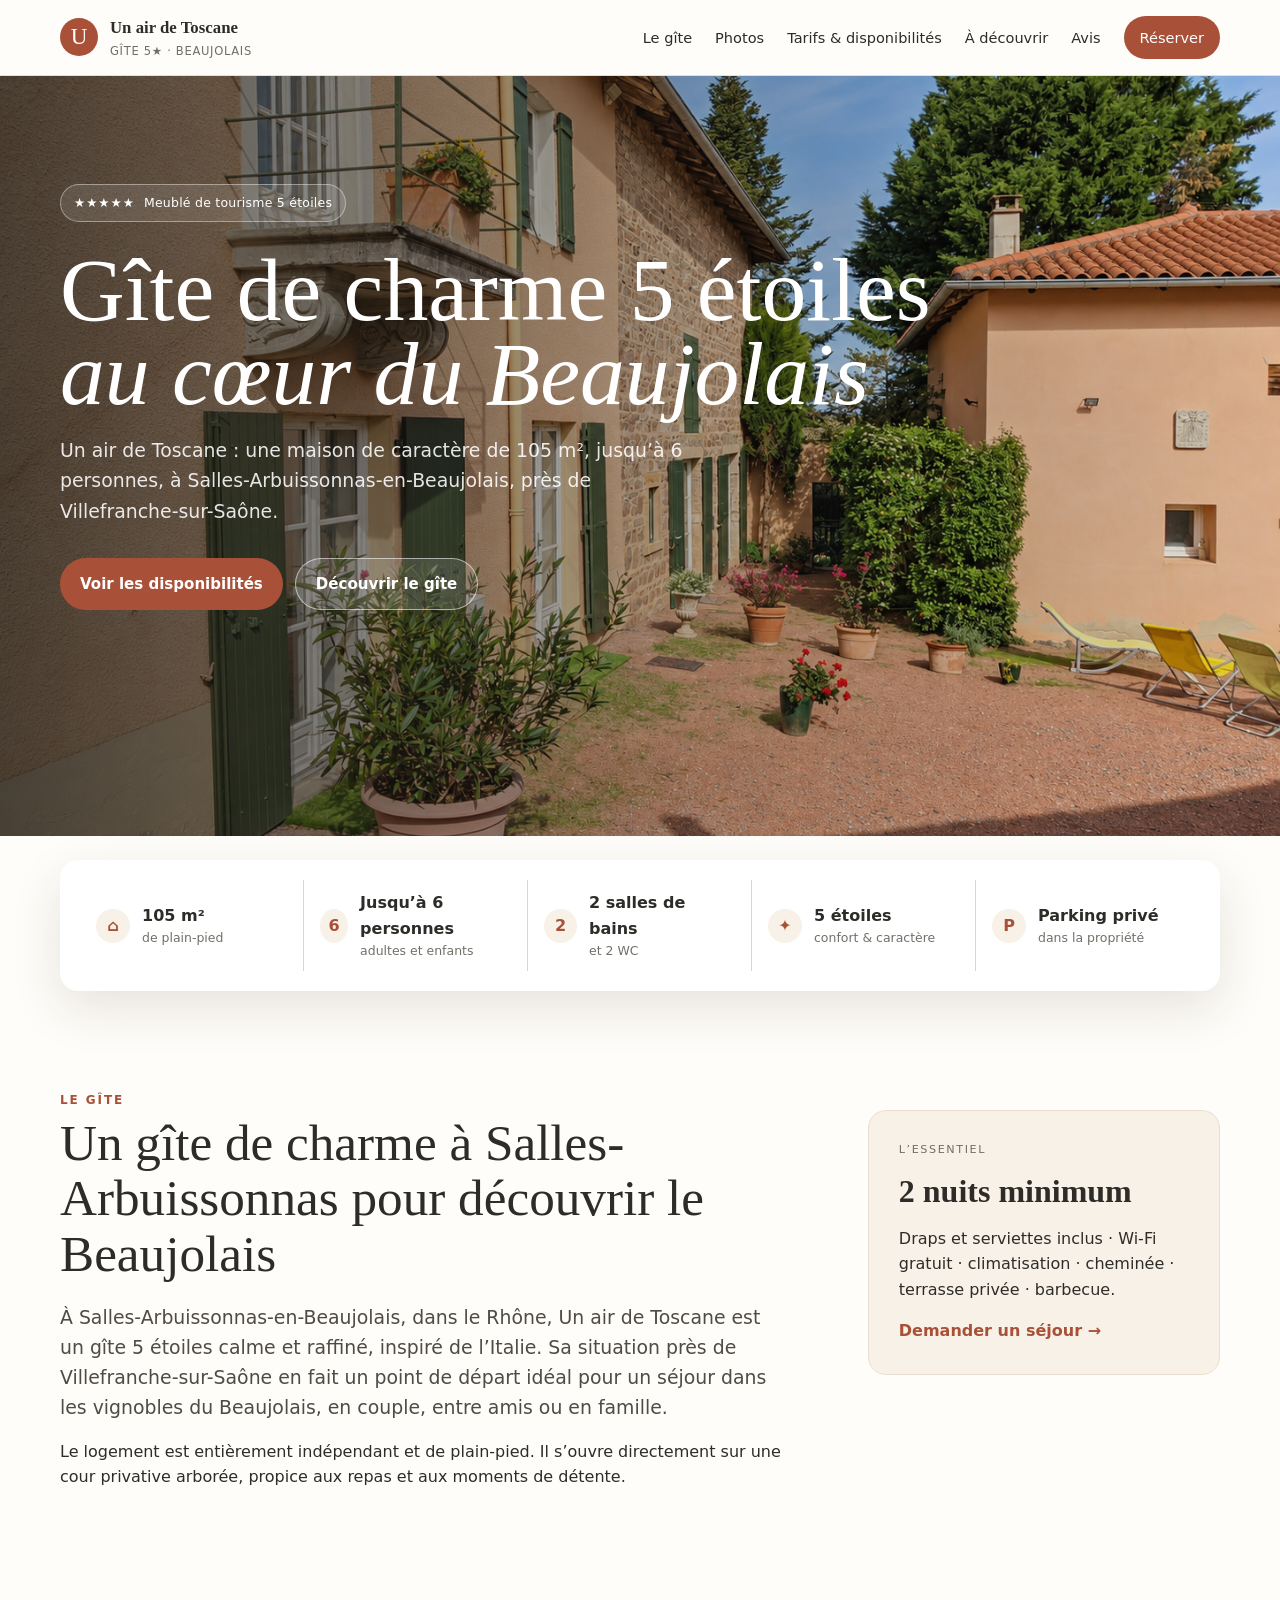
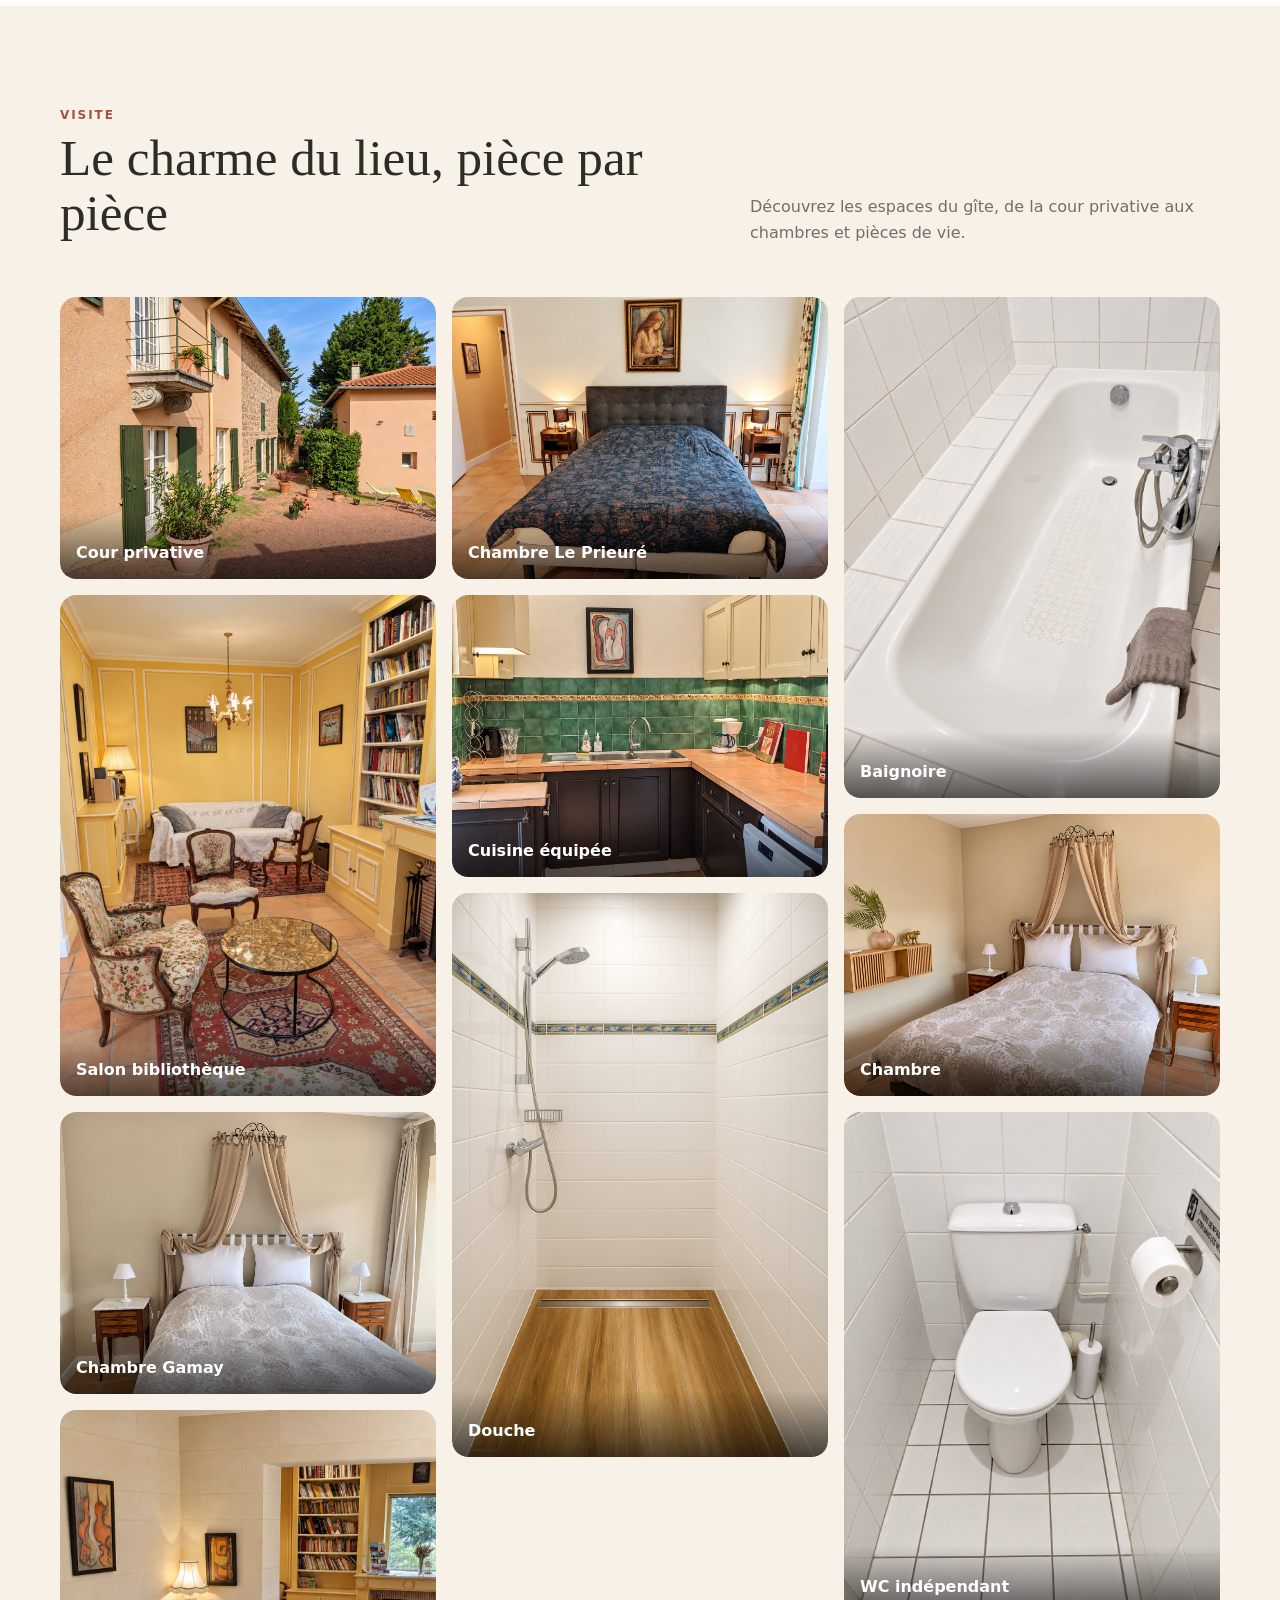
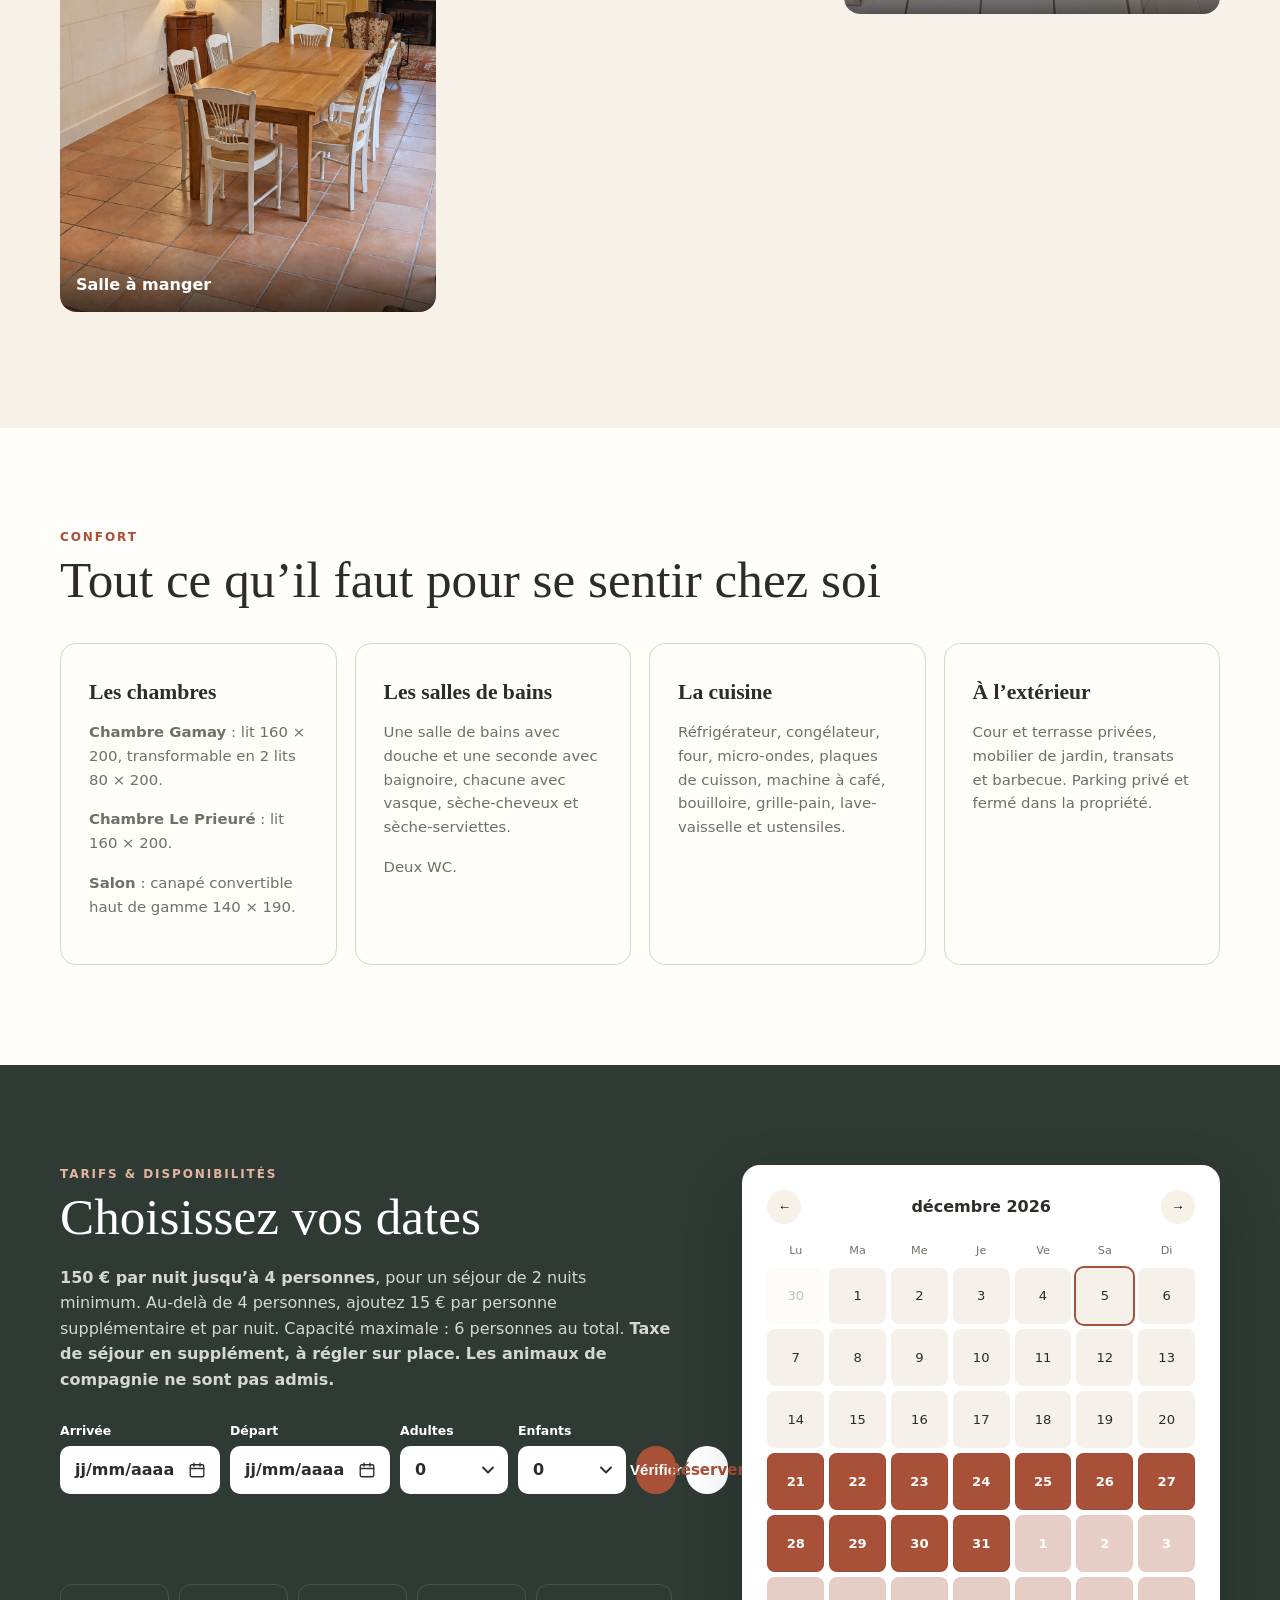
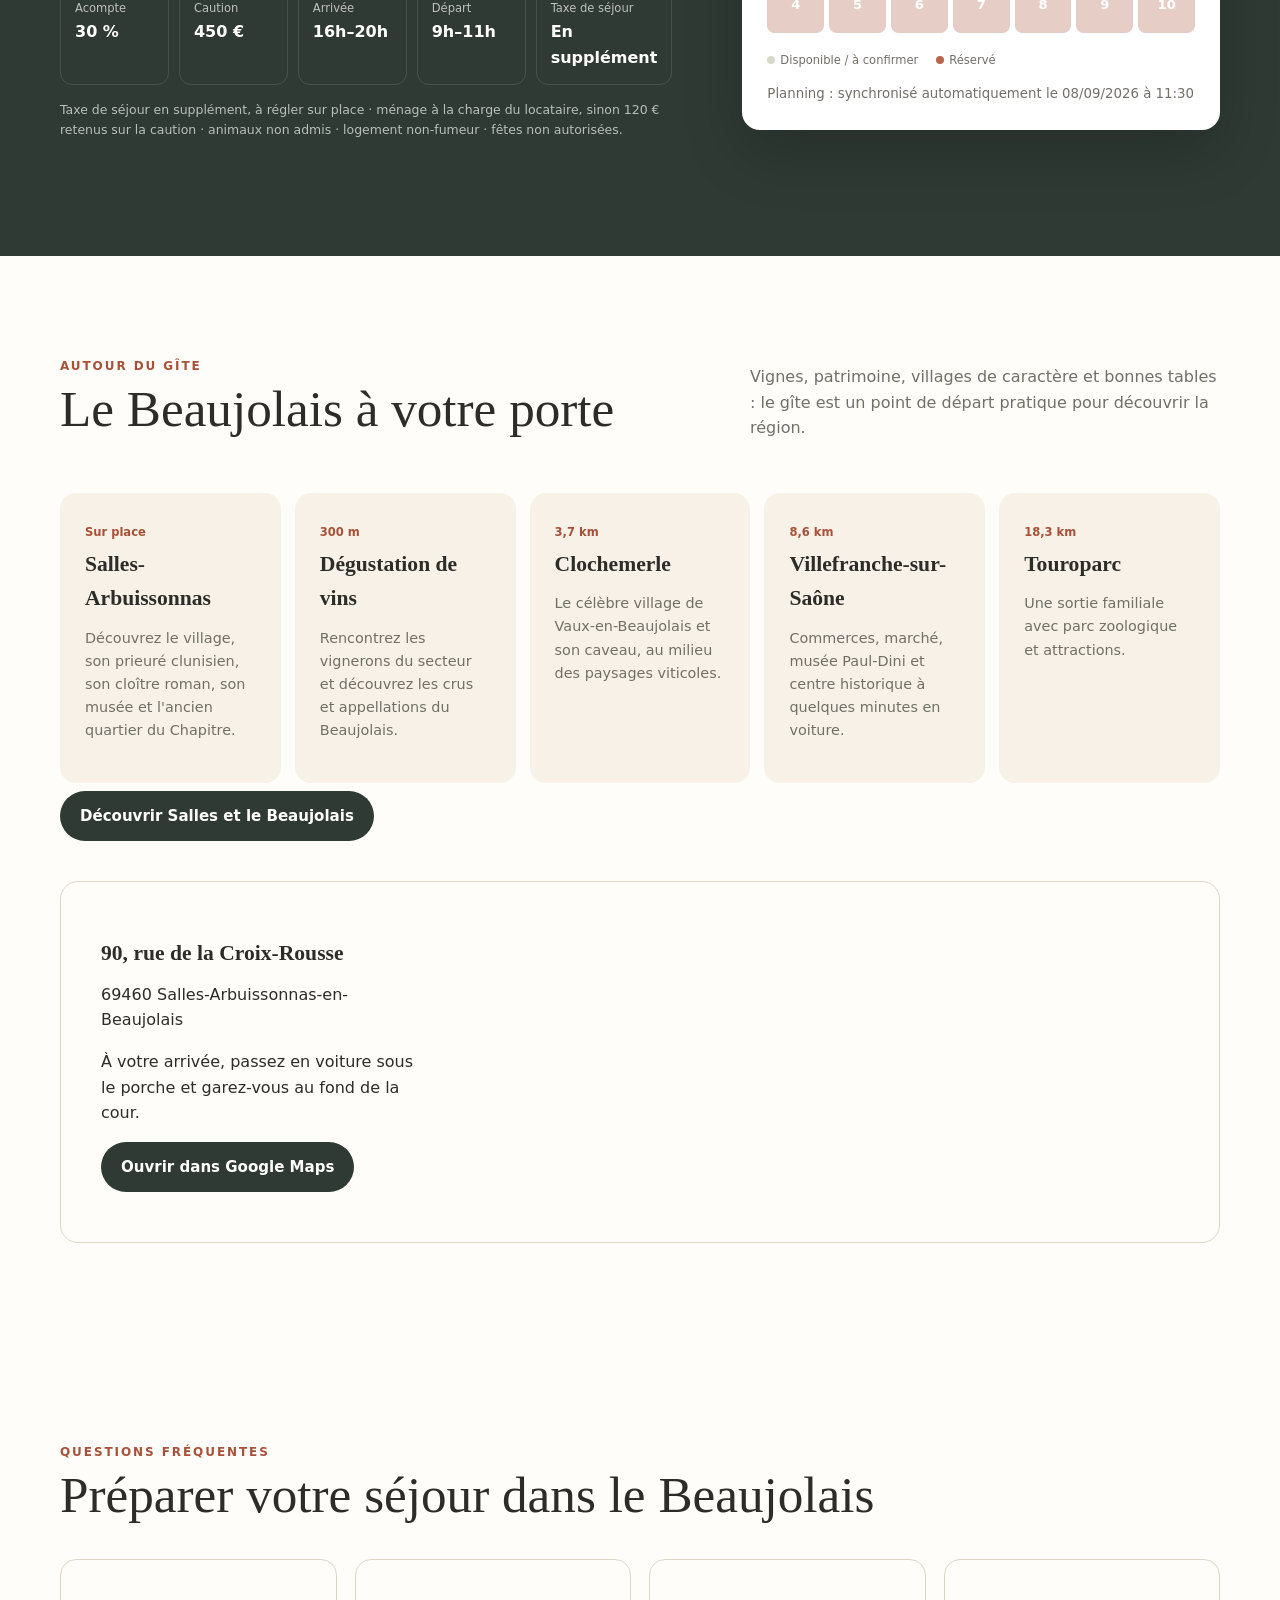
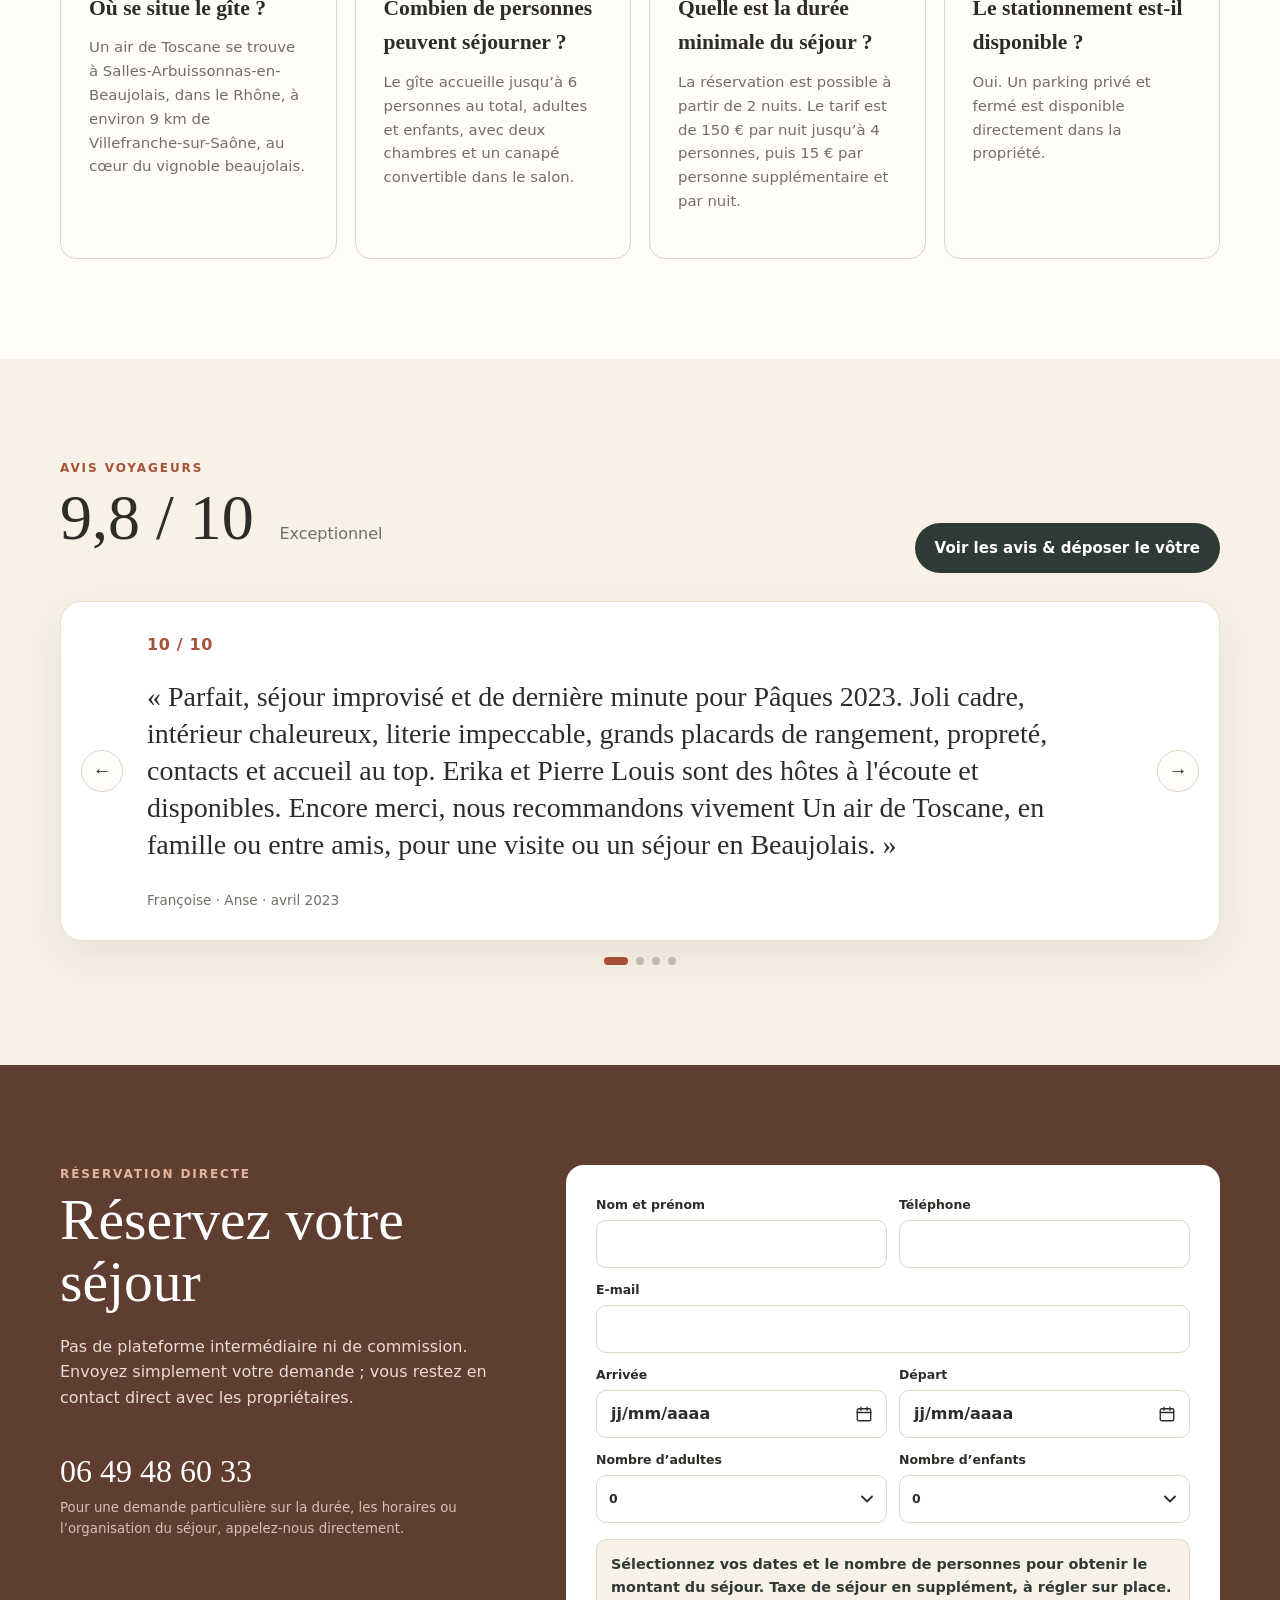
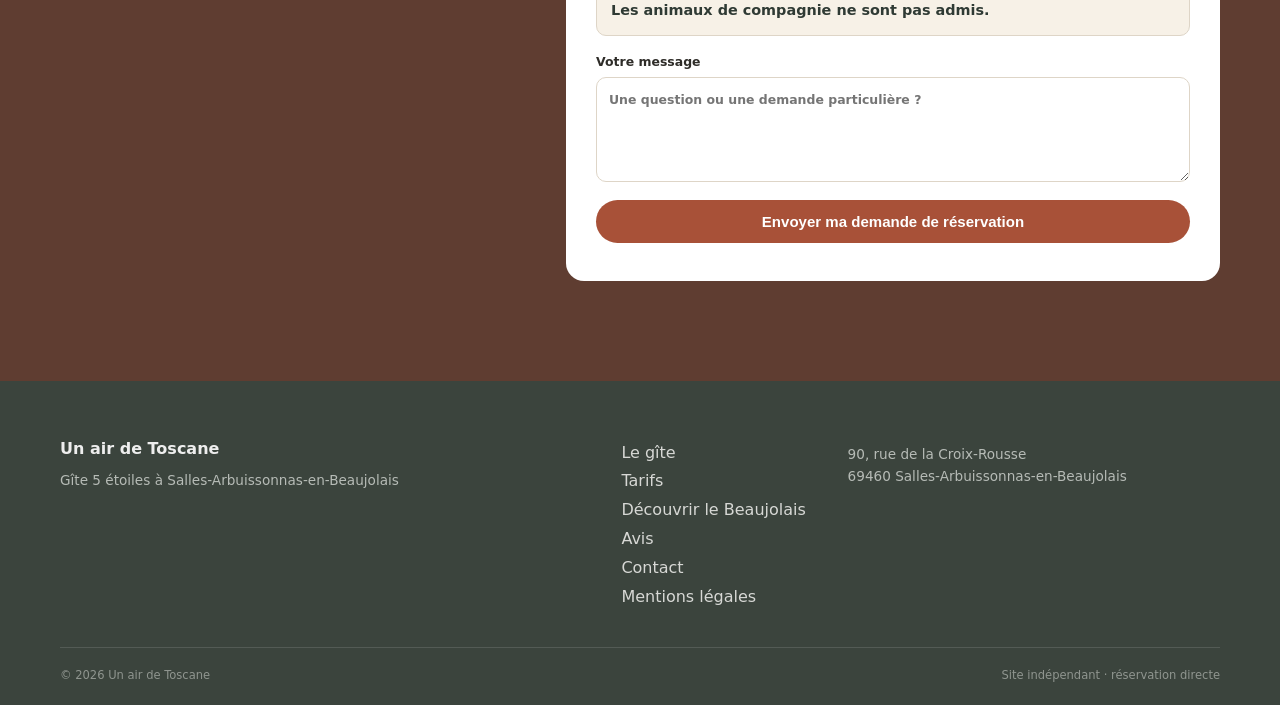
==== index.html @ c113f99f "Add files via upload" ====
<!doctype html>
<html lang="fr">
<head>
  <meta charset="utf-8">
  <meta name="viewport" content="width=device-width, initial-scale=1">
  <title>Gîte de charme 5 étoiles dans le Beaujolais | Un air de Toscane</title>
  <meta name="description" content="Un air de Toscane, gîte de charme 5 étoiles dans le Beaujolais : 105 m², 2 chambres, jusqu’à 6 personnes, cour privée et parking à Salles-Arbuissonnas, près de Villefranche-sur-Saône.">
  <meta name="robots" content="index,follow,max-image-preview:large,max-snippet:-1,max-video-preview:-1">
  <meta name="author" content="Un air de Toscane">
  <link rel="canonical" href="https://www.gite-unairdetoscane.fr/">
  <meta property="og:locale" content="fr_FR">
  <meta property="og:type" content="website">
  <meta property="og:site_name" content="Un air de Toscane">
  <meta property="og:title" content="Gîte de charme 5 étoiles dans le Beaujolais | Un air de Toscane">
  <meta property="og:description" content="Gîte 5 étoiles de 105 m² au cœur du Beaujolais, jusqu’à 6 personnes, à Salles-Arbuissonnas près de Villefranche-sur-Saône.">
  <meta property="og:url" content="https://www.gite-unairdetoscane.fr/">
  <meta property="og:image" content="https://www.gite-unairdetoscane.fr/assets/images/cour.png">
  <meta property="og:image:alt" content="Cour privative du gîte Un air de Toscane dans le Beaujolais">
  <meta name="twitter:card" content="summary_large_image">
  <meta name="twitter:title" content="Gîte de charme 5 étoiles dans le Beaujolais | Un air de Toscane">
  <meta name="twitter:description" content="Gîte 5 étoiles à Salles-Arbuissonnas-en-Beaujolais, jusqu’à 6 personnes.">
  <meta name="twitter:image" content="https://www.gite-unairdetoscane.fr/assets/images/cour.png">
  <link rel="icon" href="assets/favicon.svg" type="image/svg+xml">
  <link rel="stylesheet" href="styles.css">
</head>
<body>
  <header class="site-header" id="top">
    <a class="brand" href="#top" aria-label="Accueil">
      <span class="brand-mark">U</span>
      <span><strong>Un air de Toscane</strong><small>Gîte 5★ · Beaujolais</small></span>
    </a>
    <button class="nav-toggle" aria-label="Ouvrir le menu" aria-expanded="false">☰</button>
    <nav class="main-nav" aria-label="Navigation principale">
      <a href="#gite">Le gîte</a><a href="#photos">Photos</a><a href="#tarifs">Tarifs & disponibilités</a><a href="decouvrir-beaujolais.html">À découvrir</a><a href="avis.html">Avis</a><a class="nav-cta" href="#reserver">Réserver</a>
    </nav>
  </header>

  <main>
    <section class="hero">
      <div class="hero-photo hero-real" role="img" aria-label="Cour privative du gîte Un air de Toscane"></div>
      <div class="hero-overlay"></div>
      <div class="hero-content">
        <div class="rating-pill">★★★★★ <span>Meublé de tourisme 5 étoiles</span></div>
        <h1>Gîte de charme 5 étoiles<br><em>au cœur du Beaujolais</em></h1>
        <p>Un air de Toscane : une maison de caractère de 105 m², jusqu’à 6 personnes, à Salles-Arbuissonnas-en-Beaujolais, près de Villefranche-sur-Saône.</p>
        <div class="hero-actions"><a class="btn primary" href="#tarifs">Voir les disponibilités</a><a class="btn ghost" href="#photos">Découvrir le gîte</a></div>
      </div>
    </section>

    <section class="quickfacts wrap" aria-label="Informations principales">
      <article><span class="fact-icon">⌂</span><div><b>105 m²</b><small>de plain-pied</small></div></article>
      <article><span class="fact-icon">6</span><div><b>Jusqu’à 6 personnes</b><small>adultes et enfants</small></div></article>
      <article><span class="fact-icon">2</span><div><b>2 salles de bains</b><small>et 2 WC</small></div></article>
      <article><span class="fact-icon">✦</span><div><b>5 étoiles</b><small>confort & caractère</small></div></article>
      <article><span class="fact-icon">P</span><div><b>Parking privé</b><small>dans la propriété</small></div></article>
    </section>

    <section class="section wrap intro" id="gite">
      <div class="eyebrow">Le gîte</div>
      <div class="intro-grid">
        <div>
          <h2>Un gîte de charme à Salles-Arbuissonnas pour découvrir le Beaujolais</h2>
          <p class="lead">À Salles-Arbuissonnas-en-Beaujolais, dans le Rhône, Un air de Toscane est un gîte 5 étoiles calme et raffiné, inspiré de l’Italie. Sa situation près de Villefranche-sur-Saône en fait un point de départ idéal pour un séjour dans les vignobles du Beaujolais, en couple, entre amis ou en famille.</p>
          <p>Le logement est entièrement indépendant et de plain-pied. Il s’ouvre directement sur une cour privative arborée, propice aux repas et aux moments de détente.</p>
        </div>
        <div class="signature-card"><span class="tiny">L’essentiel</span><b>2 nuits minimum</b><p>Draps et serviettes inclus · Wi‑Fi gratuit · climatisation · cheminée · terrasse privée · barbecue.</p><a href="#reserver">Demander un séjour →</a></div>
      </div>
    </section>

    <section class="section soft" id="photos">
      <div class="wrap">
        <div class="section-head"><div><div class="eyebrow">Visite</div><h2>Le charme du lieu, pièce par pièce</h2></div><p>Découvrez les espaces du gîte, de la cour privative aux chambres et pièces de vie.</p></div>
        <div class="gallery gallery-real">
          <figure class="tall"><img src="assets/images/cour.png" alt="Cour privative du gîte de charme Un air de Toscane dans le Beaujolais" loading="lazy"><figcaption>Cour privative</figcaption></figure>
          <figure><img src="assets/images/bibliotheque.png" alt="Salon bibliothèque du gîte 5 étoiles Un air de Toscane dans le Beaujolais" loading="lazy"><figcaption>Salon bibliothèque</figcaption></figure>
          <figure><img src="assets/images/chambre-gamay.png" alt="Chambre Gamay du gîte Un air de Toscane à Salles-Arbuissonnas-en-Beaujolais" loading="lazy"><figcaption>Chambre Gamay</figcaption></figure>
          <figure class="wide"><img src="assets/images/salle-a-manger.png" alt="Salle à manger du gîte de charme Un air de Toscane dans le Rhône" loading="lazy"><figcaption>Salle à manger</figcaption></figure>
          <figure><img src="assets/images/chambre-prieure.png" alt="Chambre Le Prieuré du gîte Un air de Toscane dans le Beaujolais" loading="lazy"><figcaption>Chambre Le Prieuré</figcaption></figure>
          <figure><img src="assets/images/cuisine.png" alt="Cuisine équipée du gîte 5 étoiles Un air de Toscane dans le Beaujolais" loading="lazy"><figcaption>Cuisine équipée</figcaption></figure>
          <figure><img src="assets/images/douche.png" alt="Salle de douche du gîte Un air de Toscane à Salles-Arbuissonnas" loading="lazy"><figcaption>Douche</figcaption></figure>
          <figure><img src="assets/images/baignoire.png" alt="Salle de bains avec baignoire du gîte Un air de Toscane" loading="lazy"><figcaption>Baignoire</figcaption></figure>
          <figure><img src="assets/images/chambre-gamay-2.png" alt="Chambre du gîte de charme Un air de Toscane dans le Beaujolais" loading="lazy"><figcaption>Chambre</figcaption></figure>
          <figure><img src="assets/images/wc.png" alt="WC indépendant du gîte Un air de Toscane" loading="lazy"><figcaption>WC indépendant</figcaption></figure>
        </div>
      </div>
    </section>

    <section class="section wrap">
      <div class="eyebrow">Confort</div><h2>Tout ce qu’il faut pour se sentir chez soi</h2>
      <div class="amenities">
        <article><h3>Les chambres</h3><p><b>Chambre Gamay</b> : lit 160 × 200, transformable en 2 lits 80 × 200.</p><p><b>Chambre Le Prieuré</b> : lit 160 × 200.</p><p><b>Salon</b> : canapé convertible haut de gamme 140 × 190.</p></article>
        <article><h3>Les salles de bains</h3><p>Une salle de bains avec douche et une seconde avec baignoire, chacune avec vasque, sèche-cheveux et sèche-serviettes.</p><p>Deux WC.</p></article>
        <article><h3>La cuisine</h3><p>Réfrigérateur, congélateur, four, micro-ondes, plaques de cuisson, machine à café, bouilloire, grille-pain, lave-vaisselle et ustensiles.</p></article>
        <article><h3>À l’extérieur</h3><p>Cour et terrasse privées, mobilier de jardin, transats et barbecue. Parking privé et fermé dans la propriété.</p></article>
      </div>
    </section>

    <section class="section booking-section" id="tarifs">
      <div class="wrap booking-grid">
        <div>
          <div class="eyebrow light">Tarifs & disponibilités</div>
          <h2>Choisissez vos dates</h2>
          <p class="booking-intro"><strong>150 € par nuit jusqu’à 4 personnes</strong>, pour un séjour de 2 nuits minimum. Au-delà de 4 personnes, ajoutez 15 € par personne supplémentaire et par nuit. Capacité maximale : 6 personnes au total. <strong>Taxe de séjour en supplément, à régler sur place.</strong> <strong>Les animaux de compagnie ne sont pas admis.</strong></p>
          <div class="date-search">
            <label class="date-field">Arrivée
              <span class="date-control">
                <span class="date-display" data-date-for="arrival">jj/mm/aaaa</span>
                <span class="date-calendar-icon" aria-hidden="true"></span>
                <input id="arrival" type="date" aria-label="Date d’arrivée">
              </span>
            </label>
            <label class="date-field">Départ
              <span class="date-control">
                <span class="date-display" data-date-for="departure">jj/mm/aaaa</span>
                <span class="date-calendar-icon" aria-hidden="true"></span>
                <input id="departure" type="date" aria-label="Date de départ">
              </span>
            </label>
            <label class="guest-select-field">Adultes<select id="guestCount" required><option value="0" selected>0</option><option value="1">1</option><option value="2">2</option><option value="3">3</option><option value="4">4</option><option value="5">5</option><option value="6">6</option></select></label>
            <label class="guest-select-field">Enfants<select id="childCount"><option value="0" selected>0</option><option value="1">1</option><option value="2">2</option><option value="3">3</option><option value="4">4</option><option value="5">5</option></select></label>
            <button class="btn primary" id="checkDates" type="button">Vérifier</button>
            <a class="btn reserve-jump" id="reserveJump" href="#reserver">Réserver</a>
          </div>
          <div id="childAgesTop" class="child-ages" aria-live="polite"></div>
          <div id="availabilityResult" class="availability-result" aria-live="polite"></div>
          <div class="conditions-grid">
            <div><span>Acompte</span><b>30 %</b></div><div><span>Caution</span><b>450 €</b></div><div><span>Arrivée</span><b>16h–20h</b></div><div><span>Départ</span><b>9h–11h</b></div><div><span>Taxe de séjour</span><b>En supplément</b></div>
          </div>
          <p class="micro">Taxe de séjour en supplément, à régler sur place · ménage à la charge du locataire, sinon 120 € retenus sur la caution · animaux non admis · logement non-fumeur · fêtes non autorisées.</p>
        </div>
        <aside class="calendar-card">
          <div class="calendar-toolbar"><button id="prevMonth" aria-label="Mois précédent">←</button><strong id="calendarTitle"></strong><button id="nextMonth" aria-label="Mois suivant">→</button></div>
          <div class="calendar-week"><span>Lu</span><span>Ma</span><span>Me</span><span>Je</span><span>Ve</span><span>Sa</span><span>Di</span></div>
          <div id="calendar" class="calendar"></div>
          <div class="legend"><span><i class="dot available"></i>Disponible / à confirmer</span><span><i class="dot booked"></i>Réservé</span></div>
          <small>Planning : <span id="calendarUpdated"></span></small>
        </aside>
      </div>
    </section>

    <section class="section wrap" id="beaujolais">
      <div class="section-head"><div><div class="eyebrow">Autour du gîte</div><h2>Le Beaujolais à votre porte</h2></div><p>Vignes, patrimoine, villages de caractère et bonnes tables : le gîte est un point de départ pratique pour découvrir la région.</p></div>
      <div class="discover-grid">
        <article><span>Sur place</span><h3>Salles-Arbuissonnas</h3><p>Découvrez le village, son prieuré clunisien, son cloître roman, son musée et l'ancien quartier du Chapitre.</p></article>
        <article><span>300 m</span><h3>Dégustation de vins</h3><p>Rencontrez les vignerons du secteur et découvrez les crus et appellations du Beaujolais.</p></article>
        <article><span>3,7 km</span><h3>Clochemerle</h3><p>Le célèbre village de Vaux-en-Beaujolais et son caveau, au milieu des paysages viticoles.</p></article>
        <article><span>8,6 km</span><h3>Villefranche-sur-Saône</h3><p>Commerces, marché, musée Paul-Dini et centre historique à quelques minutes en voiture.</p></article>
        <article><span>18,3 km</span><h3>Touroparc</h3><p>Une sortie familiale avec parc zoologique et attractions.</p></article>
      </div>
      <p class="discover-more"><a class="btn secondary" href="decouvrir-beaujolais.html">Découvrir Salles et le Beaujolais</a></p>
      <div class="map-card"><div><h3>90, rue de la Croix-Rousse</h3><p>69460 Salles-Arbuissonnas-en-Beaujolais</p><p>À votre arrivée, passez en voiture sous le porche et garez-vous au fond de la cour.</p><a class="btn secondary" target="_blank" rel="noopener" href="https://www.google.com/maps/search/?api=1&query=46.03916,4.63317">Ouvrir dans Google Maps</a></div><iframe title="Carte du gîte" loading="lazy" referrerpolicy="no-referrer-when-downgrade" src="https://www.google.com/maps?q=46.03916,4.63317&z=14&output=embed"></iframe></div>
    </section>


    <section class="section wrap" id="questions">
      <div class="eyebrow">Questions fréquentes</div><h2>Préparer votre séjour dans le Beaujolais</h2>
      <div class="amenities faq-grid">
        <article><h3>Où se situe le gîte ?</h3><p>Un air de Toscane se trouve à Salles-Arbuissonnas-en-Beaujolais, dans le Rhône, à environ 9 km de Villefranche-sur-Saône, au cœur du vignoble beaujolais.</p></article>
        <article><h3>Combien de personnes peuvent séjourner ?</h3><p>Le gîte accueille jusqu’à 6 personnes au total, adultes et enfants, avec deux chambres et un canapé convertible dans le salon.</p></article>
        <article><h3>Quelle est la durée minimale du séjour ?</h3><p>La réservation est possible à partir de 2 nuits. Le tarif est de 150 € par nuit jusqu’à 4 personnes, puis 15 € par personne supplémentaire et par nuit.</p></article>
        <article><h3>Le stationnement est-il disponible ?</h3><p>Oui. Un parking privé et fermé est disponible directement dans la propriété.</p></article>
      </div>
    </section>

    <section class="section soft" id="avis">
      <div class="wrap">
        <div class="reviews-title-row">
          <div><div class="eyebrow">Avis voyageurs</div><div class="reviews-head"><h2><span class="reviews-average" id="reviewAverage">9,5</span> <span class="reviews-outof">/ 10</span> <span class="reviews-label">Exceptionnel</span></h2></div></div>
          <a class="btn secondary" href="avis.html">Voir les avis &amp; déposer le vôtre</a>
        </div>
        <div class="review-carousel" id="reviewCarousel" aria-label="Avis voyageurs">
          <button class="review-arrow prev" id="reviewPrev" type="button" aria-label="Avis précédent">←</button>
          <div class="review-track" id="reviewTrack" aria-live="polite">
            <blockquote class="review-slide active"><div class="review-score">10 / 10</div><p>« Joli cadre, intérieur chaleureux, literie impeccable, grands placards de rangement, propreté, contacts et accueil au top. »</p><footer>Françoise · Anse · avril 2023</footer></blockquote>
          </div>
          <button class="review-arrow next" id="reviewNext" type="button" aria-label="Avis suivant">→</button>
        </div>
        <div class="review-dots" id="reviewDots" aria-label="Choisir un avis"></div>
      </div>
    </section>

    <section class="section reserve" id="reserver">
      <div class="wrap reserve-grid">
        <div><div class="eyebrow light">Réservation directe</div><h2>Réservez votre séjour</h2><p>Pas de plateforme intermédiaire ni de commission. Envoyez simplement votre demande ; vous restez en contact direct avec les propriétaires.</p><div class="contact-direct"><a id="phoneLink" href="tel:+33649486033">06 49 48 60 33</a><small>Pour une demande particulière sur la durée, les horaires ou l’organisation du séjour, appelez-nous directement.</small></div></div>
        <form id="requestForm" class="request-form" action="https://formspree.io/f/mkjnqvoj" method="POST">
          <div class="form-row"><label>Nom et prénom<input name="name" required></label><label>Téléphone<input name="phone" type="tel"></label></div>
          <label>E-mail<input name="email" type="email" required></label>
          <div class="form-row">
            <label class="date-field">Arrivée
              <span class="date-control">
                <span class="date-display">jj/mm/aaaa</span>
                <span class="date-calendar-icon" aria-hidden="true"></span>
                <input name="arrival" type="date" required aria-label="Date d’arrivée">
              </span>
            </label>
            <label class="date-field">Départ
              <span class="date-control">
                <span class="date-display">jj/mm/aaaa</span>
                <span class="date-calendar-icon" aria-hidden="true"></span>
                <input name="departure" type="date" required aria-label="Date de départ">
              </span>
            </label>
          </div>
          <div class="form-row"><label>Nombre d’adultes<select name="adults" required><option value="0" selected>0</option><option value="1">1</option><option value="2">2</option><option value="3">3</option><option value="4">4</option><option value="5">5</option><option value="6">6</option></select></label><label>Nombre d’enfants<select name="children" id="formChildCount"><option value="0" selected>0</option><option value="1">1</option><option value="2">2</option><option value="3">3</option><option value="4">4</option><option value="5">5</option></select></label></div>
          <div id="childAgesForm" class="child-ages child-ages-form" aria-live="polite"></div>
          <div id="formPricePreview" class="form-price-preview" aria-live="polite">Sélectionnez vos dates et le nombre de personnes pour obtenir le montant du séjour. Taxe de séjour en supplément, à régler sur place. Les animaux de compagnie ne sont pas admis.</div>
          <label>Votre message<textarea name="message" rows="4" placeholder="Une question ou une demande particulière ?"></textarea></label>
          <input type="hidden" name="_subject" value="Demande de réservation – Un air de Toscane">
          <input type="hidden" name="montant_sejour" id="formTotalField" value="">
          <button class="btn primary full" type="submit">Envoyer ma demande de réservation</button>
          <p id="formStatus" class="form-status" aria-live="polite"></p>
        </form>
      </div>
    </section>
  </main>

  <footer class="footer"><div class="wrap footer-grid"><div><strong>Un air de Toscane</strong><p>Gîte 5 étoiles à Salles-Arbuissonnas-en-Beaujolais</p></div><div><a href="#gite">Le gîte</a><a href="#tarifs">Tarifs</a><a href="decouvrir-beaujolais.html">Découvrir le Beaujolais</a><a href="avis.html">Avis</a><a href="#reserver">Contact</a><a href="mentions-legales.html">Mentions légales</a></div><div><p>90, rue de la Croix-Rousse<br>69460 Salles-Arbuissonnas-en-Beaujolais</p></div></div><div class="wrap footer-bottom"><span>© 2026 Un air de Toscane</span><span>Site indépendant · réservation directe</span></div></footer>

  <script type="application/ld+json">
{
  "@context": "https://schema.org",
  "@graph": [
    {
      "@type": "WebSite",
      "@id": "https://www.gite-unairdetoscane.fr/#website",
      "url": "https://www.gite-unairdetoscane.fr/",
      "name": "Un air de Toscane",
      "inLanguage": "fr-FR"
    },
    {
      "@type": "VacationRental",
      "@id": "https://www.gite-unairdetoscane.fr/#gite",
      "identifier": "un-air-de-toscane-salles-arbuissonnas",
      "name": "Un air de Toscane",
      "additionalType": "Gite",
      "url": "https://www.gite-unairdetoscane.fr/",
      "description": "Gîte de charme 5 étoiles de 105 m² à Salles-Arbuissonnas-en-Beaujolais, jusqu’à 6 personnes, avec deux chambres, deux salles de bains, cour privée et parking.",
      "image": [
        "https://www.gite-unairdetoscane.fr/assets/images/cour.png",
        "https://www.gite-unairdetoscane.fr/assets/images/chambre-gamay.png",
        "https://www.gite-unairdetoscane.fr/assets/images/chambre-prieure.png",
        "https://www.gite-unairdetoscane.fr/assets/images/salle-a-manger.png",
        "https://www.gite-unairdetoscane.fr/assets/images/cuisine.png",
        "https://www.gite-unairdetoscane.fr/assets/images/bibliotheque.png",
        "https://www.gite-unairdetoscane.fr/assets/images/douche.png",
        "https://www.gite-unairdetoscane.fr/assets/images/baignoire.png",
        "https://www.gite-unairdetoscane.fr/assets/images/wc.png"
      ],
      "latitude": 46.03916,
      "longitude": 4.63317,
      "address": {
        "@type": "PostalAddress",
        "streetAddress": "90, rue de la Croix-Rousse",
        "postalCode": "69460",
        "addressLocality": "Salles-Arbuissonnas-en-Beaujolais",
        "addressRegion": "Rhône",
        "addressCountry": "FR"
      },
      "telephone": "+33649486033",
      "priceRange": "150–180 € / nuit",
      "floorSize": {
        "@type": "QuantitativeValue",
        "value": 105,
        "unitCode": "MTK"
      },
      "containsPlace": {
        "@type": "Accommodation",
        "occupancy": {
          "@type": "QuantitativeValue",
          "value": 6
        },
        "numberOfBedrooms": 2,
        "numberOfBathroomsTotal": 2,
        "amenityFeature": [
          {
            "@type": "LocationFeatureSpecification",
            "name": "Wi-Fi",
            "value": true
          },
          {
            "@type": "LocationFeatureSpecification",
            "name": "Climatisation",
            "value": true
          },
          {
            "@type": "LocationFeatureSpecification",
            "name": "Parking privé",
            "value": true
          },
          {
            "@type": "LocationFeatureSpecification",
            "name": "Terrasse et cour privées",
            "value": true
          },
          {
            "@type": "LocationFeatureSpecification",
            "name": "Barbecue",
            "value": true
          }
        ]
      },
      "aggregateRating": {
        "@type": "AggregateRating",
        "ratingValue": 9.5,
        "bestRating": 10,
        "worstRating": 1,
        "ratingCount": 2
      }
    }
  ]
}
  </script>
  <script src="config.js"></script><script src="script.js"></script>
</body>
</html>
---- styles.css ----
:root{--ink:#2e2c28;--muted:#726f68;--cream:#f7f1e7;--paper:#fffdf9;--terracotta:#a85138;--terracotta-dark:#7e3828;--olive:#68705a;--line:#ded5c7;--deep:#2f3a34;--shadow:0 18px 50px rgba(50,40,30,.12)}*{box-sizing:border-box}html{scroll-behavior:smooth}body{margin:0;background:var(--paper);color:var(--ink);font-family:Inter,ui-sans-serif,system-ui,-apple-system,BlinkMacSystemFont,"Segoe UI",sans-serif;line-height:1.6}h1,h2,h3,.brand strong{font-family:Georgia,"Times New Roman",serif}h2{font-size:clamp(2rem,4vw,3.4rem);line-height:1.08;margin:.3rem 0 1.3rem;font-weight:500}h3{font-size:1.35rem;margin:.2rem 0 .7rem}p{margin:.5rem 0 1rem}.wrap{width:min(1160px,calc(100% - 40px));margin:auto}.site-header{height:76px;position:sticky;top:0;z-index:50;display:flex;align-items:center;justify-content:space-between;padding:0 max(20px,calc((100vw - 1160px)/2));background:rgba(255,253,249,.94);backdrop-filter:blur(16px);border-bottom:1px solid rgba(222,213,199,.75)}.brand{display:flex;gap:12px;align-items:center;text-decoration:none;color:var(--ink)}.brand-mark{width:38px;height:38px;border-radius:50%;background:var(--terracotta);color:#fff;display:grid;place-items:center;font-family:Georgia;font-size:23px}.brand strong,.brand small{display:block}.brand strong{font-size:1.05rem}.brand small{font-size:.72rem;color:var(--muted);letter-spacing:.06em;text-transform:uppercase}.main-nav{display:flex;gap:23px;align-items:center}.main-nav a{text-decoration:none;color:var(--ink);font-size:.91rem}.main-nav a:hover{color:var(--terracotta)}.nav-cta{padding:10px 16px;border-radius:999px;background:var(--terracotta);color:#fff!important}.nav-toggle{display:none;background:none;border:0;font-size:25px}.hero{height:min(760px,calc(100vh - 76px));min-height:590px;position:relative;overflow:hidden;background:#775847}.hero-photo{position:absolute;inset:0}.hero-placeholder{background:linear-gradient(135deg,rgba(90,50,35,.25),rgba(47,58,52,.25)),radial-gradient(circle at 25% 30%,#d8aa78 0 10%,transparent 11%),linear-gradient(140deg,#bc8060 0 38%,#8f7357 38% 55%,#68705a 55% 100%)}.hero-placeholder:before{content:"";position:absolute;width:55%;height:52%;left:8%;bottom:0;background:linear-gradient(#d9986f,#b3684a);clip-path:polygon(0 35%,28% 0,100% 0,100% 100%,0 100%)}.hero-placeholder:after{content:"";position:absolute;width:34%;height:40%;right:7%;bottom:0;background:#c97a58;clip-path:polygon(0 25%,32% 0,100% 0,100% 100%,0 100%)}.placeholder-label{position:absolute;right:20px;bottom:20px;color:rgba(255,255,255,.78);font-size:.78rem;z-index:2}.hero-overlay{position:absolute;inset:0;background:linear-gradient(90deg,rgba(25,24,22,.7) 0%,rgba(25,24,22,.25) 55%,rgba(25,24,22,.08))}.hero-content{position:relative;z-index:2;width:min(1160px,calc(100% - 40px));margin:auto;padding-top:12vh;color:#fff}.rating-pill{display:inline-flex;align-items:center;gap:9px;padding:8px 13px;border:1px solid rgba(255,255,255,.4);border-radius:999px;background:rgba(255,255,255,.1);font-size:.78rem;letter-spacing:.08em}.rating-pill span{letter-spacing:.02em}.hero h1{font-size:clamp(3.2rem,7vw,6.8rem);line-height:.94;font-weight:400;margin:1.6rem 0 1.2rem;max-width:900px}.hero h1 em{font-weight:400}.hero p{max-width:650px;font-size:1.18rem;color:rgba(255,255,255,.88)}.hero-actions{display:flex;gap:12px;margin-top:2rem}.btn{appearance:none;border:0;text-decoration:none;border-radius:999px;padding:13px 20px;font-weight:650;cursor:pointer;display:inline-flex;justify-content:center;align-items:center;font-size:.94rem}.btn.primary{background:var(--terracotta);color:white}.btn.primary:hover{background:var(--terracotta-dark)}.btn.ghost{background:rgba(255,255,255,.12);color:#fff;border:1px solid rgba(255,255,255,.55)}.btn.secondary{background:var(--deep);color:#fff}.btn.full{width:100%}.quickfacts{margin-top:24px;position:relative;z-index:5;background:#fff;display:grid;grid-template-columns:repeat(5,1fr);box-shadow:var(--shadow);border-radius:18px;padding:20px}.quickfacts article{display:flex;gap:12px;align-items:center;padding:10px 16px;border-right:1px solid var(--line)}.quickfacts article:last-child{border-right:0}.quickfacts b,.quickfacts small{display:block}.quickfacts small{color:var(--muted);font-size:.78rem}.fact-icon{width:34px;height:34px;border-radius:50%;display:grid;place-items:center;background:var(--cream);color:var(--terracotta);font-weight:700}.section{padding:100px 0}.soft{background:var(--cream)}.eyebrow{text-transform:uppercase;letter-spacing:.16em;color:var(--terracotta);font-size:.75rem;font-weight:800}.eyebrow.light{color:#e5b69f}.intro-grid{display:grid;grid-template-columns:1.55fr .75fr;gap:80px;align-items:start}.lead{font-size:1.18rem;color:#4f4b45}.signature-card{background:var(--cream);border-radius:18px;padding:30px;border:1px solid #eadfce}.signature-card .tiny{display:block;color:var(--muted);text-transform:uppercase;letter-spacing:.14em;font-size:.7rem}.signature-card b{display:block;font-family:Georgia;font-size:2rem;margin:.45rem 0}.signature-card a{color:var(--terracotta);font-weight:700;text-decoration:none}.section-head{display:flex;justify-content:space-between;gap:60px;align-items:end;margin-bottom:36px}.section-head>p{max-width:470px;color:var(--muted)}.gallery{display:grid;grid-template-columns:1.1fr 1fr 1fr;grid-auto-rows:240px;gap:14px}.photo-placeholder{position:relative;overflow:hidden;border-radius:16px;background:linear-gradient(135deg,#c9a07f,#786d61)}.photo-placeholder:before{content:"";position:absolute;inset:0;background:linear-gradient(150deg,transparent 50%,rgba(0,0,0,.32))}.photo-placeholder figcaption{position:absolute;left:18px;bottom:14px;color:#fff;font-weight:700;z-index:2}.gallery .tall{grid-row:span 2}.gallery .wide{grid-column:span 2}.p1{background:linear-gradient(135deg,#bb7654,#806b50 50%,#58634f)}.p2{background:linear-gradient(145deg,#bf9a6c,#75523e)}.p3{background:linear-gradient(145deg,#c6ad8b,#85654f)}.p4{background:linear-gradient(145deg,#d6b37e,#98724a)}.p5{background:linear-gradient(145deg,#a8957a,#695f56)}.p6{background:linear-gradient(145deg,#d1b79b,#8d806e)}.amenities{display:grid;grid-template-columns:repeat(4,1fr);gap:18px;margin-top:36px}.amenities article{padding:28px;border:1px solid var(--line);border-radius:16px}.amenities p{color:var(--muted);font-size:.93rem}.booking-section{background:var(--deep);color:#fff}.booking-grid{display:grid;grid-template-columns:1fr .78fr;gap:70px;align-items:start}.booking-intro{color:#d5d7d2;max-width:650px}.date-search{display:grid;grid-template-columns:1fr 1fr auto;gap:10px;margin:28px 0}.date-search label,.request-form label{font-size:.78rem;font-weight:700}.date-search input,.request-form input,.request-form select,.request-form textarea{width:100%;border:1px solid rgba(255,255,255,.15);border-radius:10px;padding:12px;margin-top:5px;font:inherit;background:#fff;color:var(--ink)}.availability-result{min-height:38px;margin:8px 0 16px;color:#f0d8c8}.conditions-grid{display:grid;grid-template-columns:repeat(4,1fr);gap:10px;margin-top:24px}.conditions-grid div{padding:14px;border:1px solid rgba(255,255,255,.12);border-radius:12px}.conditions-grid span,.conditions-grid b{display:block}.conditions-grid span{font-size:.72rem;color:#bcc1bc}.conditions-grid b{margin-top:2px}.micro{font-size:.78rem;color:#b9bfba;margin-top:15px}.calendar-card{background:#fff;color:var(--ink);padding:25px;border-radius:18px;box-shadow:0 22px 60px rgba(0,0,0,.18)}.calendar-toolbar{display:flex;justify-content:space-between;align-items:center;margin-bottom:18px}.calendar-toolbar button{border:0;background:var(--cream);width:34px;height:34px;border-radius:50%;cursor:pointer}.calendar-week,.calendar{display:grid;grid-template-columns:repeat(7,1fr);gap:5px}.calendar-week span{text-align:center;font-size:.7rem;color:var(--muted);padding-bottom:8px}.day{aspect-ratio:1;display:grid;place-items:center;border-radius:8px;font-size:.82rem;background:#f5f1ea;position:relative}.day.other{opacity:.28}.day.booked{background:var(--terracotta);color:#fff;font-weight:800;box-shadow:inset 0 0 0 1px rgba(126,56,40,.28)}.day.today{outline:2px solid var(--terracotta)}.legend{display:flex;gap:18px;margin:18px 0 10px;font-size:.72rem;color:var(--muted)}.dot{display:inline-block;width:8px;height:8px;border-radius:50%;margin-right:5px}.dot.available{background:#d7d9ca}.dot.booked{background:#b8654d}.calendar-card small{color:var(--muted)}.discover-grid{display:grid;grid-template-columns:repeat(5,minmax(0,1fr));gap:14px}.discover-grid article{background:var(--cream);padding:25px;border-radius:16px}.discover-grid span{font-size:.72rem;color:var(--terracotta);font-weight:800}.discover-grid p{font-size:.9rem;color:var(--muted)}.map-card{margin-top:40px;border:1px solid var(--line);border-radius:18px;overflow:hidden;display:grid;grid-template-columns:.7fr 1.3fr;min-height:360px}.map-card>div{padding:40px;align-self:center}.map-card iframe{border:0;width:100%;height:100%;min-height:360px}.reviews-head h2{font-size:4rem}.reviews-head h2 .reviews-average{font-family:Georgia,"Times New Roman",serif;font-size:inherit;color:var(--ink);font-weight:500}.reviews-head h2 .reviews-outof{font-family:Georgia,"Times New Roman",serif;font-size:inherit;color:var(--ink);font-weight:500}.reviews-head h2 .reviews-label{font-family:Inter,ui-sans-serif,system-ui,sans-serif;font-size:1rem;color:var(--muted);font-weight:500;margin-left:.6rem}.reviews{display:grid;grid-template-columns:1fr 1fr;gap:18px}.reviews blockquote{margin:0;background:#fff;padding:32px;border-radius:18px;border:1px solid #eadfce}.reviews blockquote p{font-family:Georgia;font-size:1.25rem}.reviews footer{font-size:.8rem;color:var(--muted)}.stars{color:var(--terracotta);letter-spacing:.08em}.reserve{background:#5f3d31;color:#fff}.reserve-grid{display:grid;grid-template-columns:.8fr 1.2fr;gap:70px}.reserve h2{font-size:3.6rem}.reserve p{color:#eadbd4}.contact-direct{margin-top:35px}.contact-direct a{display:block;color:#fff;font-family:Georgia;font-size:2rem;text-decoration:none}.contact-direct small{display:block;max-width:420px;color:#d7c0b8}.request-form{background:#fff;color:var(--ink);padding:30px;border-radius:18px}.form-row{display:grid;grid-template-columns:1fr 1fr;gap:12px}.request-form label{display:block;margin-bottom:12px}.request-form input,.request-form select,.request-form textarea{border-color:var(--line)}.form-status{font-size:.76rem!important;color:var(--muted)!important;margin-bottom:0}.footer{background:#3b443d;color:#eee;padding:55px 0 20px}.footer-grid{display:grid;grid-template-columns:1.4fr .5fr 1fr;gap:40px}.footer a{display:block;color:#d7d8d5;text-decoration:none;margin:.2rem 0}.footer p{color:#b6bbb6;font-size:.85rem}.footer-bottom{border-top:1px solid rgba(255,255,255,.12);margin-top:35px;padding-top:18px;display:flex;justify-content:space-between;color:#8f958f;font-size:.72rem}@media(max-width:900px){.main-nav{display:none;position:absolute;top:76px;left:0;right:0;background:#fff;padding:20px;flex-direction:column;border-bottom:1px solid var(--line)}.main-nav.open{display:flex}.nav-toggle{display:block}.hero{min-height:650px}.quickfacts{grid-template-columns:1fr 1fr}.quickfacts article{border-right:0;border-bottom:1px solid var(--line)}.intro-grid,.booking-grid,.reserve-grid{grid-template-columns:1fr;gap:40px}.amenities,.discover-grid{grid-template-columns:1fr 1fr}.gallery{grid-template-columns:1fr 1fr}.gallery .wide{grid-column:span 1}.map-card{grid-template-columns:1fr}.section-head{align-items:start;flex-direction:column;gap:6px}.footer-grid{grid-template-columns:1fr 1fr}}@media(max-width:600px){.wrap{width:min(100% - 28px,1160px)}.site-header{height:68px}.hero{height:calc(100vh - 68px);min-height:600px}.hero-content{padding-top:10vh}.hero h1{font-size:3.5rem}.rating-pill span{display:none}.hero-actions{flex-direction:column;align-items:flex-start}.quickfacts{grid-template-columns:1fr;margin-top:16px}.section{padding:72px 0}.gallery{grid-template-columns:1fr;grid-auto-rows:220px}.gallery .tall{grid-row:span 1}.amenities,.discover-grid,.reviews{grid-template-columns:1fr}.date-search,.conditions-grid{grid-template-columns:1fr 1fr}.date-search button{grid-column:span 2}.conditions-grid{grid-template-columns:1fr 1fr}.map-card>div{padding:28px}.reviews-head h2{font-size:3rem}.reserve h2{font-size:2.7rem}.form-row{grid-template-columns:1fr}.footer-grid{grid-template-columns:1fr}.footer-bottom{flex-direction:column;gap:6px}}
.hero-real{background-image:linear-gradient(90deg,rgba(19,28,21,.18),rgba(19,28,21,.04)),url('assets/images/cour.png');background-size:cover;background-position:center}
.gallery-real figure{position:relative;overflow:hidden;background:#ddd;min-height:260px}
.gallery-real figure img{width:100%;height:100%;object-fit:cover;display:block;transition:transform .35s ease}
.gallery-real figure:hover img{transform:scale(1.025)}
.gallery-real figcaption{position:absolute;left:0;right:0;bottom:0;padding:28px 16px 14px;color:#fff;background:linear-gradient(transparent,rgba(0,0,0,.62));font-weight:700}
.adult-only-note{display:flex;flex-direction:column;justify-content:center;padding:12px 14px;border:1px solid rgba(255,255,255,.18);border-radius:10px;background:rgba(255,255,255,.06)}
.adult-only-note span{font-size:.85rem;opacity:.82;margin-top:3px}
.legal-section{background:#f7f4ee}
.legal-grid{display:grid;grid-template-columns:repeat(2,minmax(0,1fr));gap:24px;margin-top:28px}
.legal-grid article{background:#fff;padding:24px;border-radius:14px;border:1px solid rgba(0,0,0,.07)}
.legal-grid h3{margin-top:0}
.legal-grid a{text-decoration:underline}
@media(max-width:760px){.legal-grid{grid-template-columns:1fr}.gallery-real figure{min-height:220px}}

/* Correctifs galerie et estimation tarifaire */
.gallery-real figure{margin:0!important;min-height:0!important;height:100%;align-self:stretch}
.gallery-real figure img{min-width:0;min-height:0}
.form-price-preview{margin:4px 0 16px;padding:13px 14px;border-radius:10px;background:var(--cream);border:1px solid var(--line);font-size:.9rem;font-weight:650;color:var(--deep)}
@media(max-width:900px){.gallery{grid-auto-rows:250px}.gallery-real figure{height:100%}}
@media(max-width:600px){.gallery{grid-auto-rows:240px}.gallery-real figure{height:240px!important}}

/* V4 : champs adultes alignés avec les dates */
.date-search{grid-template-columns:1fr 1fr 1fr auto;align-items:end}
.date-search label{display:flex;flex-direction:column}
.date-search input,.date-search select{box-sizing:border-box;width:100%;height:48px;border:1px solid rgba(255,255,255,.15);border-radius:10px;padding:0 12px;margin-top:5px;font:inherit;background:#fff;color:var(--ink)}
.date-search select{appearance:auto}
.date-search .btn{height:48px;align-self:end;margin:0}
.request-form input,.request-form select{box-sizing:border-box;height:48px}
.request-form select{padding-top:0;padding-bottom:0}
.request-form .adult-only-note{min-height:48px;border-color:var(--line);background:var(--cream);color:var(--ink)}
@media(max-width:900px){.date-search{grid-template-columns:1fr 1fr}.date-search .btn{grid-column:span 2}}
@media(max-width:600px){.date-search{grid-template-columns:1fr}.date-search .btn{grid-column:auto;width:100%}}

/* Page Mentions légales séparée */
.legal-page{min-height:70vh;padding-top:3rem}
.legal-page h1{margin:.35rem 0 2rem}
.legal-page .legal-grid h2{font-size:1.15rem;margin-top:0}
.legal-nav{display:flex!important}
@media (max-width:760px){.legal-page{padding-top:2rem}.legal-nav{display:flex!important}.legal-nav a{font-size:.9rem}}

/* V4.4 : enfants, âges et accès direct au formulaire */
.date-search{grid-template-columns:1fr 1fr .82fr .82fr auto auto;align-items:end}
.date-search select{height:48px}
.date-search .reserve-jump{height:48px;align-self:end;margin:0;background:#fff;color:var(--terracotta);border:1px solid rgba(255,255,255,.7)}
.date-search .reserve-jump:hover{background:var(--cream);color:var(--terracotta-dark)}
.child-ages{display:none;grid-template-columns:repeat(3,minmax(120px,1fr));gap:10px;margin:-2px 0 18px;padding:14px;border:1px solid rgba(255,255,255,.12);border-radius:12px;background:rgba(255,255,255,.06)}
.child-ages.visible{display:grid}
.child-ages-title{grid-column:1/-1;font-size:.78rem;font-weight:700;color:#e8e9e6}
.child-ages label{font-size:.76rem;font-weight:700;color:#fff}
.child-ages select{display:block;width:100%;height:44px;margin-top:5px;border:1px solid rgba(255,255,255,.15);border-radius:10px;padding:0 10px;background:#fff;color:var(--ink);font:inherit}
.request-form .child-ages{margin:0 0 14px;border-color:var(--line);background:var(--cream)}
.request-form .child-ages-title,.request-form .child-ages label{color:var(--ink)}
.request-form .child-ages select{border-color:var(--line)}
.conditions-grid{grid-template-columns:repeat(5,1fr)}
@media(max-width:1050px){.date-search{grid-template-columns:1fr 1fr 1fr 1fr}.date-search .btn,.date-search .reserve-jump{width:100%}.date-search #checkDates{grid-column:span 2}.date-search .reserve-jump{grid-column:span 2}.conditions-grid{grid-template-columns:repeat(3,1fr)}}
@media(max-width:700px){.date-search{grid-template-columns:1fr 1fr}.date-search #checkDates,.date-search .reserve-jump{grid-column:auto}.child-ages{grid-template-columns:1fr 1fr}.conditions-grid{grid-template-columns:1fr 1fr}}
@media(max-width:480px){.date-search{grid-template-columns:1fr}.date-search #checkDates,.date-search .reserve-jump{grid-column:auto}.child-ages{grid-template-columns:1fr}.conditions-grid{grid-template-columns:1fr 1fr}}

/* V4.5 : lisibilité des sélecteurs Adultes / Enfants */
.date-search{grid-template-columns:1fr 1fr minmax(92px,.82fr) minmax(92px,.82fr) auto auto}
.date-search .guest-select-field{min-width:92px}
.date-search .guest-select-field select{min-width:92px;padding-left:14px;padding-right:30px;color:var(--ink);background-color:#fff;font-weight:600}
@media(max-width:1050px){.date-search{grid-template-columns:1fr 1fr minmax(110px,1fr) minmax(110px,1fr)}}
@media(max-width:700px){.date-search{grid-template-columns:1fr 1fr}.date-search .guest-select-field{min-width:0}.date-search .guest-select-field select{min-width:0}}
@media(max-width:480px){.date-search{grid-template-columns:1fr}.date-search .guest-select-field{min-width:0}}

/* V4.7 — sélecteurs Adultes / Enfants : valeur toujours visible */
.date-search{
  grid-template-columns:minmax(160px,1fr) minmax(160px,1fr) 108px 108px auto auto;
}
.date-search .guest-select-field{
  width:108px;
  min-width:108px;
}
.date-search .guest-select-field select{
  display:block;
  width:108px;
  min-width:108px;
  height:48px;
  padding:0 34px 0 14px;
  border:1px solid rgba(255,255,255,.15);
  border-radius:10px;
  background-color:#fff;
  color:var(--ink);
  font:600 16px/1 Inter,ui-sans-serif,system-ui,-apple-system,BlinkMacSystemFont,"Segoe UI",sans-serif;
  text-align:left;
  appearance:none;
  -webkit-appearance:none;
  -moz-appearance:none;
  background-image:url("data:image/svg+xml,%3Csvg xmlns='http://www.w3.org/2000/svg' width='12' height='8' viewBox='0 0 12 8'%3E%3Cpath d='M1 1.5 6 6.5 11 1.5' fill='none' stroke='%232e2c28' stroke-width='1.8' stroke-linecap='round' stroke-linejoin='round'/%3E%3C/svg%3E");
  background-repeat:no-repeat;
  background-position:right 13px center;
  background-size:12px 8px;
}
.request-form select[name="adults"],
.request-form select[name="children"]{
  appearance:none;
  -webkit-appearance:none;
  -moz-appearance:none;
  padding-right:38px;
  background-image:url("data:image/svg+xml,%3Csvg xmlns='http://www.w3.org/2000/svg' width='12' height='8' viewBox='0 0 12 8'%3E%3Cpath d='M1 1.5 6 6.5 11 1.5' fill='none' stroke='%232e2c28' stroke-width='1.8' stroke-linecap='round' stroke-linejoin='round'/%3E%3C/svg%3E");
  background-repeat:no-repeat;
  background-position:right 13px center;
  background-size:12px 8px;
}
@media(max-width:1050px){
  .date-search{grid-template-columns:1fr 1fr 120px 120px}
  .date-search .guest-select-field,
  .date-search .guest-select-field select{width:120px;min-width:120px}
}
@media(max-width:700px){
  .date-search{grid-template-columns:1fr 1fr}
  .date-search .guest-select-field,
  .date-search .guest-select-field select{width:100%;min-width:0}
}
@media(max-width:480px){
  .date-search{grid-template-columns:1fr}
  .date-search .guest-select-field,
  .date-search .guest-select-field select{width:100%;min-width:0}
}


/* Avis voyageurs */
.main-nav .active-link{color:var(--terracotta);font-weight:750}.reviews-title-row{display:flex;justify-content:space-between;align-items:end;gap:24px;margin-bottom:28px}.review-carousel{position:relative;height:340px;background:#fff;border:1px solid #eadfce;border-radius:22px;box-shadow:0 16px 42px rgba(50,40,30,.08);overflow:hidden;overflow-anchor:none}.review-track{position:relative;height:100%;overflow-anchor:none}.review-slide{position:absolute;inset:0;margin:0;padding:30px 86px 28px;display:flex;flex-direction:column;opacity:0;visibility:hidden;transform:translateX(24px);transition:opacity .45s ease,transform .45s ease,visibility .45s;overflow:hidden}.review-slide.active{opacity:1;visibility:visible;transform:none}.review-slide p{font-family:Georgia,"Times New Roman",serif;font-size:26px;line-height:1.32;max-width:940px;width:100%;margin:10px 0 12px;flex:1 1 auto;display:flex;align-items:center;overflow:visible}.review-slide footer{font-size:.85rem;color:var(--muted);min-height:1.4em;flex:0 0 auto;margin-top:auto}.review-score{color:var(--terracotta);font-weight:800;letter-spacing:.04em;flex:0 0 auto}.review-arrow{position:absolute;top:50%;transform:translateY(-50%);z-index:3;width:42px;height:42px;border-radius:50%;border:1px solid var(--line);background:var(--paper);color:var(--ink);font-size:1.2rem;cursor:pointer}.review-arrow:hover{background:var(--cream)}.review-arrow.prev{left:20px}.review-arrow.next{right:20px}.review-dots{display:flex;justify-content:center;gap:8px;margin-top:16px}.review-dot{width:8px;height:8px;border:0;border-radius:50%;padding:0;background:#c9c1b5;cursor:pointer}.review-dot.active{width:24px;border-radius:99px;background:var(--terracotta)}
.subhero{background:var(--deep);color:#fff;padding:88px 0 82px}.subhero h1{font-family:Georgia,"Times New Roman",serif;font-size:clamp(3rem,7vw,5.8rem);line-height:1;margin:.55rem 0 1rem;font-weight:400}.subhero p{max-width:700px;color:#d8ddd9;font-size:1.08rem}.reviews-page-section{padding-top:70px}.reviews-summary-card{display:grid;grid-template-columns:auto 1fr auto;align-items:center;gap:28px;background:var(--cream);border:1px solid #eadfce;border-radius:20px;padding:26px 30px;margin-bottom:28px}.summary-score{font-family:Georgia,"Times New Roman",serif;font-size:3.4rem;line-height:1}.summary-outof{font-size:1rem;color:var(--muted)}.reviews-summary-card strong{font-family:Georgia,"Times New Roman",serif;font-size:1.35rem}.reviews-summary-card p{margin:2px 0 0;color:var(--muted);font-size:.85rem}.reviews-list{display:grid;gap:16px}.review-full-card{display:grid;grid-template-columns:120px 1fr;gap:28px;padding:30px;border:1px solid var(--line);border-radius:18px;background:#fff}.review-full-card h2{font-size:1.6rem;margin:0 0 .7rem}.review-full-card p{margin:0 0 1rem;color:#4f4b45}.review-full-card footer{color:var(--muted);font-size:.82rem}.review-full-score{font-family:Georgia,"Times New Roman",serif;font-size:1.55rem;color:var(--terracotta);font-weight:700}.review-form-section{background:#5f3d31;color:#fff}.review-form-grid{display:grid;grid-template-columns:.75fr 1.25fr;gap:70px;align-items:start}.review-form-section h2{font-size:3.5rem}.review-form-section>div>div>p{color:#eadbd4}.review-form-note{font-size:.86rem;color:#d7c0b8!important}.review-form{color:var(--ink)}.consent-row{display:flex!important;gap:10px;align-items:flex-start;font-weight:500!important;font-size:.8rem!important;line-height:1.45}.consent-row input{width:auto!important;margin:4px 0 0!important;flex:0 0 auto}
@media(max-width:900px){.reviews-title-row{align-items:flex-start;flex-direction:column}.reviews-summary-card{grid-template-columns:auto 1fr}.reviews-summary-card .btn{grid-column:1/-1}.review-form-grid{grid-template-columns:1fr;gap:36px}.review-carousel{height:360px}.review-slide{padding:30px 70px}.review-full-card{grid-template-columns:95px 1fr}}
@media(max-width:600px){.review-carousel{height:430px}.review-track{height:100%}.review-slide{padding:30px 52px}.review-arrow{width:36px;height:36px}.review-arrow.prev{left:10px}.review-arrow.next{right:10px}.reviews-summary-card{grid-template-columns:1fr;gap:10px}.reviews-summary-card .btn{grid-column:auto}.review-full-card{grid-template-columns:1fr;gap:8px;padding:24px}.subhero{padding:64px 0}.review-form-section h2{font-size:2.7rem}}

/* V4.16 — Galerie photos : présentation en mosaïque naturelle.
   Les images conservent leur cadrage d'origine : les photos verticales
   (douche, baignoire, WC) restent réellement en portrait. */
#photos .gallery.gallery-real{
  display:block;
  columns:3 300px;
  column-gap:16px;
  grid-template-columns:none;
  grid-auto-rows:initial;
}
#photos .gallery.gallery-real figure,
#photos .gallery.gallery-real figure.tall,
#photos .gallery.gallery-real figure.wide{
  display:inline-block;
  width:100%;
  height:auto!important;
  min-height:0!important;
  margin:0 0 16px!important;
  break-inside:avoid;
  -webkit-column-break-inside:avoid;
  border-radius:16px;
  vertical-align:top;
  background:#ddd;
}
#photos .gallery.gallery-real figure img{
  display:block;
  width:100%;
  height:auto!important;
  min-height:0;
  object-fit:initial;
  border-radius:16px;
}
#photos .gallery.gallery-real figcaption{
  border-radius:0 0 16px 16px;
}
@media(max-width:900px){
  #photos .gallery.gallery-real{columns:2 260px;}
}
@media(max-width:600px){
  #photos .gallery.gallery-real{columns:1;}
  #photos .gallery.gallery-real figure,
  #photos .gallery.gallery-real figure.tall,
  #photos .gallery.gallery-real figure.wide{height:auto!important;}
  #photos .gallery.gallery-real figure img{height:auto!important;}
}

/* V4.17 — section À découvrir détaillée */
.nearby-section{padding-top:88px}.nearby-head{margin-bottom:30px}.nearby-head>p{max-width:440px;color:var(--muted)}.nearby-groups{display:grid;grid-template-columns:1fr 1fr;gap:18px}.nearby-group{border:1px solid var(--line);border-radius:20px;background:#fff;overflow:hidden}.nearby-group-title{display:flex;gap:16px;align-items:flex-start;padding:24px 26px 20px;background:linear-gradient(135deg,#f8f1e7,#fffdf9);border-bottom:1px solid var(--line)}.nearby-group-title>span{width:38px;height:38px;flex:0 0 38px;border-radius:50%;display:grid;place-items:center;background:var(--terracotta);color:#fff;font-weight:800;font-size:.78rem}.nearby-group-title h3{margin:0 0 3px;font-size:1.35rem}.nearby-group-title p{margin:0;color:var(--muted);font-size:.82rem}.nearby-list{padding:8px 26px 16px}.nearby-item{display:flex;justify-content:space-between;align-items:baseline;gap:20px;padding:12px 0;border-bottom:1px solid #eee5d9}.nearby-item:last-child{border-bottom:0}.nearby-item b{font-size:.92rem;line-height:1.35}.nearby-item span{white-space:nowrap;color:var(--terracotta);font-weight:800;font-size:.8rem}.nearby-item sup{font-size:.65em}.nearby-note{margin:14px 0 0;color:var(--muted);font-size:.76rem}
@media(max-width:800px){.nearby-groups{grid-template-columns:1fr}}
@media(max-width:520px){.nearby-group-title{padding:20px}.nearby-list{padding:6px 20px 14px}.nearby-item{gap:12px}.nearby-item b{font-size:.88rem}}

/* V4.22 — champs de dates réellement responsifs sur mobile (iOS/Android) */
.date-search > label{min-width:0;max-width:100%}
.date-search input[type="date"]{display:block;min-width:0;max-width:100%;width:100%;box-sizing:border-box}
@media(max-width:700px){
  .date-search{width:100%;max-width:100%;grid-template-columns:minmax(0,1fr) minmax(0,1fr)}
  .date-search > *{min-width:0;max-width:100%}
  .date-search input[type="date"]{min-width:0;width:100%;font-size:16px;padding-left:10px;padding-right:6px}
}
@media(max-width:520px){
  .date-search{grid-template-columns:minmax(0,1fr)}
  .date-search #checkDates,.date-search .reserve-jump{grid-column:auto;width:100%}
}

/* V4.23 — correction définitive mobile : dates + ancres du menu */
#tarifs,#gite,#photos,#reserver{scroll-margin-top:88px}
.booking-grid > *, .date-search > *, .form-row > *{min-width:0}
input[type="date"]{
  box-sizing:border-box;
  inline-size:100%;
  width:100%;
  min-inline-size:0;
  min-width:0;
  max-inline-size:100%;
  max-width:100%;
}
@media(max-width:700px){
  /* Sur téléphone/tablette étroite, on abandonne la grille pour éviter
     la largeur intrinsèque imposée par les champs date natifs. */
  .date-search{
    display:flex;
    flex-direction:column;
    width:100%;
    max-width:100%;
    gap:10px;
  }
  .date-search > label,
  .date-search > button,
  .date-search > a{
    display:flex;
    flex-direction:column;
    width:100%!important;
    min-width:0!important;
    max-width:100%!important;
  }
  .date-search input[type="date"],
  .request-form input[type="date"]{
    display:block;
    width:100%!important;
    min-width:0!important;
    max-width:100%!important;
    inline-size:100%!important;
    min-inline-size:0!important;
    max-inline-size:100%!important;
    font-size:16px;
    overflow:hidden;
  }
  .date-search .guest-select-field,
  .date-search .guest-select-field select{
    width:100%!important;
    min-width:0!important;
    max-width:100%!important;
  }
  .date-search #checkDates,
  .date-search .reserve-jump{
    width:100%!important;
    grid-column:auto;
  }
}
@media(max-width:600px){
  .request-form,.form-row,.request-form label{min-width:0;max-width:100%}
  .request-form input[type="date"]{width:100%!important;max-width:100%!important}
}


/* V4.25 — correction mobile robuste des champs date */
@media (max-width:700px){
  .date-field{
    position:relative;
    display:block!important;
    width:100%!important;
    max-width:100%!important;
    min-width:0!important;
    overflow:hidden;
  }

  .date-field input[type="date"]{
    display:block!important;
    -webkit-appearance:none;
    appearance:none;
    box-sizing:border-box!important;
    width:100%!important;
    inline-size:100%!important;
    min-width:0!important;
    min-inline-size:0!important;
    max-width:100%!important;
    max-inline-size:100%!important;
    padding-right:44px!important;
    font-size:16px!important;
    line-height:1.25;
    overflow:hidden!important;
  }

  /* On masque l'indicateur natif qui provoque le débordement sur certains
     navigateurs mobiles. Toute la zone reste un input type=date cliquable. */
  .date-field input[type="date"]::-webkit-calendar-picker-indicator{
    position:absolute;
    right:0;
    top:0;
    width:44px;
    height:100%;
    margin:0;
    padding:0;
    opacity:0;
    cursor:pointer;
  }

  /* Icône calendrier toujours visible dans la largeur du champ */
  .date-field::after{
    content:"▣";
    position:absolute;
    right:14px;
    bottom:12px;
    width:18px;
    height:18px;
    display:grid;
    place-items:center;
    pointer-events:none;
    color:#5f625d;
    font-size:16px;
    line-height:1;
  }

  .date-search{
    overflow:hidden;
  }

  .booking-section .wrap,
  .booking-grid,
  .booking-grid > div,
  .request-form{
    min-width:0!important;
    max-width:100%!important;
  }
}


/* V4.26 — champs date mobiles : boîte visuelle indépendante du contrôle natif.
   La boîte a exactement la même largeur/hauteur que les listes Adultes/Enfants. */
.date-field .date-control{
  position:relative;
  display:flex;
  align-items:center;
  box-sizing:border-box;
  width:100%;
  height:48px;
  margin-top:5px;
  border:1px solid rgba(255,255,255,.15);
  border-radius:10px;
  background:#fff;
  color:var(--ink);
  overflow:hidden;
}
.request-form .date-field .date-control{
  border-color:var(--line);
}
.date-field .date-display{
  display:block;
  min-width:0;
  flex:1 1 auto;
  padding:0 42px 0 14px;
  font:600 16px/1 Inter,ui-sans-serif,system-ui,-apple-system,BlinkMacSystemFont,"Segoe UI",sans-serif;
  color:var(--ink);
  white-space:nowrap;
  overflow:hidden;
  text-overflow:ellipsis;
}
.date-field .date-calendar-icon{
  position:absolute;
  z-index:2;
  right:13px;
  top:50%;
  width:18px;
  height:18px;
  transform:translateY(-50%);
  pointer-events:none;
  background-repeat:no-repeat;
  background-position:center;
  background-size:18px 18px;
  background-image:url("data:image/svg+xml,%3Csvg xmlns='http://www.w3.org/2000/svg' width='18' height='18' viewBox='0 0 24 24' fill='none' stroke='%232e2c28' stroke-width='1.8' stroke-linecap='round' stroke-linejoin='round'%3E%3Crect x='3' y='5' width='18' height='16' rx='2'/%3E%3Cpath d='M16 3v4M8 3v4M3 10h18'/%3E%3C/svg%3E");
}

/* Le vrai input date reste cliquable sur toute la boîte mais ne peut plus
   imposer sa largeur au layout, notamment sur Safari/iPhone. */
.date-field .date-control input[type="date"]{
  position:absolute!important;
  z-index:3;
  inset:0!important;
  display:block!important;
  width:100%!important;
  height:100%!important;
  min-width:0!important;
  max-width:none!important;
  margin:0!important;
  padding:0!important;
  border:0!important;
  border-radius:0!important;
  opacity:0.001!important;
  cursor:pointer;
  -webkit-appearance:auto!important;
  appearance:auto!important;
}

/* Annule l'ancienne pseudo-icône V4.25 */
.date-field::after{content:none!important;}

@media(max-width:700px){
  .date-search{
    display:grid!important;
    grid-template-columns:minmax(0,1fr)!important;
    width:100%!important;
    max-width:100%!important;
    overflow:visible!important;
  }
  .date-search > label,
  .date-search .guest-select-field{
    width:100%!important;
    min-width:0!important;
    max-width:100%!important;
  }
  .date-search .date-control,
  .date-search .guest-select-field select{
    box-sizing:border-box!important;
    width:100%!important;
    height:48px!important;
    min-width:0!important;
    max-width:100%!important;
  }
}
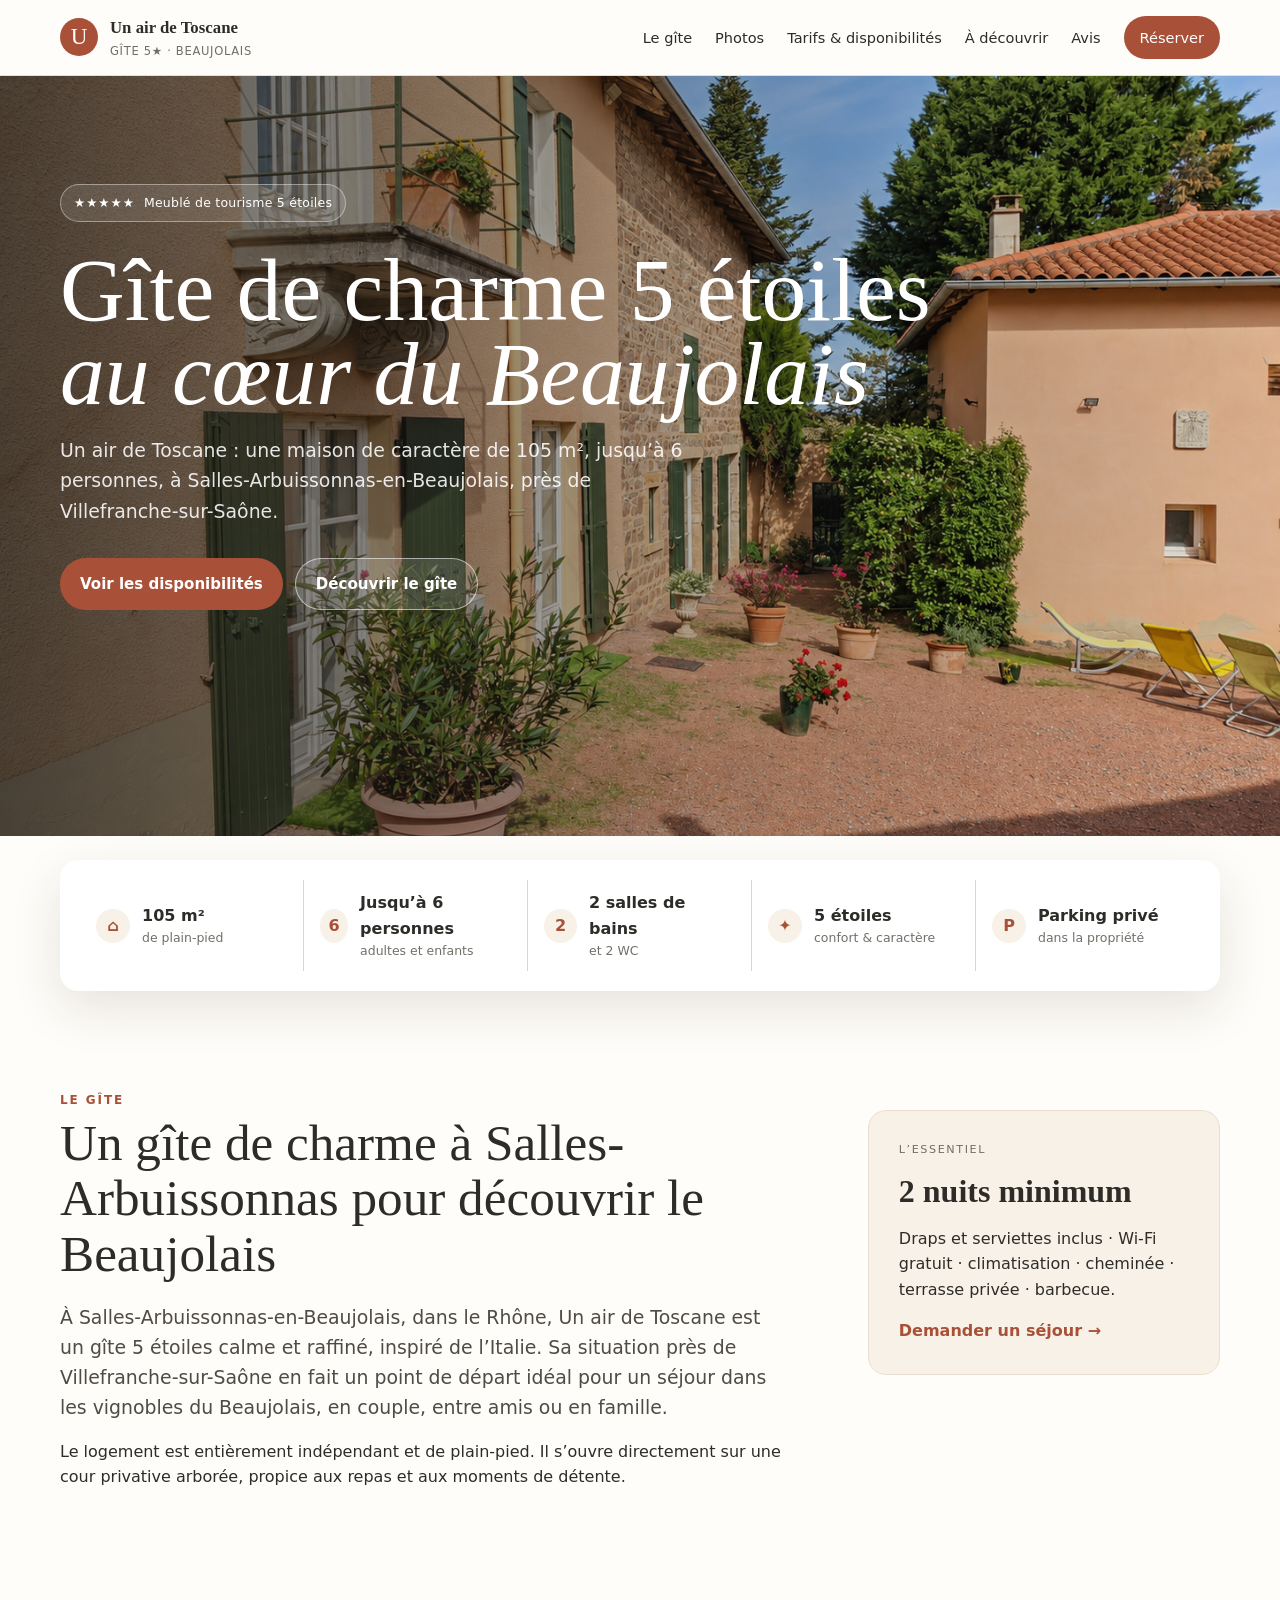
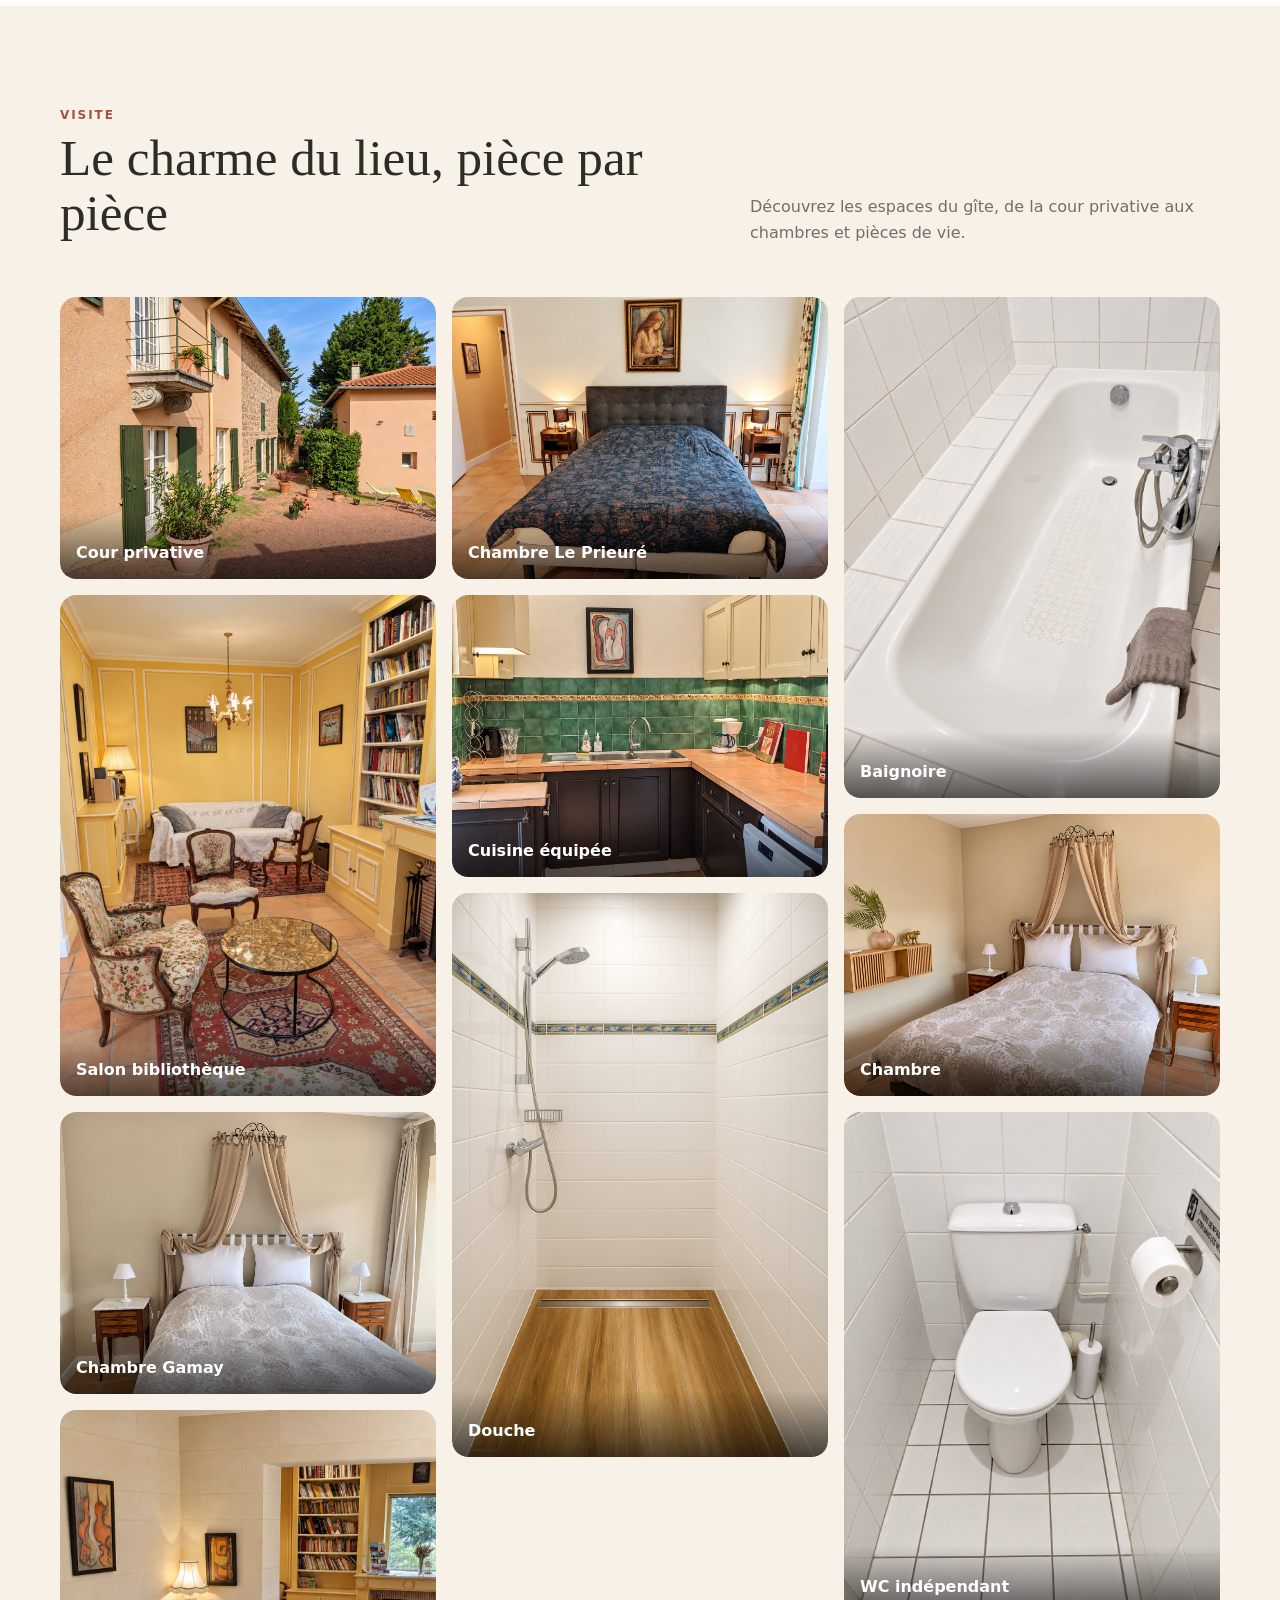
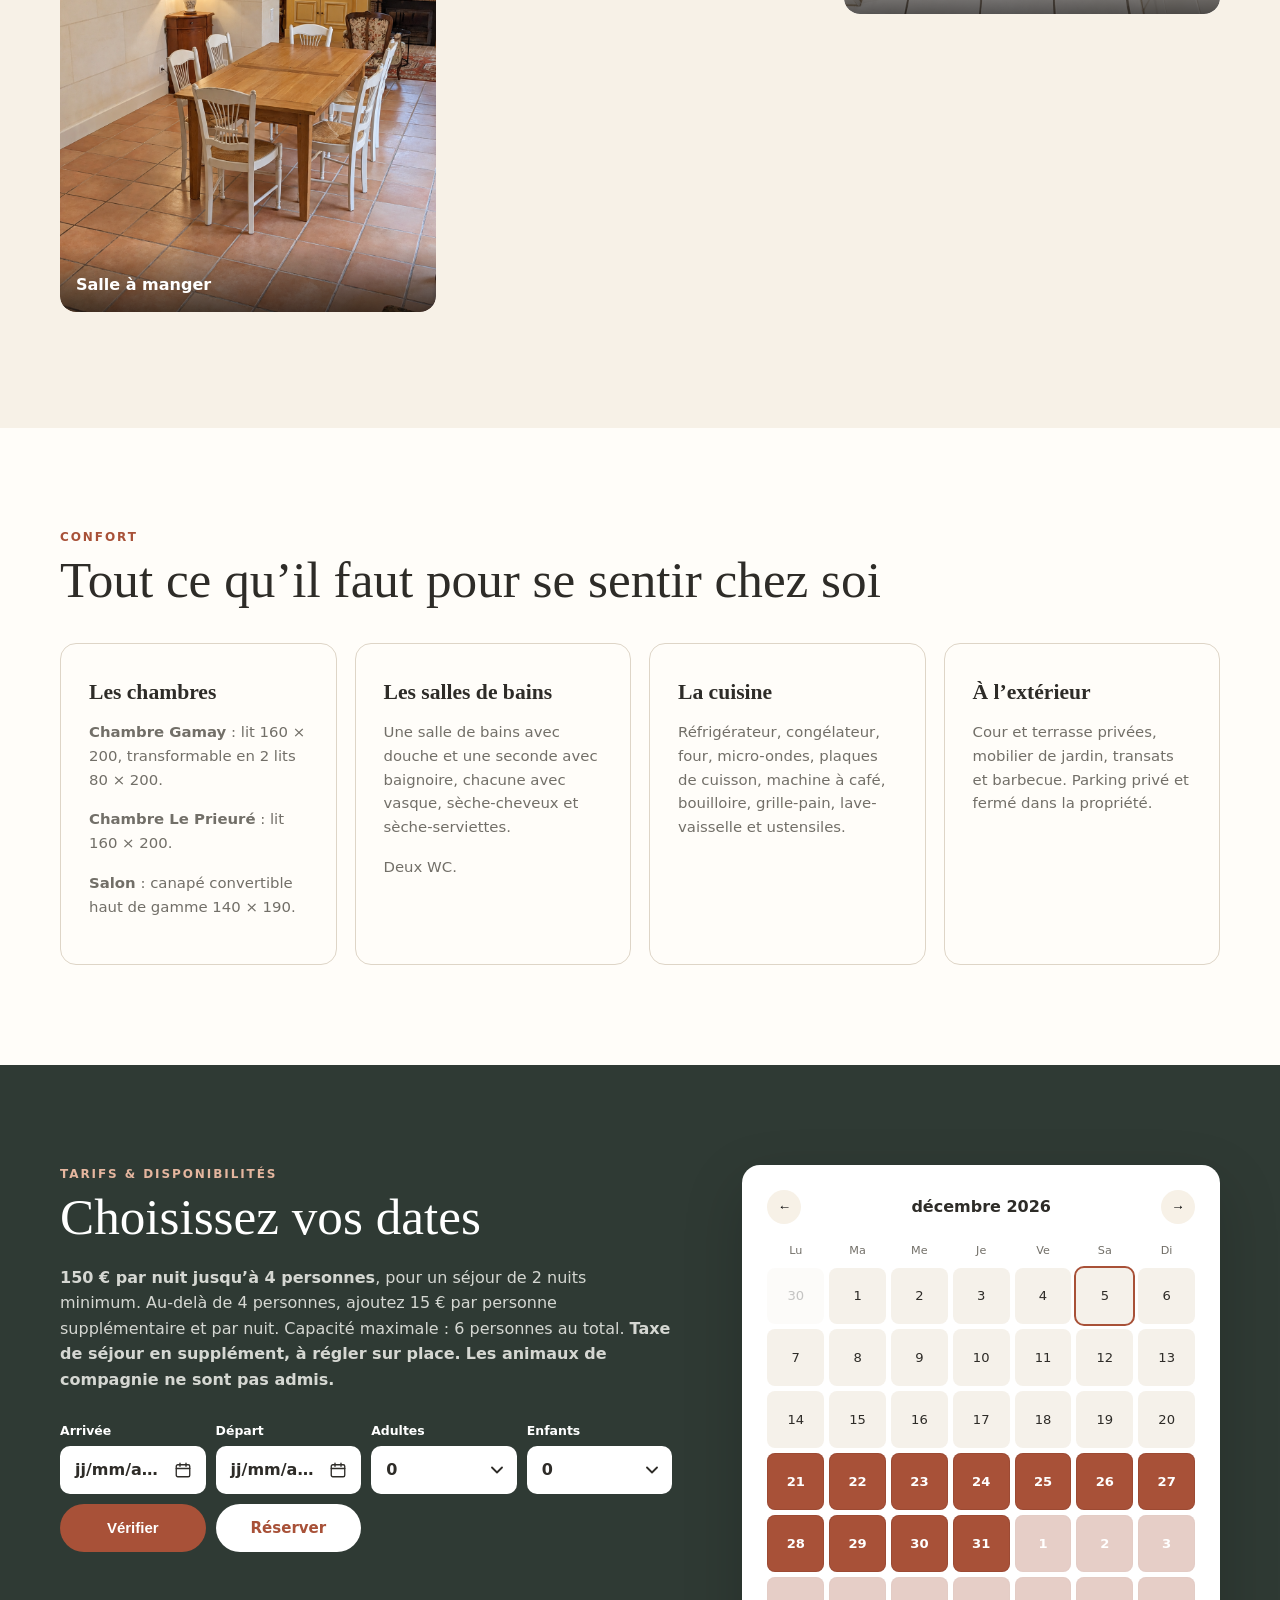
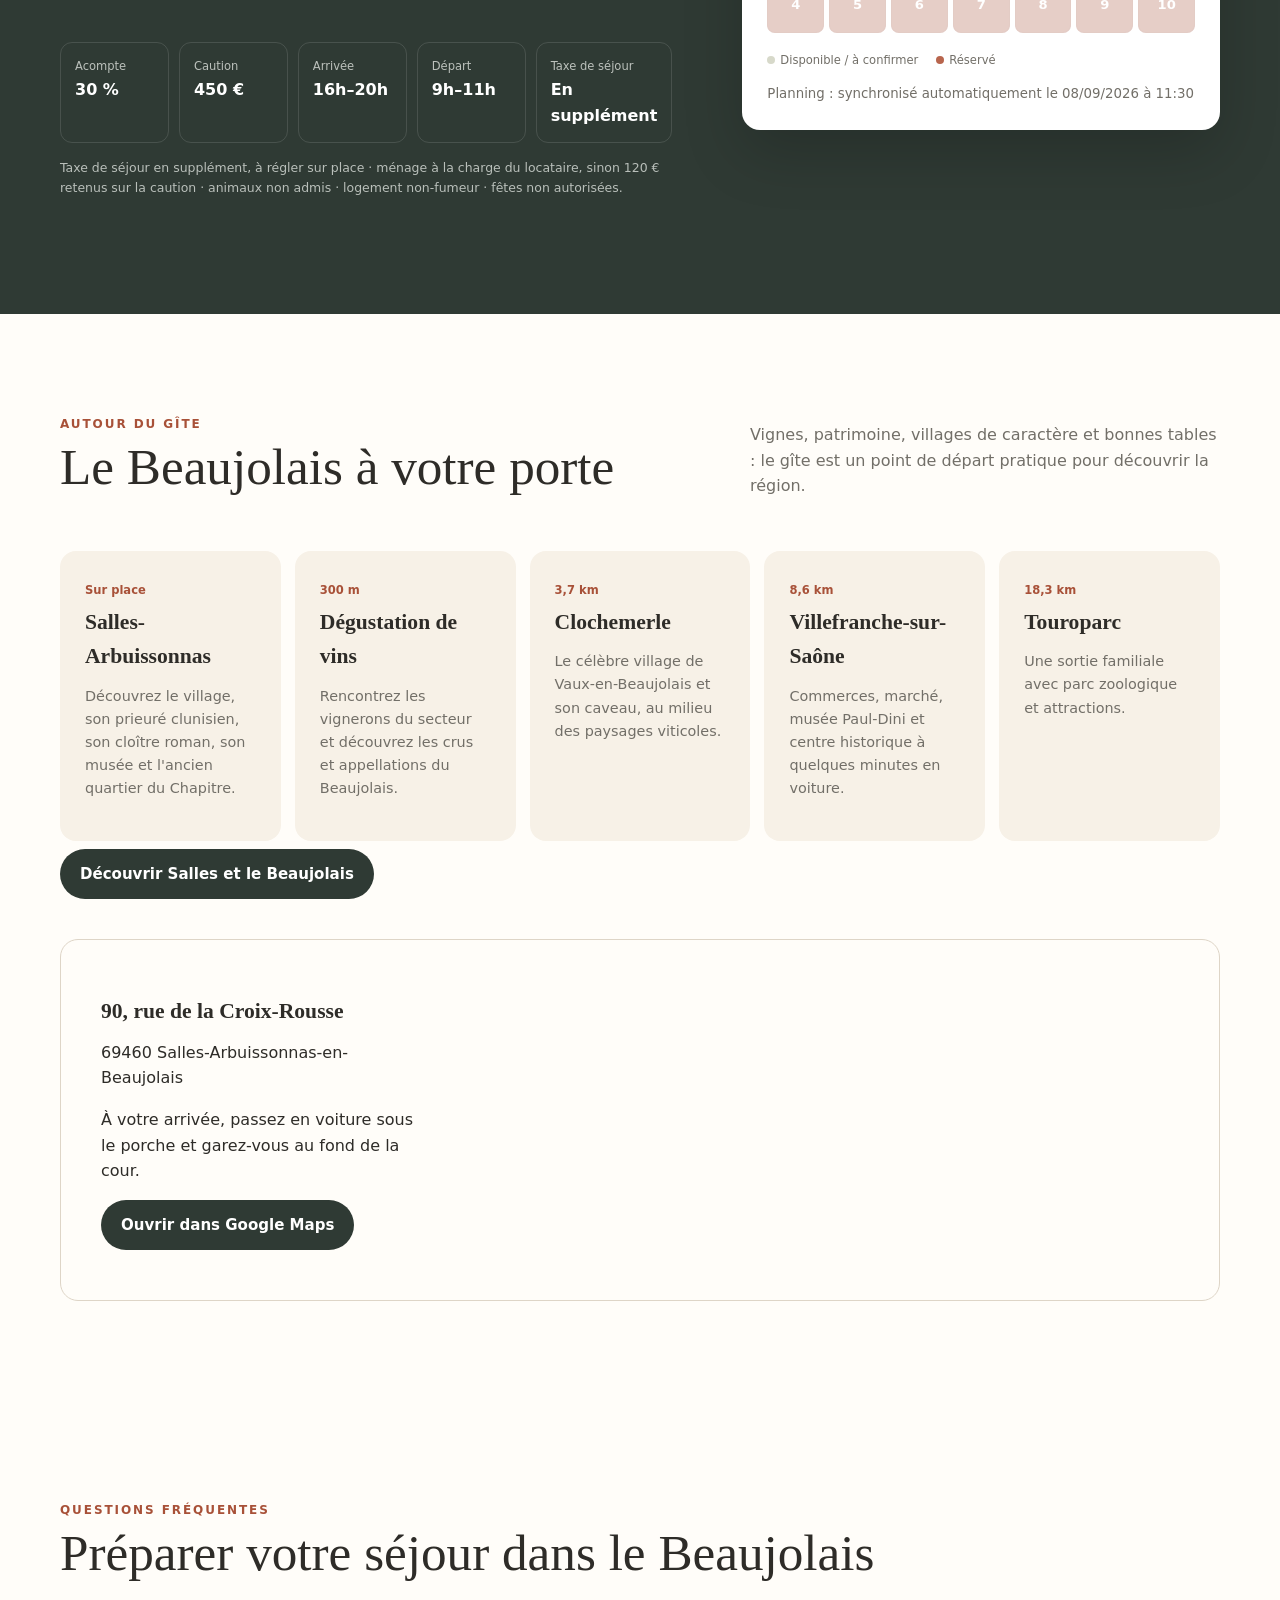
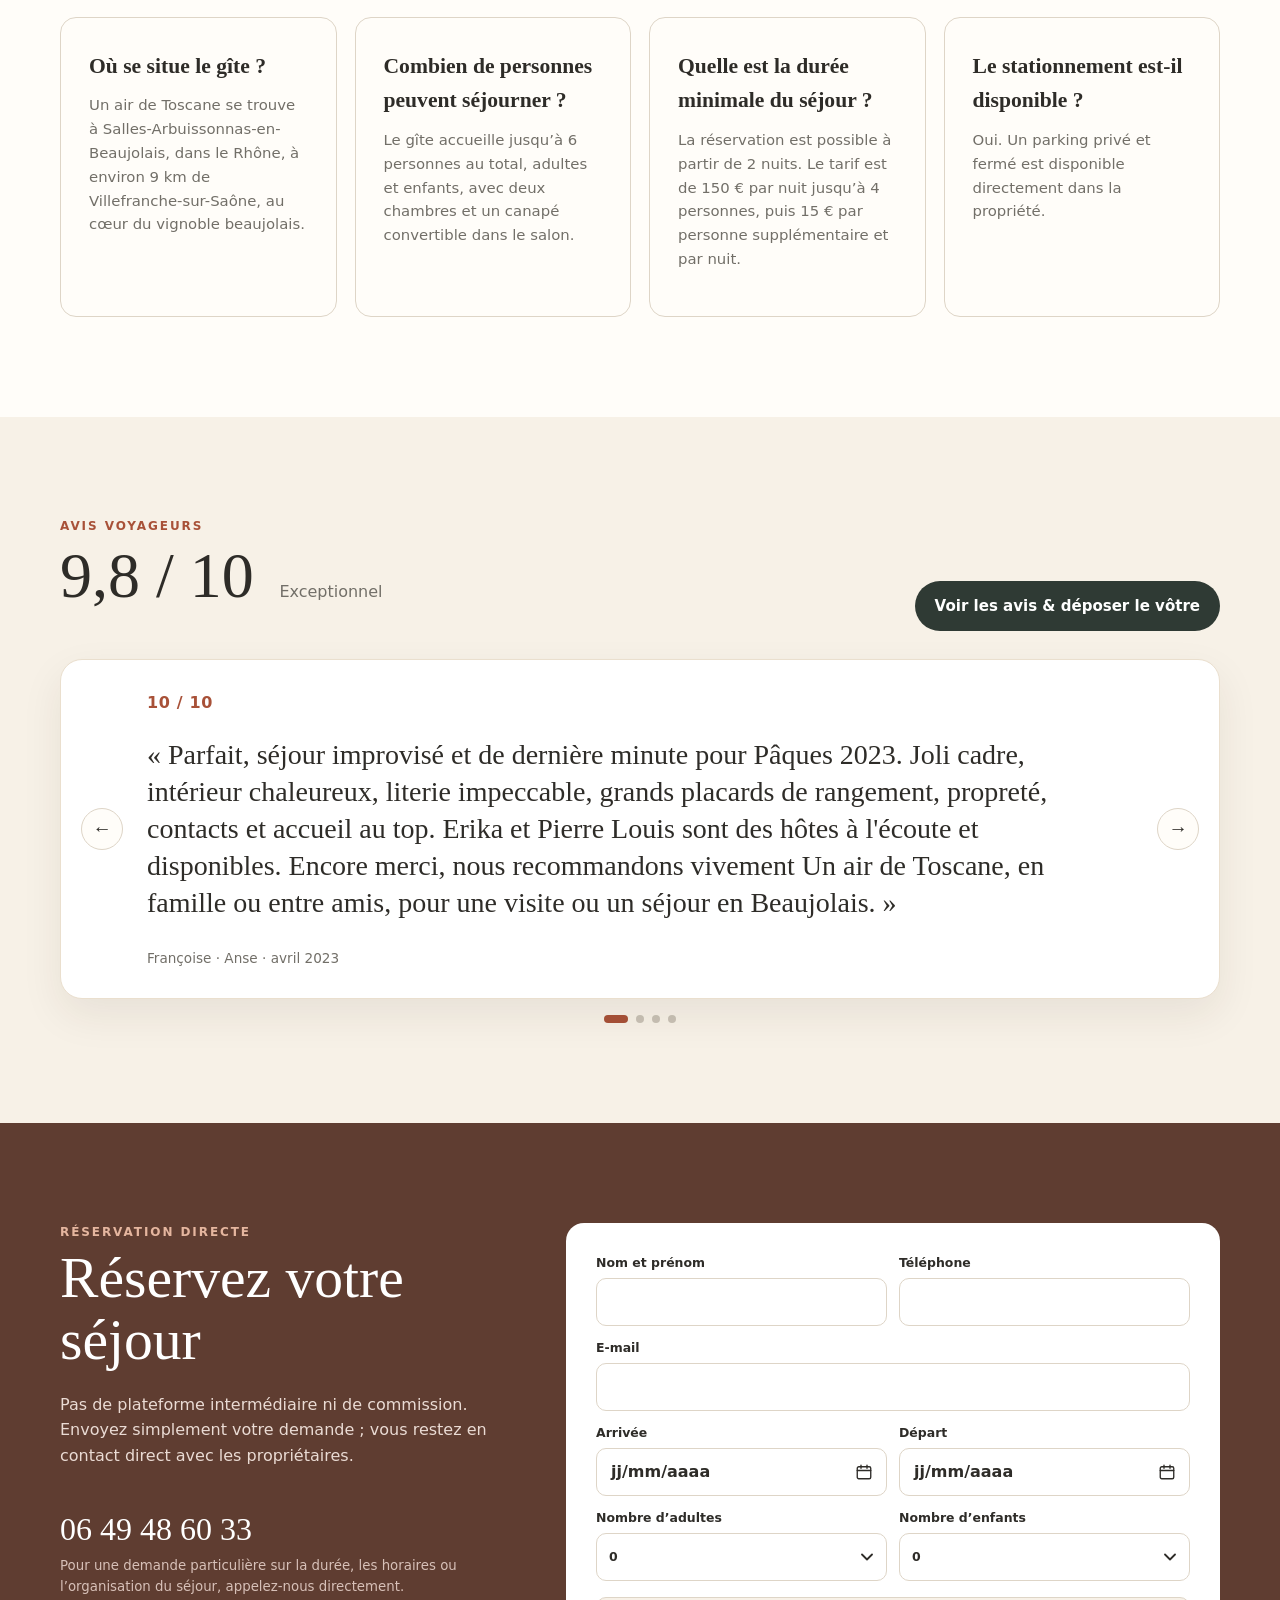
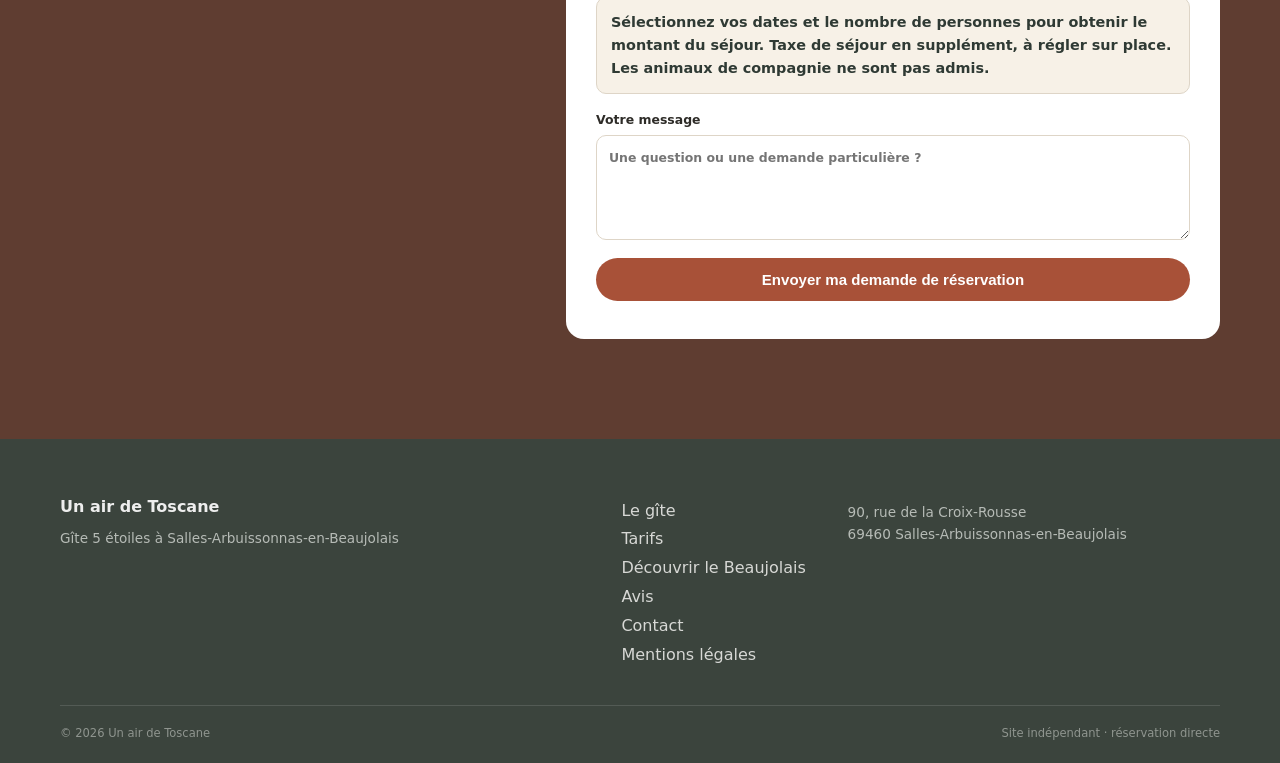
==== commit a214e2cc: "Add files via upload" ====
--- a/index.html
+++ b/index.html
@@ -71,16 +71,16 @@
       <div class="wrap">
         <div class="section-head"><div><div class="eyebrow">Visite</div><h2>Le charme du lieu, pièce par pièce</h2></div><p>Découvrez les espaces du gîte, de la cour privative aux chambres et pièces de vie.</p></div>
         <div class="gallery gallery-real">
-          <figure class="tall"><img src="assets/images/cour.png" alt="Cour privative du gîte de charme Un air de Toscane dans le Beaujolais" loading="lazy"><figcaption>Cour privative</figcaption></figure>
-          <figure><img src="assets/images/bibliotheque.png" alt="Salon bibliothèque du gîte 5 étoiles Un air de Toscane dans le Beaujolais" loading="lazy"><figcaption>Salon bibliothèque</figcaption></figure>
-          <figure><img src="assets/images/chambre-gamay.png" alt="Chambre Gamay du gîte Un air de Toscane à Salles-Arbuissonnas-en-Beaujolais" loading="lazy"><figcaption>Chambre Gamay</figcaption></figure>
-          <figure class="wide"><img src="assets/images/salle-a-manger.png" alt="Salle à manger du gîte de charme Un air de Toscane dans le Rhône" loading="lazy"><figcaption>Salle à manger</figcaption></figure>
-          <figure><img src="assets/images/chambre-prieure.png" alt="Chambre Le Prieuré du gîte Un air de Toscane dans le Beaujolais" loading="lazy"><figcaption>Chambre Le Prieuré</figcaption></figure>
-          <figure><img src="assets/images/cuisine.png" alt="Cuisine équipée du gîte 5 étoiles Un air de Toscane dans le Beaujolais" loading="lazy"><figcaption>Cuisine équipée</figcaption></figure>
-          <figure><img src="assets/images/douche.png" alt="Salle de douche du gîte Un air de Toscane à Salles-Arbuissonnas" loading="lazy"><figcaption>Douche</figcaption></figure>
-          <figure><img src="assets/images/baignoire.png" alt="Salle de bains avec baignoire du gîte Un air de Toscane" loading="lazy"><figcaption>Baignoire</figcaption></figure>
-          <figure><img src="assets/images/chambre-gamay-2.png" alt="Chambre du gîte de charme Un air de Toscane dans le Beaujolais" loading="lazy"><figcaption>Chambre</figcaption></figure>
-          <figure><img src="assets/images/wc.png" alt="WC indépendant du gîte Un air de Toscane" loading="lazy"><figcaption>WC indépendant</figcaption></figure>
+          <figure class="tall"><img src="assets/images/cour.png" alt="Cour privative du gîte de charme Un air de Toscane dans le Beaujolais" loading="lazy" width="1536" height="1024"><figcaption>Cour privative</figcaption></figure>
+          <figure><img src="assets/images/bibliotheque.png" alt="Salon bibliothèque du gîte 5 étoiles Un air de Toscane dans le Beaujolais" loading="lazy" width="1536" height="1024"><figcaption>Salon bibliothèque</figcaption></figure>
+          <figure><img src="assets/images/chambre-gamay.png" alt="Chambre Gamay du gîte Un air de Toscane à Salles-Arbuissonnas-en-Beaujolais" loading="lazy" width="1536" height="1024"><figcaption>Chambre Gamay</figcaption></figure>
+          <figure class="wide"><img src="assets/images/salle-a-manger.png" alt="Salle à manger du gîte de charme Un air de Toscane dans le Rhône" loading="lazy" width="1536" height="1024"><figcaption>Salle à manger</figcaption></figure>
+          <figure><img src="assets/images/chambre-prieure.png" alt="Chambre Le Prieuré du gîte Un air de Toscane dans le Beaujolais" loading="lazy" width="1536" height="1024"><figcaption>Chambre Le Prieuré</figcaption></figure>
+          <figure><img src="assets/images/cuisine.png" alt="Cuisine équipée du gîte 5 étoiles Un air de Toscane dans le Beaujolais" loading="lazy" width="1536" height="1024"><figcaption>Cuisine équipée</figcaption></figure>
+          <figure><img src="assets/images/douche.png" alt="Salle de douche du gîte Un air de Toscane à Salles-Arbuissonnas" loading="lazy" width="1024" height="1536"><figcaption>Douche</figcaption></figure>
+          <figure><img src="assets/images/baignoire.png" alt="Salle de bains avec baignoire du gîte Un air de Toscane" loading="lazy" width="1024" height="1536"><figcaption>Baignoire</figcaption></figure>
+          <figure><img src="assets/images/chambre-gamay-2.png" alt="Chambre du gîte de charme Un air de Toscane dans le Beaujolais" loading="lazy" width="1024" height="1024"><figcaption>Chambre</figcaption></figure>
+          <figure><img src="assets/images/wc.png" alt="WC indépendant du gîte Un air de Toscane" loading="lazy" width="1024" height="1536"><figcaption>WC indépendant</figcaption></figure>
         </div>
       </div>
     </section>
@@ -103,18 +103,18 @@
           <p class="booking-intro"><strong>150 € par nuit jusqu’à 4 personnes</strong>, pour un séjour de 2 nuits minimum. Au-delà de 4 personnes, ajoutez 15 € par personne supplémentaire et par nuit. Capacité maximale : 6 personnes au total. <strong>Taxe de séjour en supplément, à régler sur place.</strong> <strong>Les animaux de compagnie ne sont pas admis.</strong></p>
           <div class="date-search">
             <label class="date-field">Arrivée
-              <span class="date-control">
-                <span class="date-display" data-date-for="arrival">jj/mm/aaaa</span>
-                <span class="date-calendar-icon" aria-hidden="true"></span>
+              <div class="mobile-date-box">
+                <span class="mobile-date-text" data-date-display="arrival">jj/mm/aaaa</span>
+                <span class="mobile-date-icon" aria-hidden="true"></span>
                 <input id="arrival" type="date" aria-label="Date d’arrivée">
-              </span>
+              </div>
             </label>
             <label class="date-field">Départ
-              <span class="date-control">
-                <span class="date-display" data-date-for="departure">jj/mm/aaaa</span>
-                <span class="date-calendar-icon" aria-hidden="true"></span>
+              <div class="mobile-date-box">
+                <span class="mobile-date-text" data-date-display="departure">jj/mm/aaaa</span>
+                <span class="mobile-date-icon" aria-hidden="true"></span>
                 <input id="departure" type="date" aria-label="Date de départ">
-              </span>
+              </div>
             </label>
             <label class="guest-select-field">Adultes<select id="guestCount" required><option value="0" selected>0</option><option value="1">1</option><option value="2">2</option><option value="3">3</option><option value="4">4</option><option value="5">5</option><option value="6">6</option></select></label>
             <label class="guest-select-field">Enfants<select id="childCount"><option value="0" selected>0</option><option value="1">1</option><option value="2">2</option><option value="3">3</option><option value="4">4</option><option value="5">5</option></select></label>
@@ -187,18 +187,18 @@
           <label>E-mail<input name="email" type="email" required></label>
           <div class="form-row">
             <label class="date-field">Arrivée
-              <span class="date-control">
-                <span class="date-display">jj/mm/aaaa</span>
-                <span class="date-calendar-icon" aria-hidden="true"></span>
+              <div class="mobile-date-box">
+                <span class="mobile-date-text">jj/mm/aaaa</span>
+                <span class="mobile-date-icon" aria-hidden="true"></span>
                 <input name="arrival" type="date" required aria-label="Date d’arrivée">
-              </span>
+              </div>
             </label>
             <label class="date-field">Départ
-              <span class="date-control">
-                <span class="date-display">jj/mm/aaaa</span>
-                <span class="date-calendar-icon" aria-hidden="true"></span>
+              <div class="mobile-date-box">
+                <span class="mobile-date-text">jj/mm/aaaa</span>
+                <span class="mobile-date-icon" aria-hidden="true"></span>
                 <input name="departure" type="date" required aria-label="Date de départ">
-              </span>
+              </div>
             </label>
           </div>
           <div class="form-row"><label>Nombre d’adultes<select name="adults" required><option value="0" selected>0</option><option value="1">1</option><option value="2">2</option><option value="3">3</option><option value="4">4</option><option value="5">5</option><option value="6">6</option></select></label><label>Nombre d’enfants<select name="children" id="formChildCount"><option value="0" selected>0</option><option value="1">1</option><option value="2">2</option><option value="3">3</option><option value="4">4</option><option value="5">5</option></select></label></div>
--- a/styles.css
+++ b/styles.css
@@ -178,183 +178,42 @@
 @media(max-width:800px){.nearby-groups{grid-template-columns:1fr}}
 @media(max-width:520px){.nearby-group-title{padding:20px}.nearby-list{padding:6px 20px 14px}.nearby-item{gap:12px}.nearby-item b{font-size:.88rem}}
 
-/* V4.22 — champs de dates réellement responsifs sur mobile (iOS/Android) */
-.date-search > label{min-width:0;max-width:100%}
-.date-search input[type="date"]{display:block;min-width:0;max-width:100%;width:100%;box-sizing:border-box}
-@media(max-width:700px){
-  .date-search{width:100%;max-width:100%;grid-template-columns:minmax(0,1fr) minmax(0,1fr)}
-  .date-search > *{min-width:0;max-width:100%}
-  .date-search input[type="date"]{min-width:0;width:100%;font-size:16px;padding-left:10px;padding-right:6px}
-}
-@media(max-width:520px){
-  .date-search{grid-template-columns:minmax(0,1fr)}
-  .date-search #checkDates,.date-search .reserve-jump{grid-column:auto;width:100%}
-}
-
-/* V4.23 — correction définitive mobile : dates + ancres du menu */
-#tarifs,#gite,#photos,#reserver{scroll-margin-top:88px}
-.booking-grid > *, .date-search > *, .form-row > *{min-width:0}
-input[type="date"]{
-  box-sizing:border-box;
-  inline-size:100%;
-  width:100%;
-  min-inline-size:0;
+
+/* V4.28 — champs date mobiles propres et stables */
+.date-field{
   min-width:0;
-  max-inline-size:100%;
   max-width:100%;
 }
-@media(max-width:700px){
-  /* Sur téléphone/tablette étroite, on abandonne la grille pour éviter
-     la largeur intrinsèque imposée par les champs date natifs. */
-  .date-search{
-    display:flex;
-    flex-direction:column;
-    width:100%;
-    max-width:100%;
-    gap:10px;
-  }
-  .date-search > label,
-  .date-search > button,
-  .date-search > a{
-    display:flex;
-    flex-direction:column;
-    width:100%!important;
-    min-width:0!important;
-    max-width:100%!important;
-  }
-  .date-search input[type="date"],
-  .request-form input[type="date"]{
-    display:block;
-    width:100%!important;
-    min-width:0!important;
-    max-width:100%!important;
-    inline-size:100%!important;
-    min-inline-size:0!important;
-    max-inline-size:100%!important;
-    font-size:16px;
-    overflow:hidden;
-  }
-  .date-search .guest-select-field,
-  .date-search .guest-select-field select{
-    width:100%!important;
-    min-width:0!important;
-    max-width:100%!important;
-  }
-  .date-search #checkDates,
-  .date-search .reserve-jump{
-    width:100%!important;
-    grid-column:auto;
-  }
-}
-@media(max-width:600px){
-  .request-form,.form-row,.request-form label{min-width:0;max-width:100%}
-  .request-form input[type="date"]{width:100%!important;max-width:100%!important}
-}
-
-
-/* V4.25 — correction mobile robuste des champs date */
-@media (max-width:700px){
-  .date-field{
-    position:relative;
-    display:block!important;
-    width:100%!important;
-    max-width:100%!important;
-    min-width:0!important;
-    overflow:hidden;
-  }
-
-  .date-field input[type="date"]{
-    display:block!important;
-    -webkit-appearance:none;
-    appearance:none;
-    box-sizing:border-box!important;
-    width:100%!important;
-    inline-size:100%!important;
-    min-width:0!important;
-    min-inline-size:0!important;
-    max-width:100%!important;
-    max-inline-size:100%!important;
-    padding-right:44px!important;
-    font-size:16px!important;
-    line-height:1.25;
-    overflow:hidden!important;
-  }
-
-  /* On masque l'indicateur natif qui provoque le débordement sur certains
-     navigateurs mobiles. Toute la zone reste un input type=date cliquable. */
-  .date-field input[type="date"]::-webkit-calendar-picker-indicator{
-    position:absolute;
-    right:0;
-    top:0;
-    width:44px;
-    height:100%;
-    margin:0;
-    padding:0;
-    opacity:0;
-    cursor:pointer;
-  }
-
-  /* Icône calendrier toujours visible dans la largeur du champ */
-  .date-field::after{
-    content:"▣";
-    position:absolute;
-    right:14px;
-    bottom:12px;
-    width:18px;
-    height:18px;
-    display:grid;
-    place-items:center;
-    pointer-events:none;
-    color:#5f625d;
-    font-size:16px;
-    line-height:1;
-  }
-
-  .date-search{
-    overflow:hidden;
-  }
-
-  .booking-section .wrap,
-  .booking-grid,
-  .booking-grid > div,
-  .request-form{
-    min-width:0!important;
-    max-width:100%!important;
-  }
-}
-
-
-/* V4.26 — champs date mobiles : boîte visuelle indépendante du contrôle natif.
-   La boîte a exactement la même largeur/hauteur que les listes Adultes/Enfants. */
-.date-field .date-control{
+.mobile-date-box{
   position:relative;
   display:flex;
   align-items:center;
-  box-sizing:border-box;
   width:100%;
   height:48px;
   margin-top:5px;
+  box-sizing:border-box;
   border:1px solid rgba(255,255,255,.15);
   border-radius:10px;
   background:#fff;
-  color:var(--ink);
   overflow:hidden;
 }
-.request-form .date-field .date-control{
+.request-form .mobile-date-box{
   border-color:var(--line);
 }
-.date-field .date-display{
+.mobile-date-text{
   display:block;
   min-width:0;
-  flex:1 1 auto;
+  flex:1;
   padding:0 42px 0 14px;
-  font:600 16px/1 Inter,ui-sans-serif,system-ui,-apple-system,BlinkMacSystemFont,"Segoe UI",sans-serif;
   color:var(--ink);
+  font-size:16px;
+  font-weight:600;
+  line-height:48px;
   white-space:nowrap;
   overflow:hidden;
   text-overflow:ellipsis;
 }
-.date-field .date-calendar-icon{
+.mobile-date-icon{
   position:absolute;
   z-index:2;
   right:13px;
@@ -368,51 +227,105 @@
   background-size:18px 18px;
   background-image:url("data:image/svg+xml,%3Csvg xmlns='http://www.w3.org/2000/svg' width='18' height='18' viewBox='0 0 24 24' fill='none' stroke='%232e2c28' stroke-width='1.8' stroke-linecap='round' stroke-linejoin='round'%3E%3Crect x='3' y='5' width='18' height='16' rx='2'/%3E%3Cpath d='M16 3v4M8 3v4M3 10h18'/%3E%3C/svg%3E");
 }
-
-/* Le vrai input date reste cliquable sur toute la boîte mais ne peut plus
-   imposer sa largeur au layout, notamment sur Safari/iPhone. */
-.date-field .date-control input[type="date"]{
+.mobile-date-box input[type="date"]{
   position:absolute!important;
+  inset:0!important;
   z-index:3;
-  inset:0!important;
-  display:block!important;
   width:100%!important;
   height:100%!important;
   min-width:0!important;
-  max-width:none!important;
+  max-width:100%!important;
   margin:0!important;
   padding:0!important;
   border:0!important;
-  border-radius:0!important;
-  opacity:0.001!important;
+  opacity:0!important;
+  appearance:auto!important;
+  -webkit-appearance:auto!important;
   cursor:pointer;
-  -webkit-appearance:auto!important;
-  appearance:auto!important;
-}
-
-/* Annule l'ancienne pseudo-icône V4.25 */
-.date-field::after{content:none!important;}
-
-@media(max-width:700px){
+}
+
+/* réserve la hauteur des photos avant leur chargement, pour éviter
+   que le lien Tarifs se décale après coup */
+#photos .gallery.gallery-real img[width][height]{
+  height:auto!important;
+  aspect-ratio:attr(width) / attr(height);
+}
+
+/* 4 champs sur la 1re ligne, boutons sur la ligne suivante */
+@media (min-width:701px){
+  .date-search{
+    grid-template-columns:repeat(4,minmax(0,1fr))!important;
+  }
+  .date-search #checkDates,
+  .date-search .reserve-jump{
+    grid-row:2;
+    width:auto!important;
+    min-width:120px;
+  }
+  .date-search #checkDates{grid-column:1}
+  .date-search .reserve-jump{grid-column:2}
+}
+
+/* téléphone : mêmes dimensions pour dates, Adultes et Enfants */
+@media (max-width:700px){
   .date-search{
     display:grid!important;
     grid-template-columns:minmax(0,1fr)!important;
+    gap:10px!important;
     width:100%!important;
     max-width:100%!important;
     overflow:visible!important;
   }
+
   .date-search > label,
-  .date-search .guest-select-field{
-    width:100%!important;
-    min-width:0!important;
-    max-width:100%!important;
-  }
-  .date-search .date-control,
+  .date-search > button,
+  .date-search > a{
+    width:100%!important;
+    min-width:0!important;
+    max-width:100%!important;
+  }
+
+  .mobile-date-box,
   .date-search .guest-select-field select{
+    width:100%!important;
+    min-width:0!important;
+    max-width:100%!important;
+    height:48px!important;
     box-sizing:border-box!important;
-    width:100%!important;
-    height:48px!important;
-    min-width:0!important;
-    max-width:100%!important;
-  }
-}
+  }
+
+  .date-search #checkDates,
+  .date-search .reserve-jump{
+    width:100%!important;
+  }
+
+  .request-form,
+  .form-row,
+  .request-form label,
+  .request-form .mobile-date-box{
+    min-width:0!important;
+    max-width:100%!important;
+  }
+}
+
+
+/* V4.29 — alignement des 4 champs sur ordinateur */
+@media (min-width:701px){
+  .date-search{
+    grid-template-columns:repeat(4,minmax(0,1fr))!important;
+    column-gap:10px!important;
+  }
+
+  .date-search > label{
+    width:100%!important;
+    min-width:0!important;
+  }
+
+  .date-search .mobile-date-box,
+  .date-search .guest-select-field select{
+    width:100%!important;
+    min-width:0!important;
+    max-width:100%!important;
+    box-sizing:border-box!important;
+  }
+}
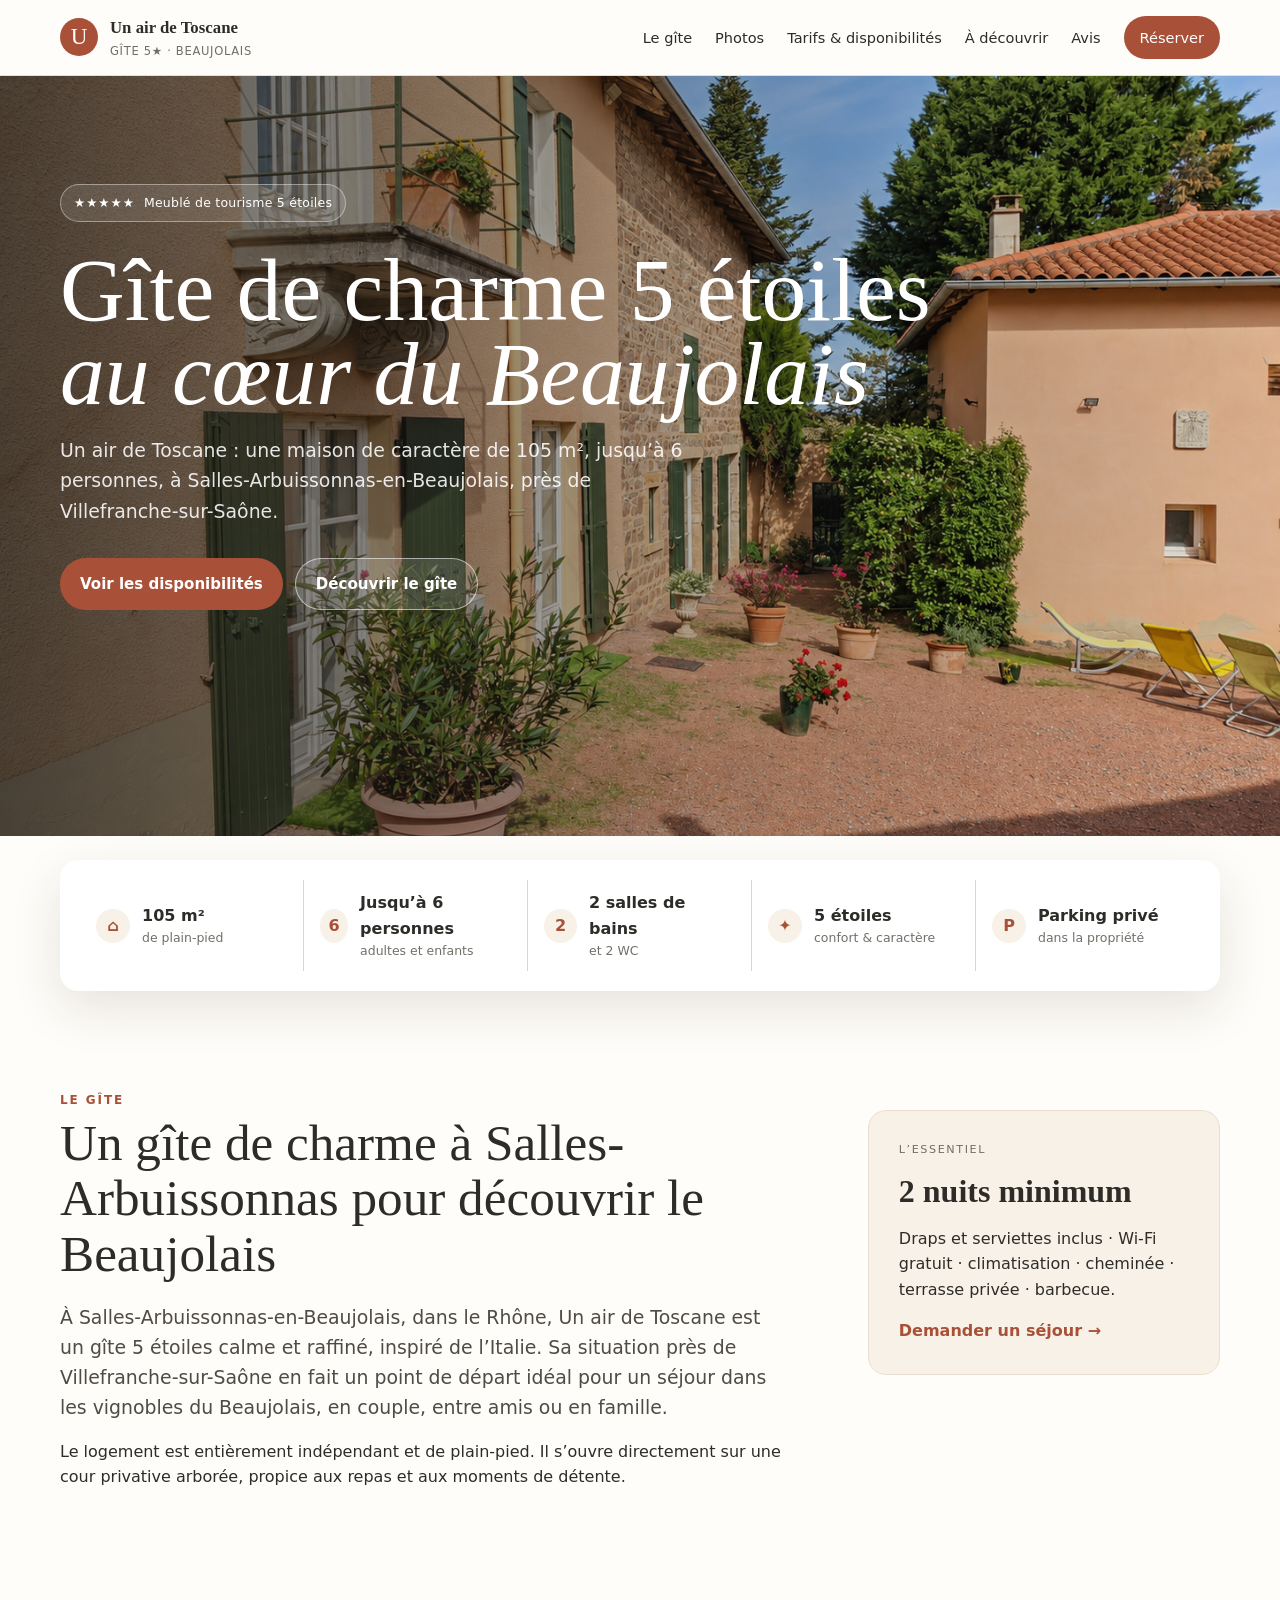
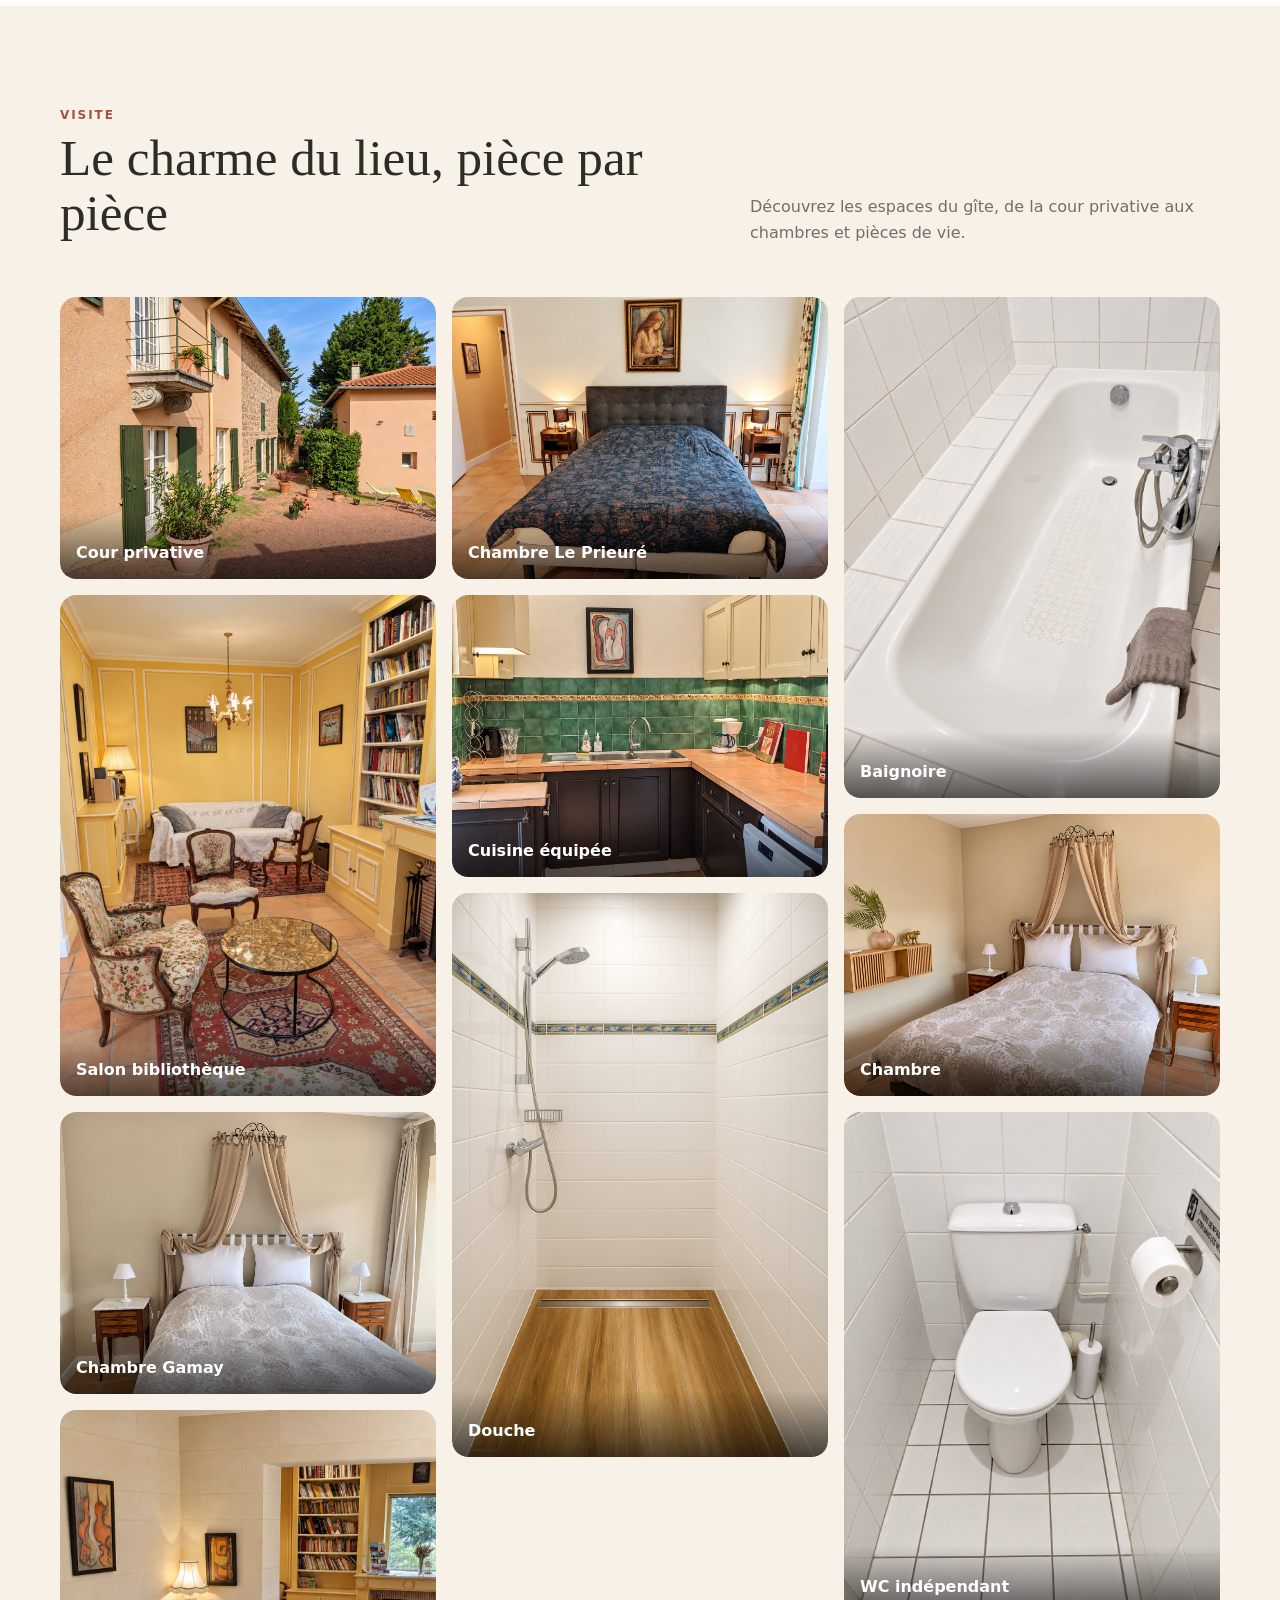
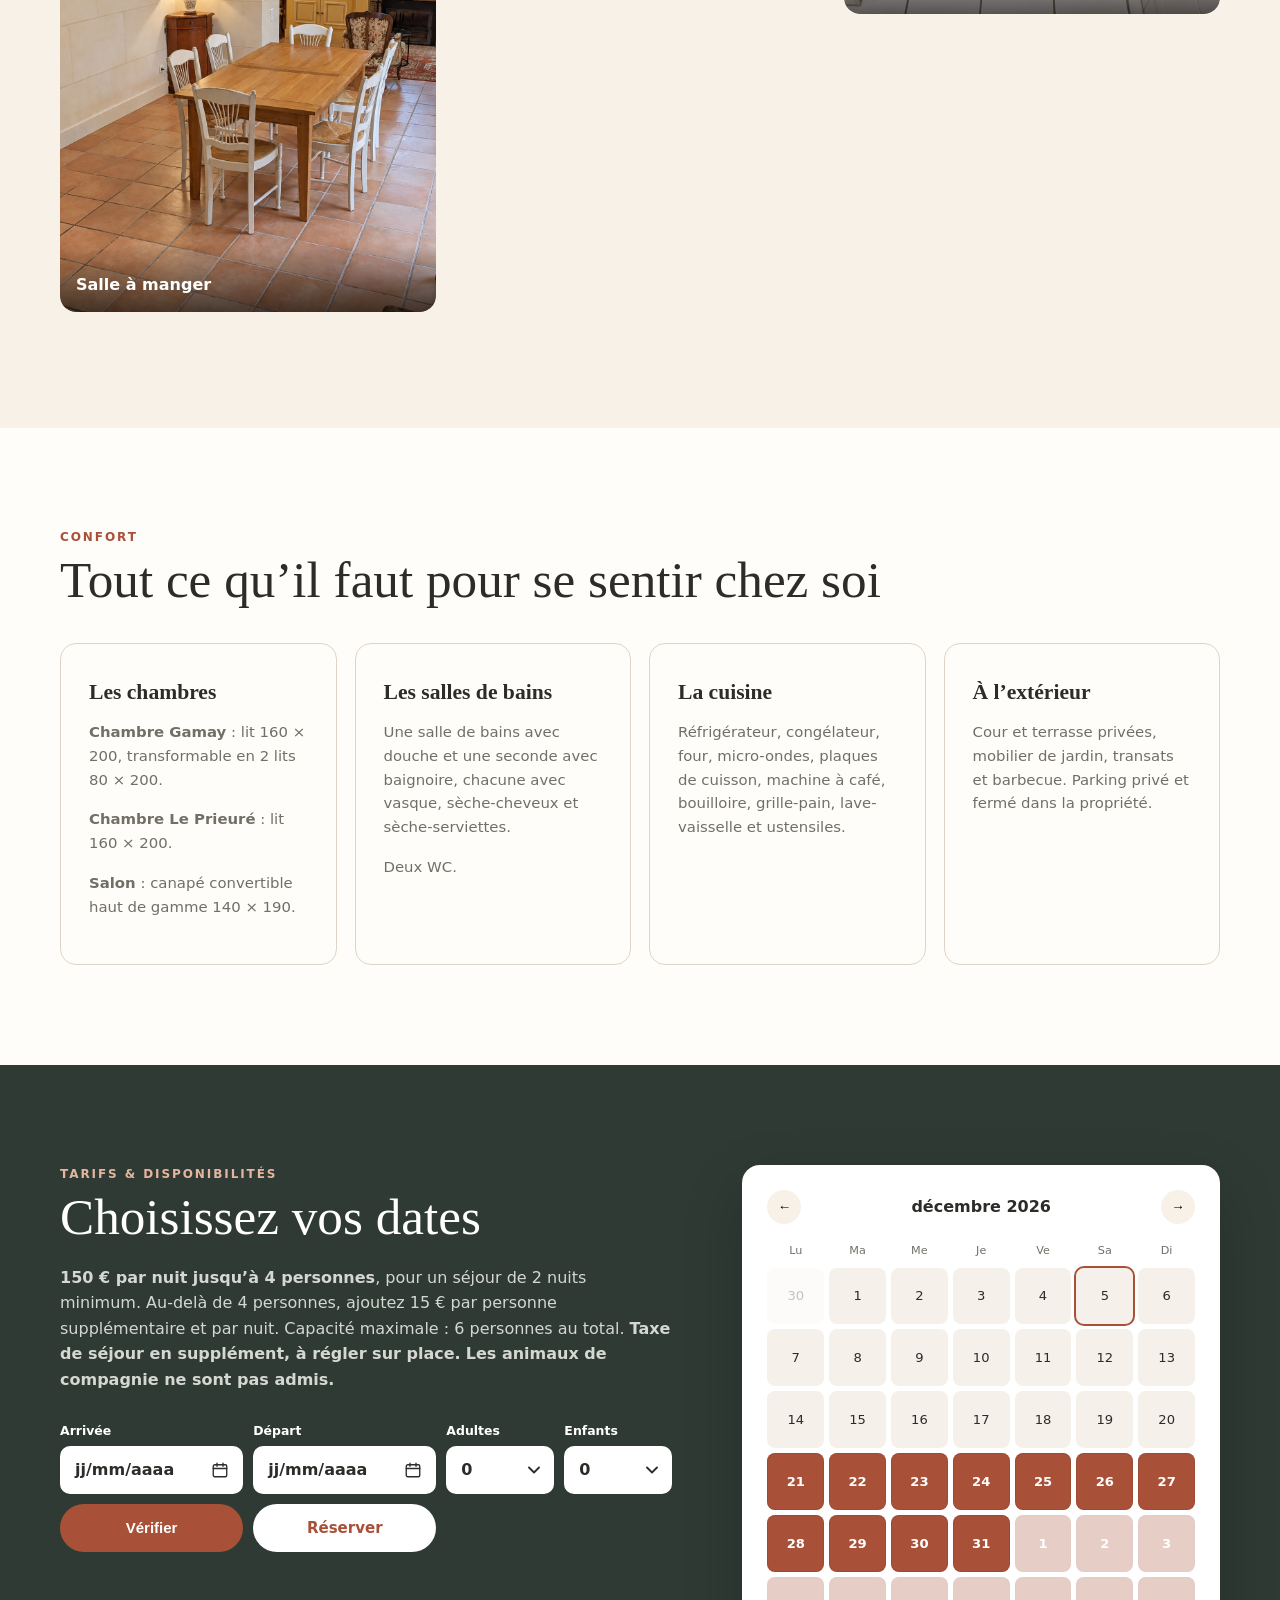
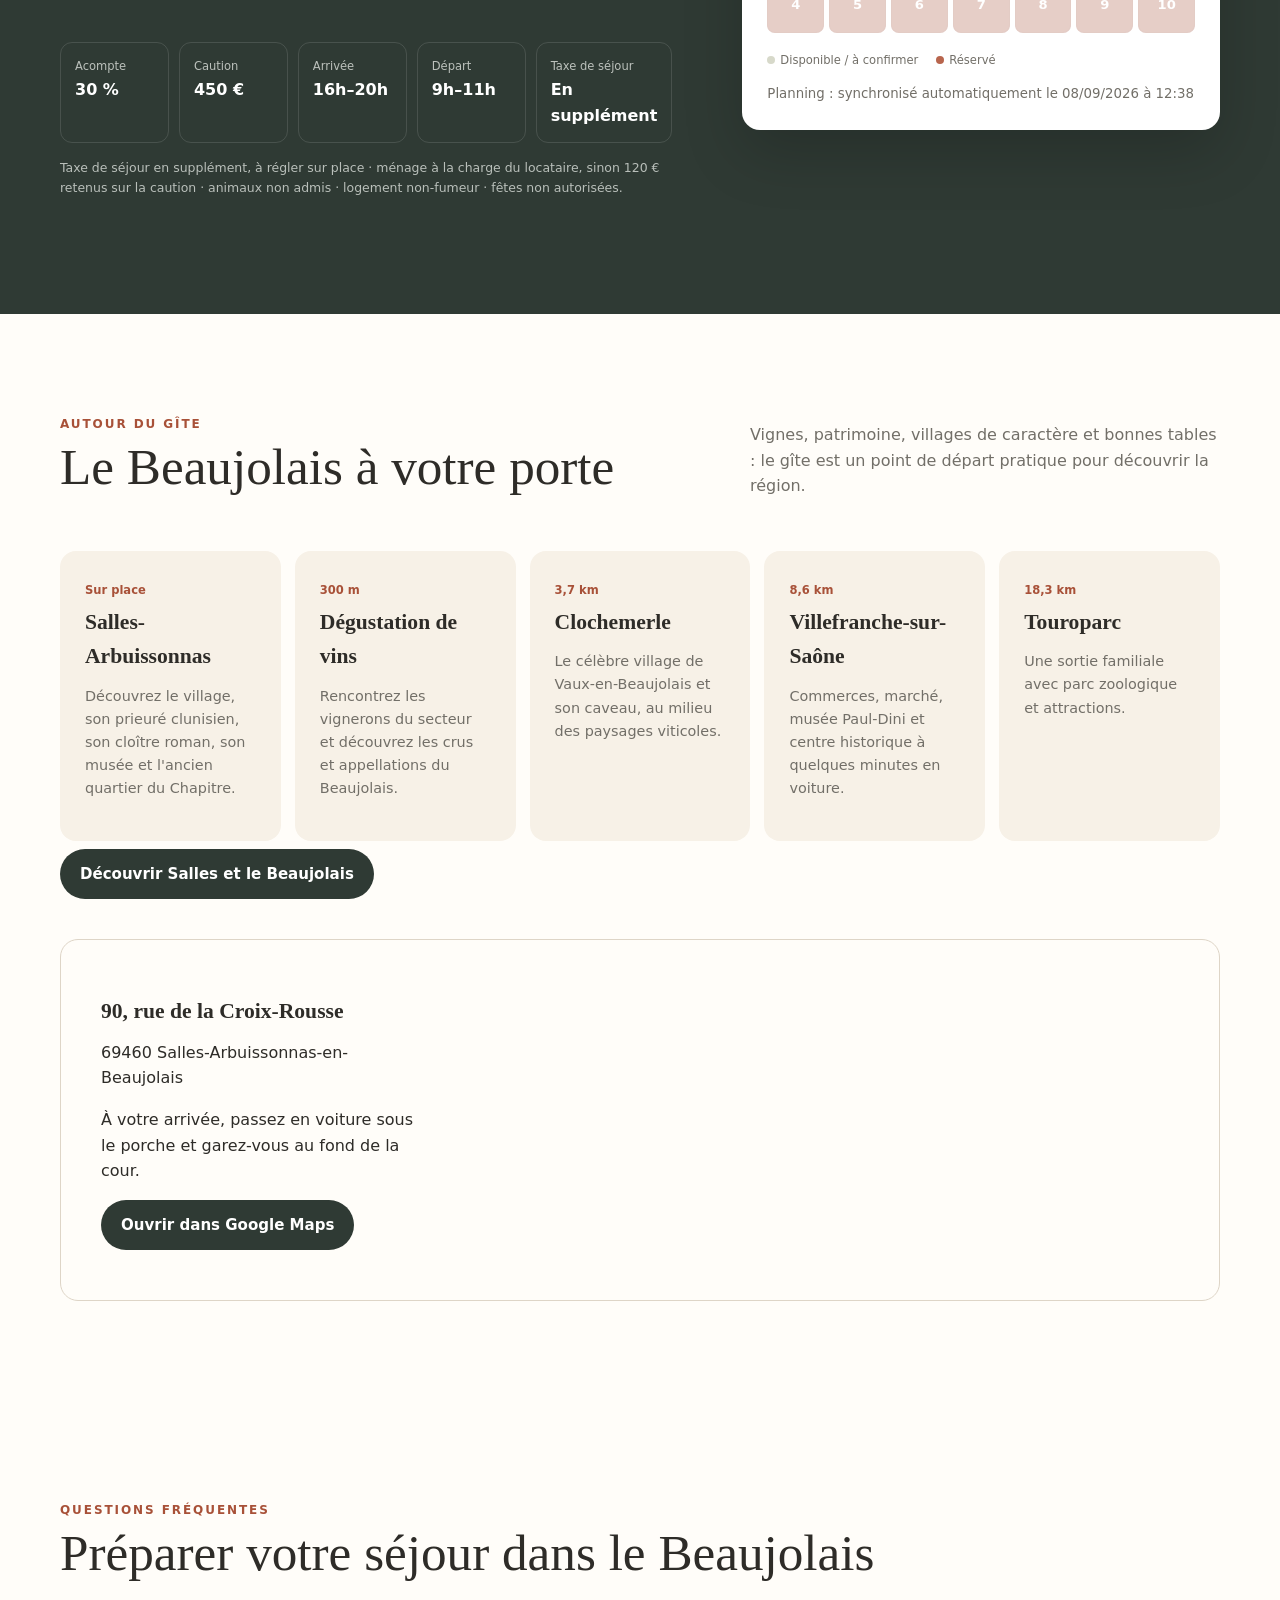
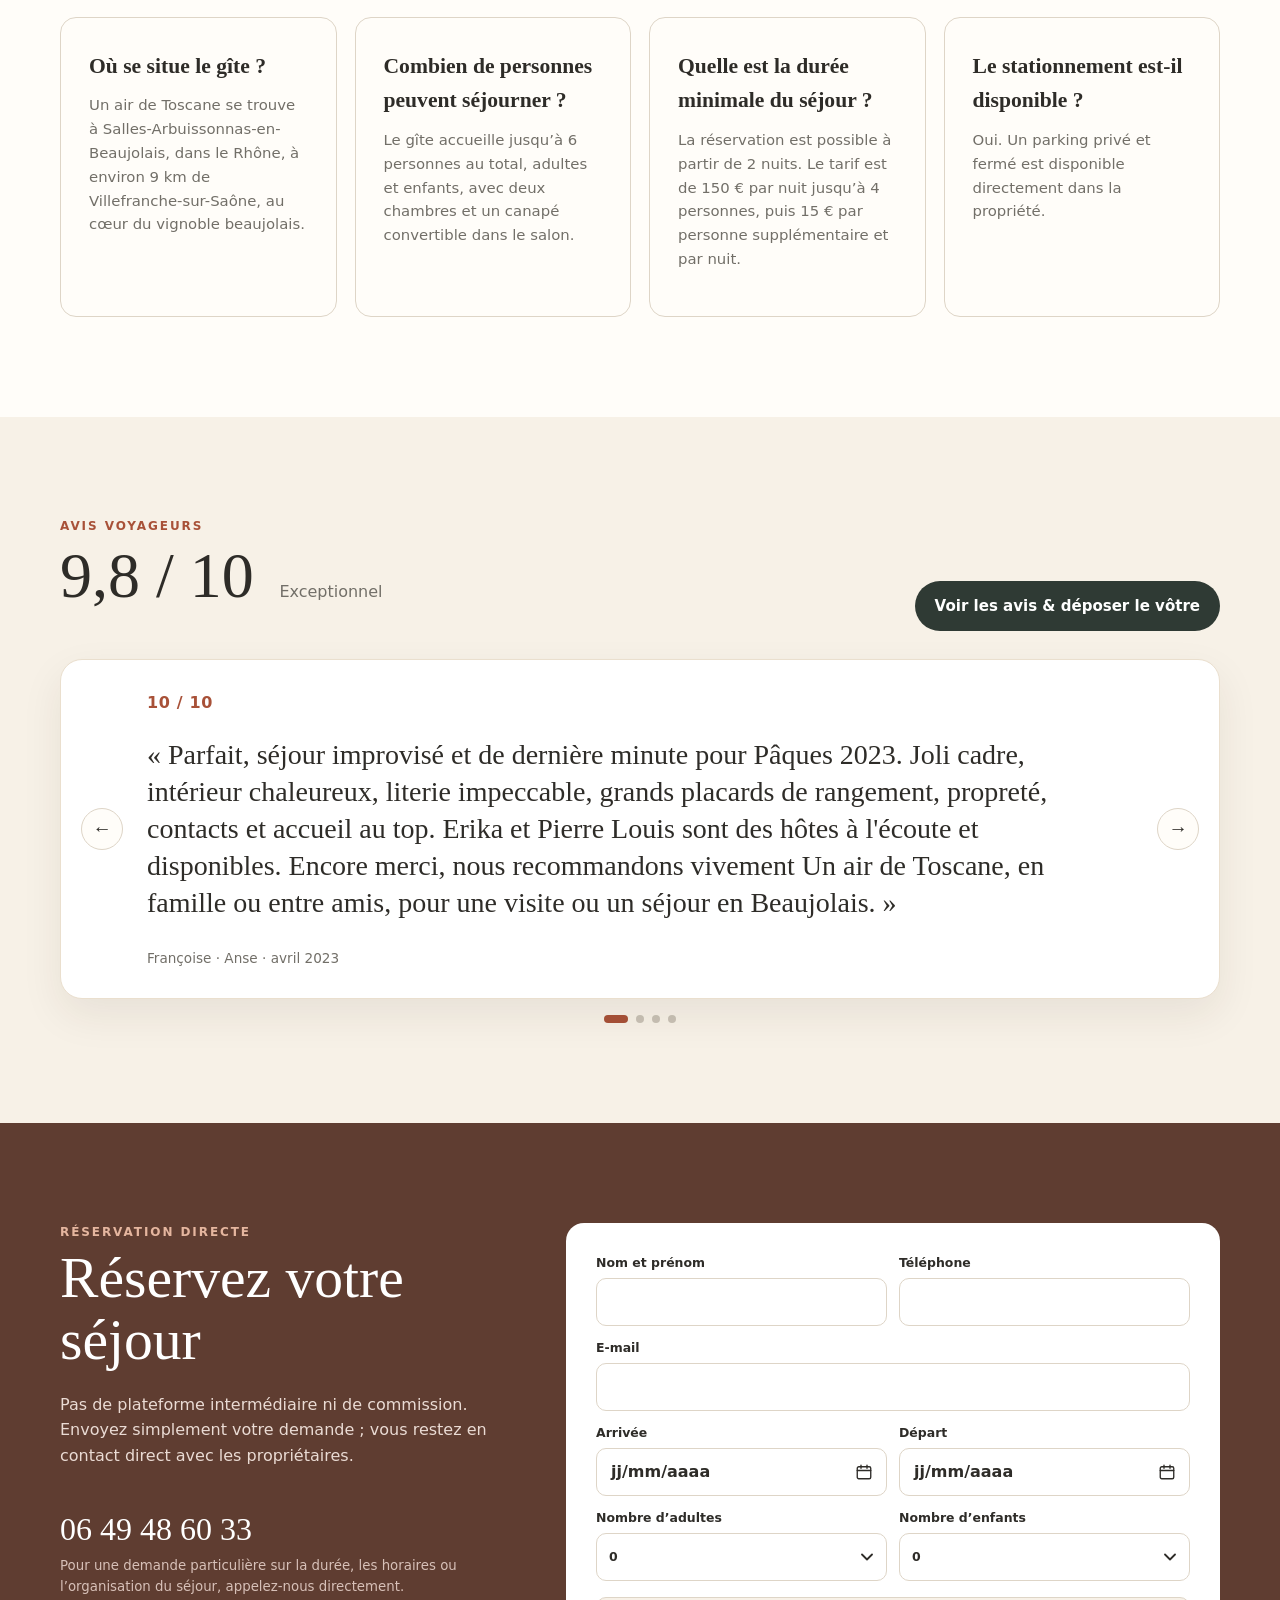
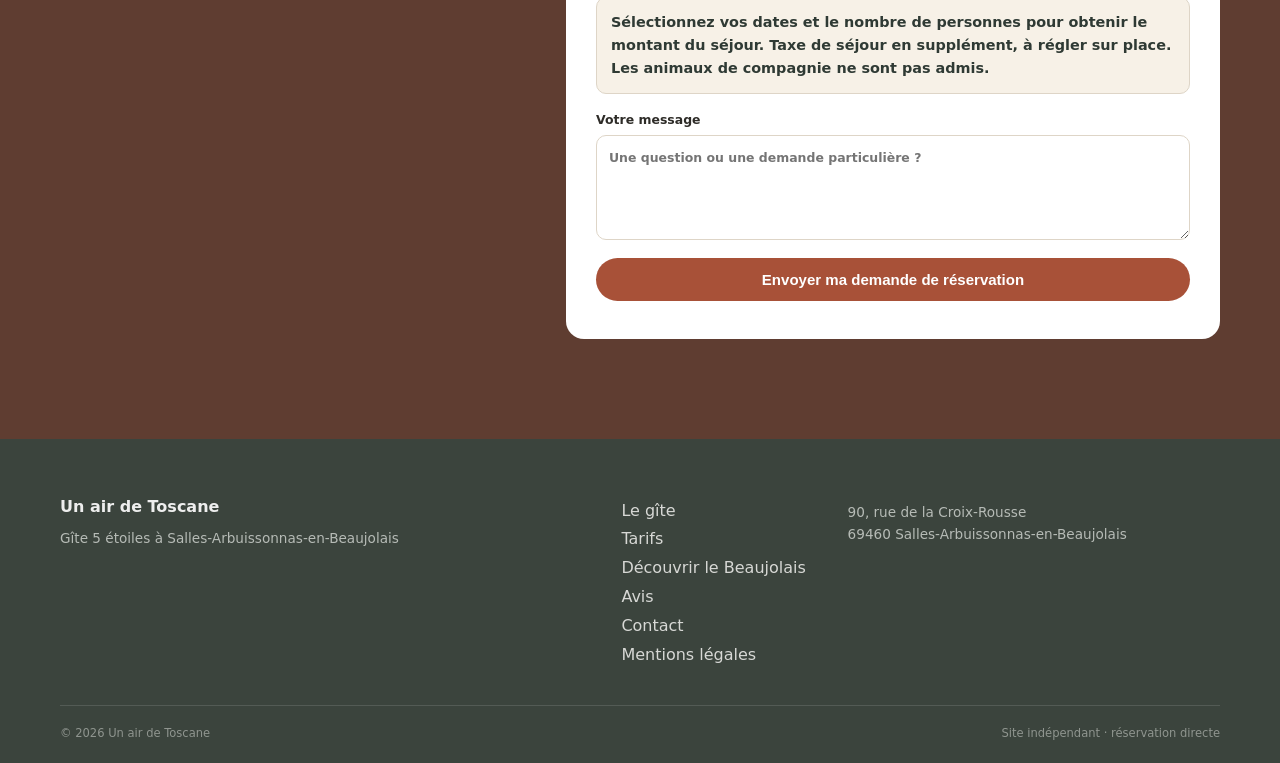
==== commit 63527f72: "Add files via upload" ====
--- a/index.html
+++ b/index.html
@@ -190,14 +190,14 @@
               <div class="mobile-date-box">
                 <span class="mobile-date-text">jj/mm/aaaa</span>
                 <span class="mobile-date-icon" aria-hidden="true"></span>
-                <input name="arrival" type="date" required aria-label="Date d’arrivée">
+                <input id="formArrival" name="arrival" type="date" required aria-label="Date d’arrivée">
               </div>
             </label>
             <label class="date-field">Départ
               <div class="mobile-date-box">
                 <span class="mobile-date-text">jj/mm/aaaa</span>
                 <span class="mobile-date-icon" aria-hidden="true"></span>
-                <input name="departure" type="date" required aria-label="Date de départ">
+                <input id="formDeparture" name="departure" type="date" required aria-label="Date de départ">
               </div>
             </label>
           </div>
--- a/styles.css
+++ b/styles.css
@@ -329,3 +329,133 @@
     box-sizing:border-box!important;
   }
 }
+
+
+/* V4.30 — corrections finales menu mobile + champs date + alignement PC */
+
+/* Le vrai input date est totalement sorti de l'affichage.
+   Il ne peut donc plus faire apparaître un second "jj/mm/aaaa". */
+.mobile-date-box input[type="date"]{
+  position:absolute!important;
+  width:1px!important;
+  height:1px!important;
+  min-width:1px!important;
+  max-width:1px!important;
+  padding:0!important;
+  margin:0!important;
+  border:0!important;
+  opacity:0!important;
+  overflow:hidden!important;
+  clip:rect(0 0 0 0)!important;
+  clip-path:inset(50%)!important;
+  white-space:nowrap!important;
+  pointer-events:none!important;
+}
+
+/* Ordinateur : les colonnes Adultes et Enfants font exactement la largeur
+   des listes, avec le même écart de 10px qu'entre les autres champs. */
+@media (min-width:701px){
+  .date-search{
+    grid-template-columns:minmax(0,1fr) minmax(0,1fr) 108px 108px!important;
+    column-gap:10px!important;
+    row-gap:10px!important;
+    align-items:end!important;
+  }
+
+  .date-search .guest-select-field{
+    width:108px!important;
+    min-width:108px!important;
+    max-width:108px!important;
+    justify-self:start!important;
+  }
+
+  .date-search .guest-select-field select{
+    width:108px!important;
+    min-width:108px!important;
+    max-width:108px!important;
+  }
+
+  .date-search #checkDates{
+    grid-column:1!important;
+    grid-row:2!important;
+  }
+
+  .date-search .reserve-jump{
+    grid-column:2!important;
+    grid-row:2!important;
+  }
+}
+
+/* Téléphone/tablette : menu toujours visible en haut de l'écran */
+@media (max-width:900px){
+  body{
+    padding-top:76px!important;
+  }
+
+  .site-header{
+    position:fixed!important;
+    top:0!important;
+    left:0!important;
+    right:0!important;
+    width:100%!important;
+    z-index:9999!important;
+  }
+}
+
+@media (max-width:600px){
+  body{
+    padding-top:68px!important;
+  }
+}
+
+
+/* V4.31 — PC uniquement : toute la zone de date ouvre le calendrier.
+   Ne modifie pas le comportement mobile. */
+@media (min-width:901px){
+  .mobile-date-box input[type="date"]{
+    position:absolute!important;
+    inset:0!important;
+    width:100%!important;
+    height:100%!important;
+    min-width:100%!important;
+    max-width:100%!important;
+    margin:0!important;
+    padding:0!important;
+    border:0!important;
+    opacity:0.001!important;
+    overflow:visible!important;
+    clip:auto!important;
+    clip-path:none!important;
+    pointer-events:auto!important;
+    cursor:pointer!important;
+  }
+}
+
+
+/* V4.32 — correction PC : le clic est capté par toute la boîte,
+   puis le JavaScript ouvre le calendrier avec showPicker().
+   On neutralise l'overlay natif de V4.31 qui interceptait le clic. */
+@media (min-width:901px){
+  .mobile-date-box{
+    cursor:pointer!important;
+  }
+
+  .mobile-date-box input[type="date"]{
+    position:absolute!important;
+    width:1px!important;
+    height:1px!important;
+    min-width:1px!important;
+    max-width:1px!important;
+    inset:auto!important;
+    right:0!important;
+    bottom:0!important;
+    margin:0!important;
+    padding:0!important;
+    border:0!important;
+    opacity:0!important;
+    overflow:hidden!important;
+    clip:rect(0 0 0 0)!important;
+    clip-path:inset(50%)!important;
+    pointer-events:none!important;
+  }
+}
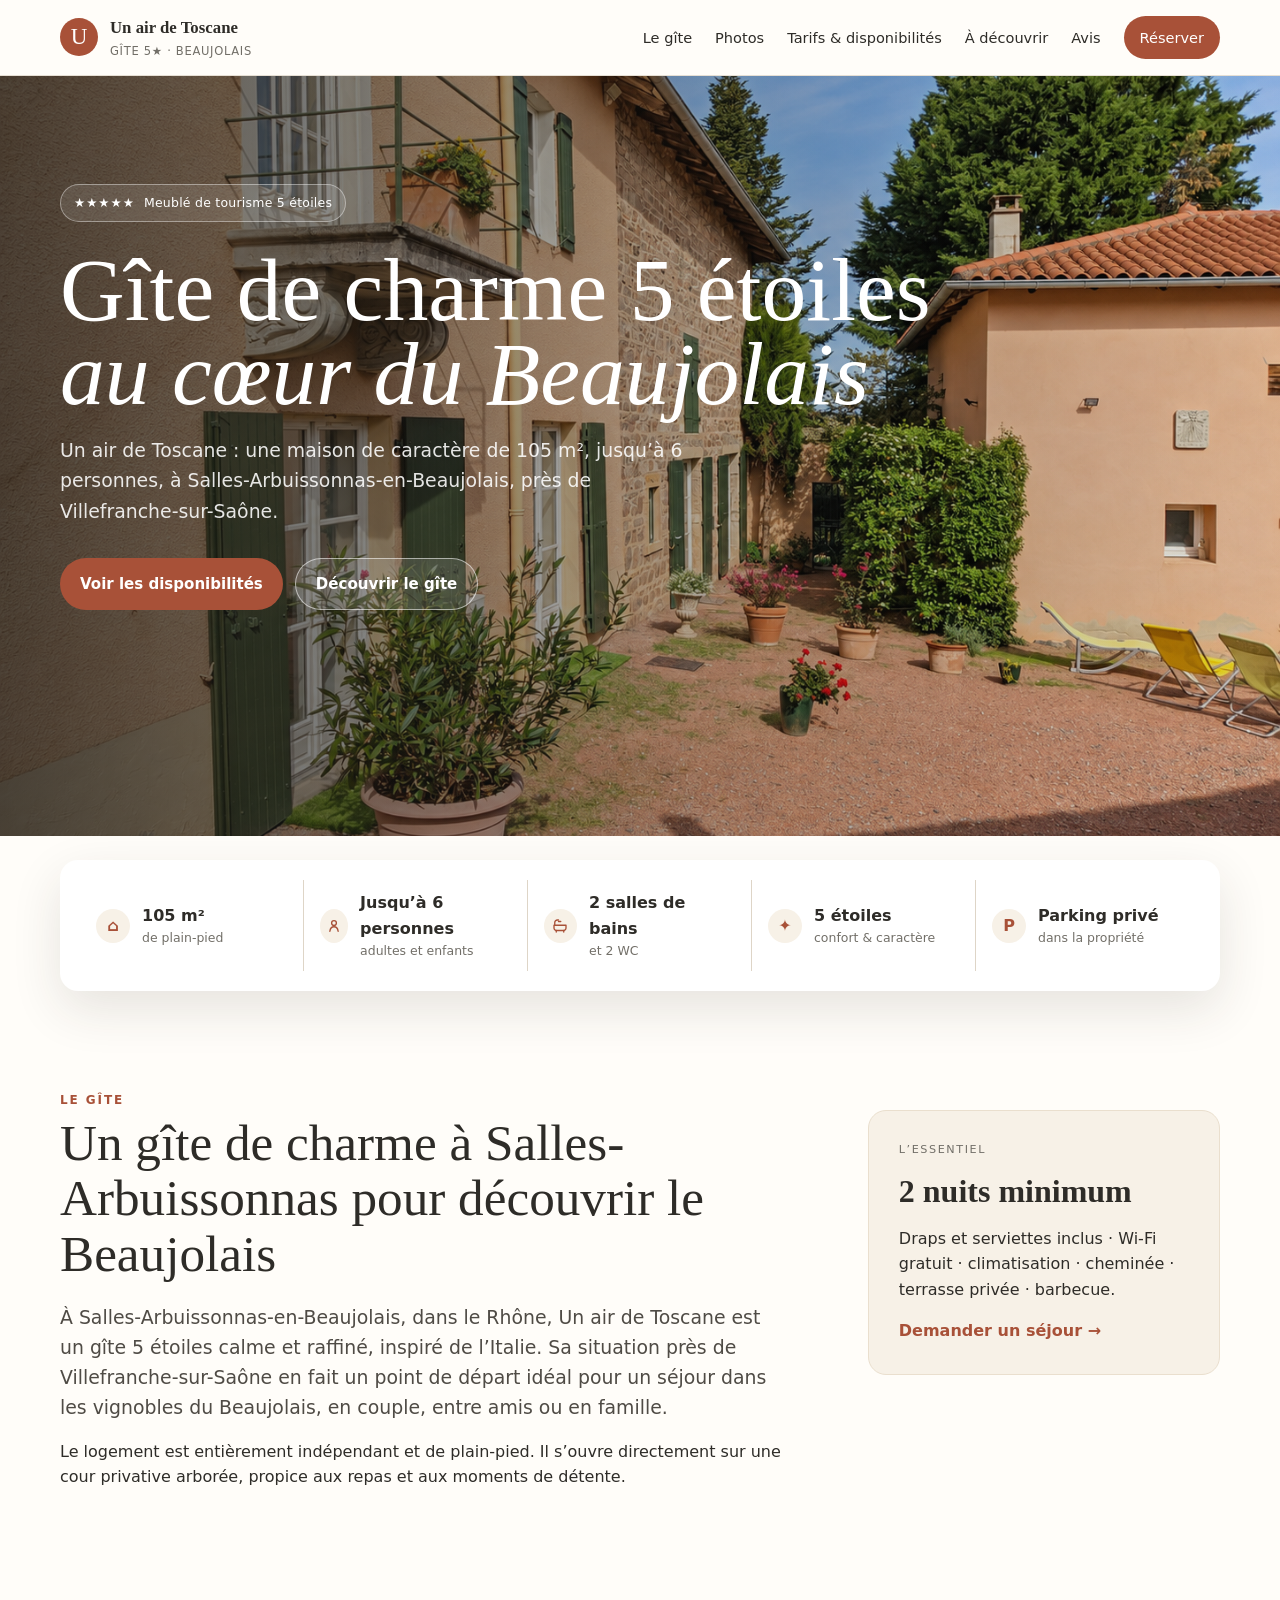
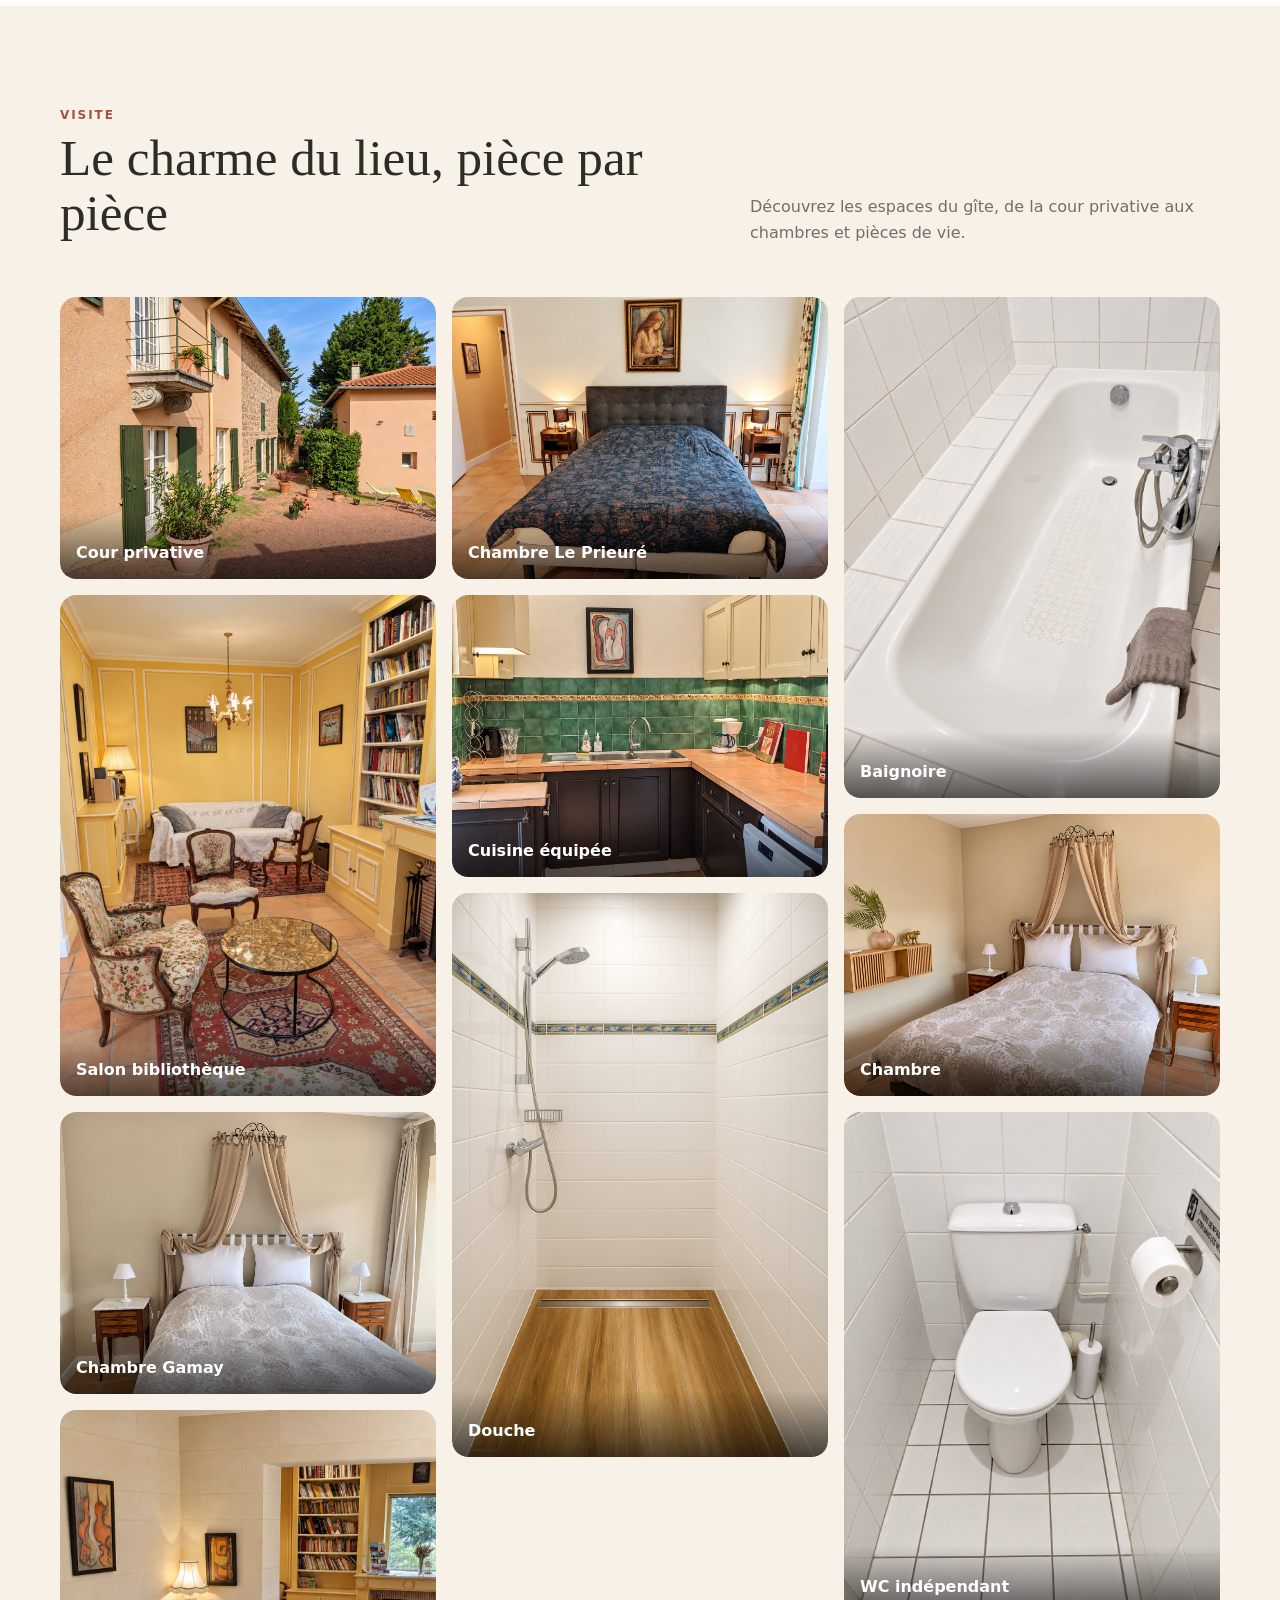
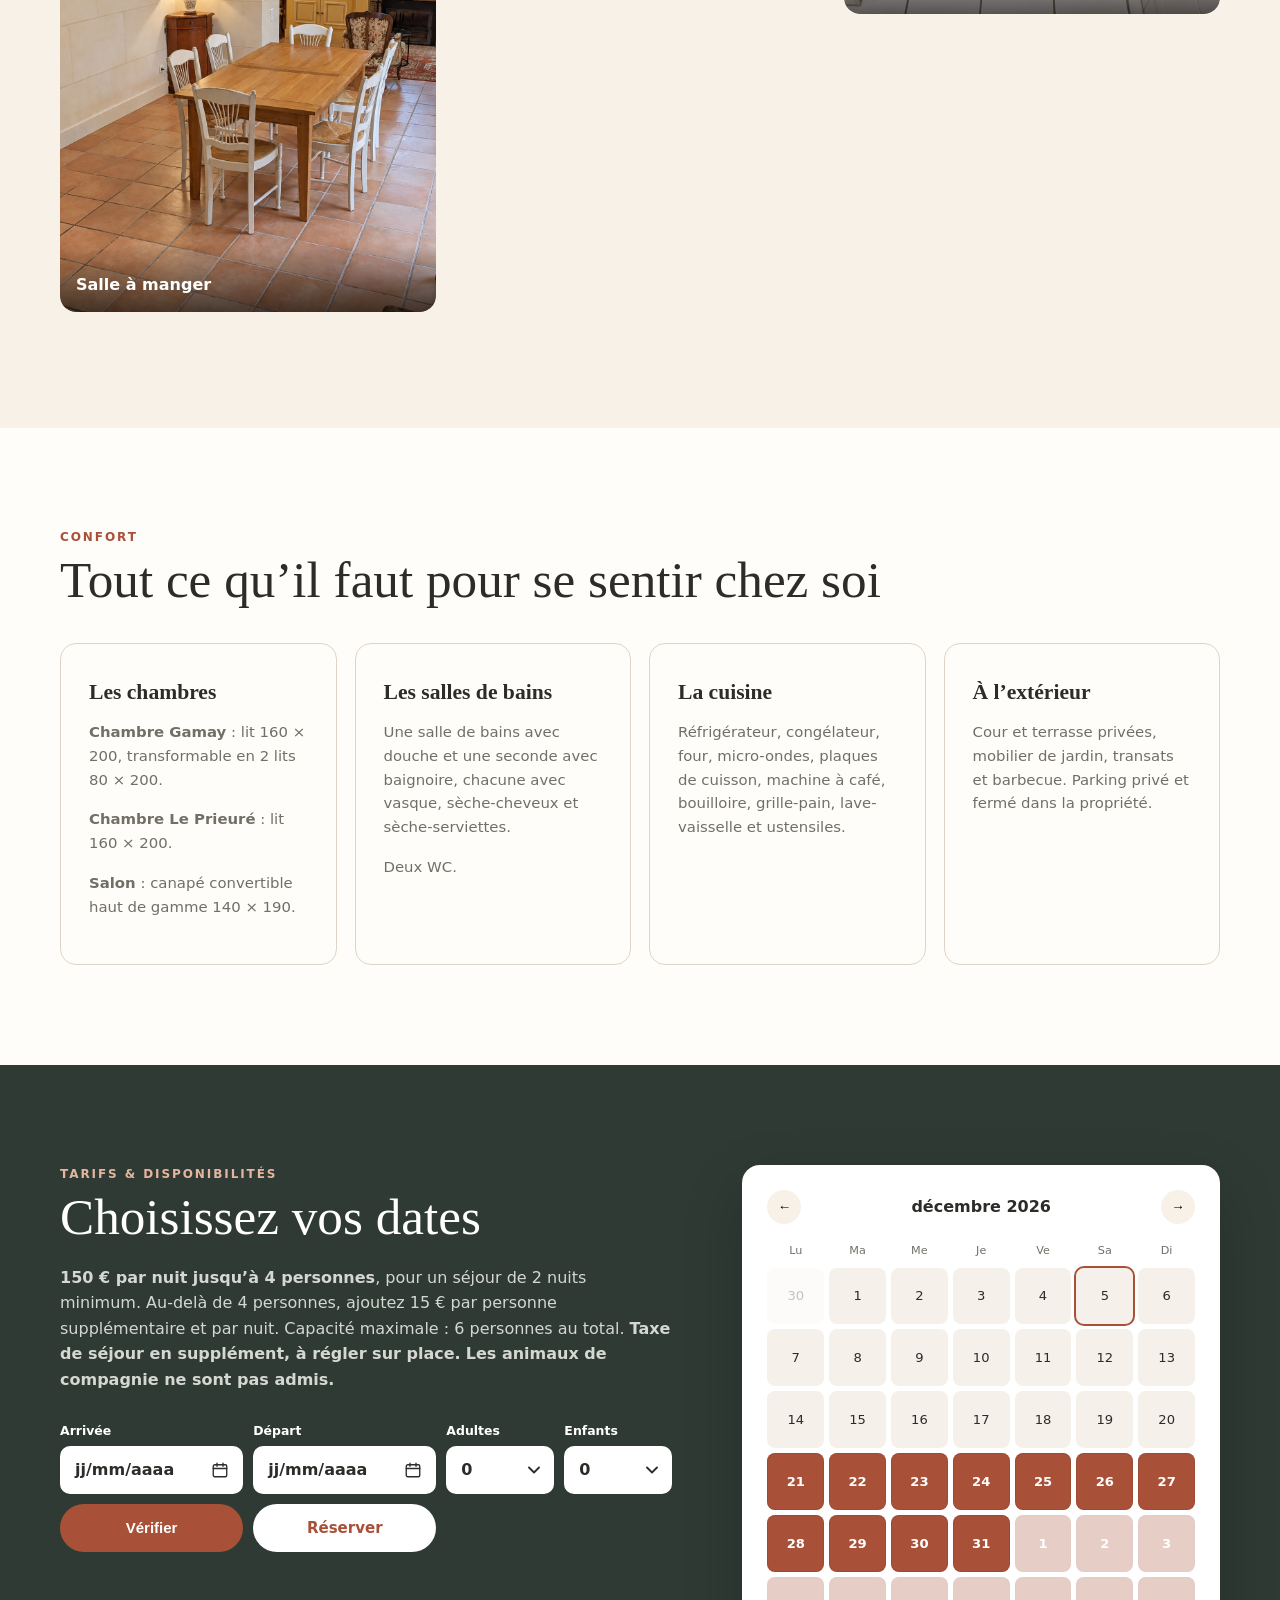
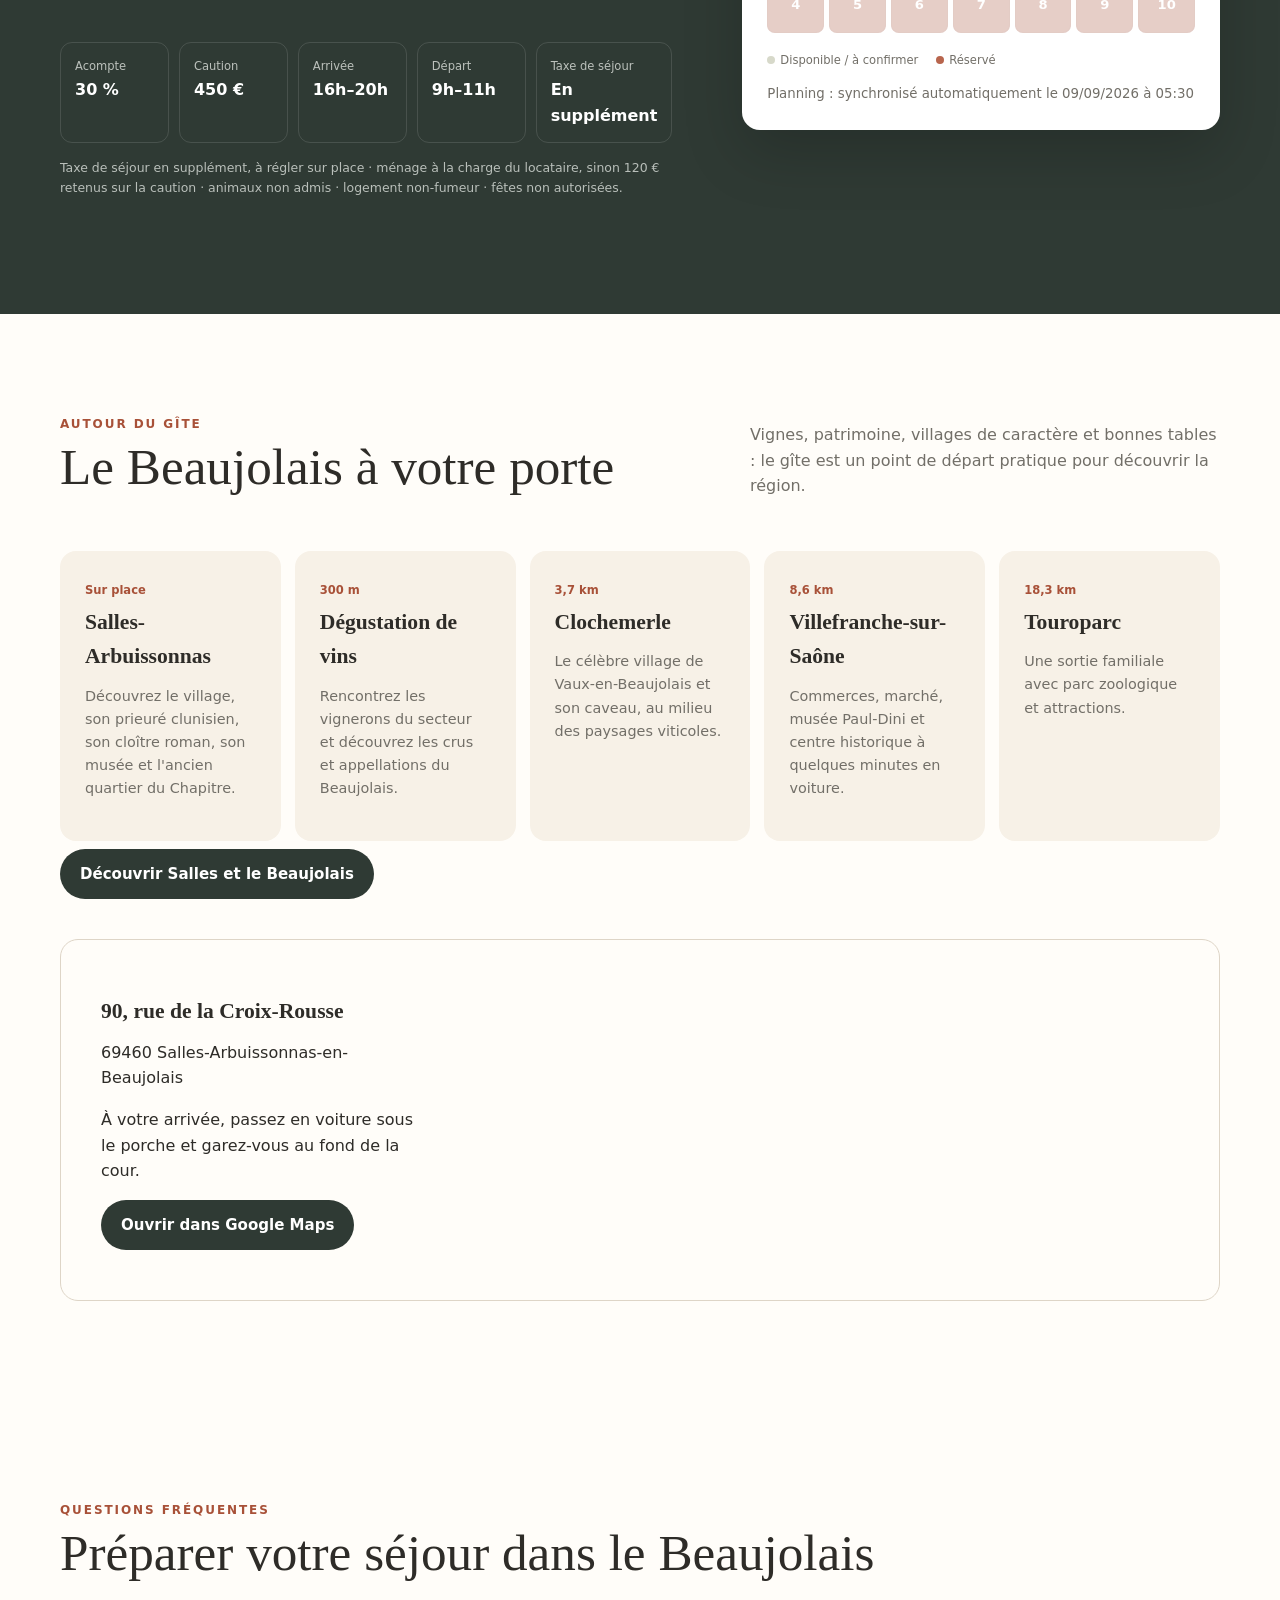
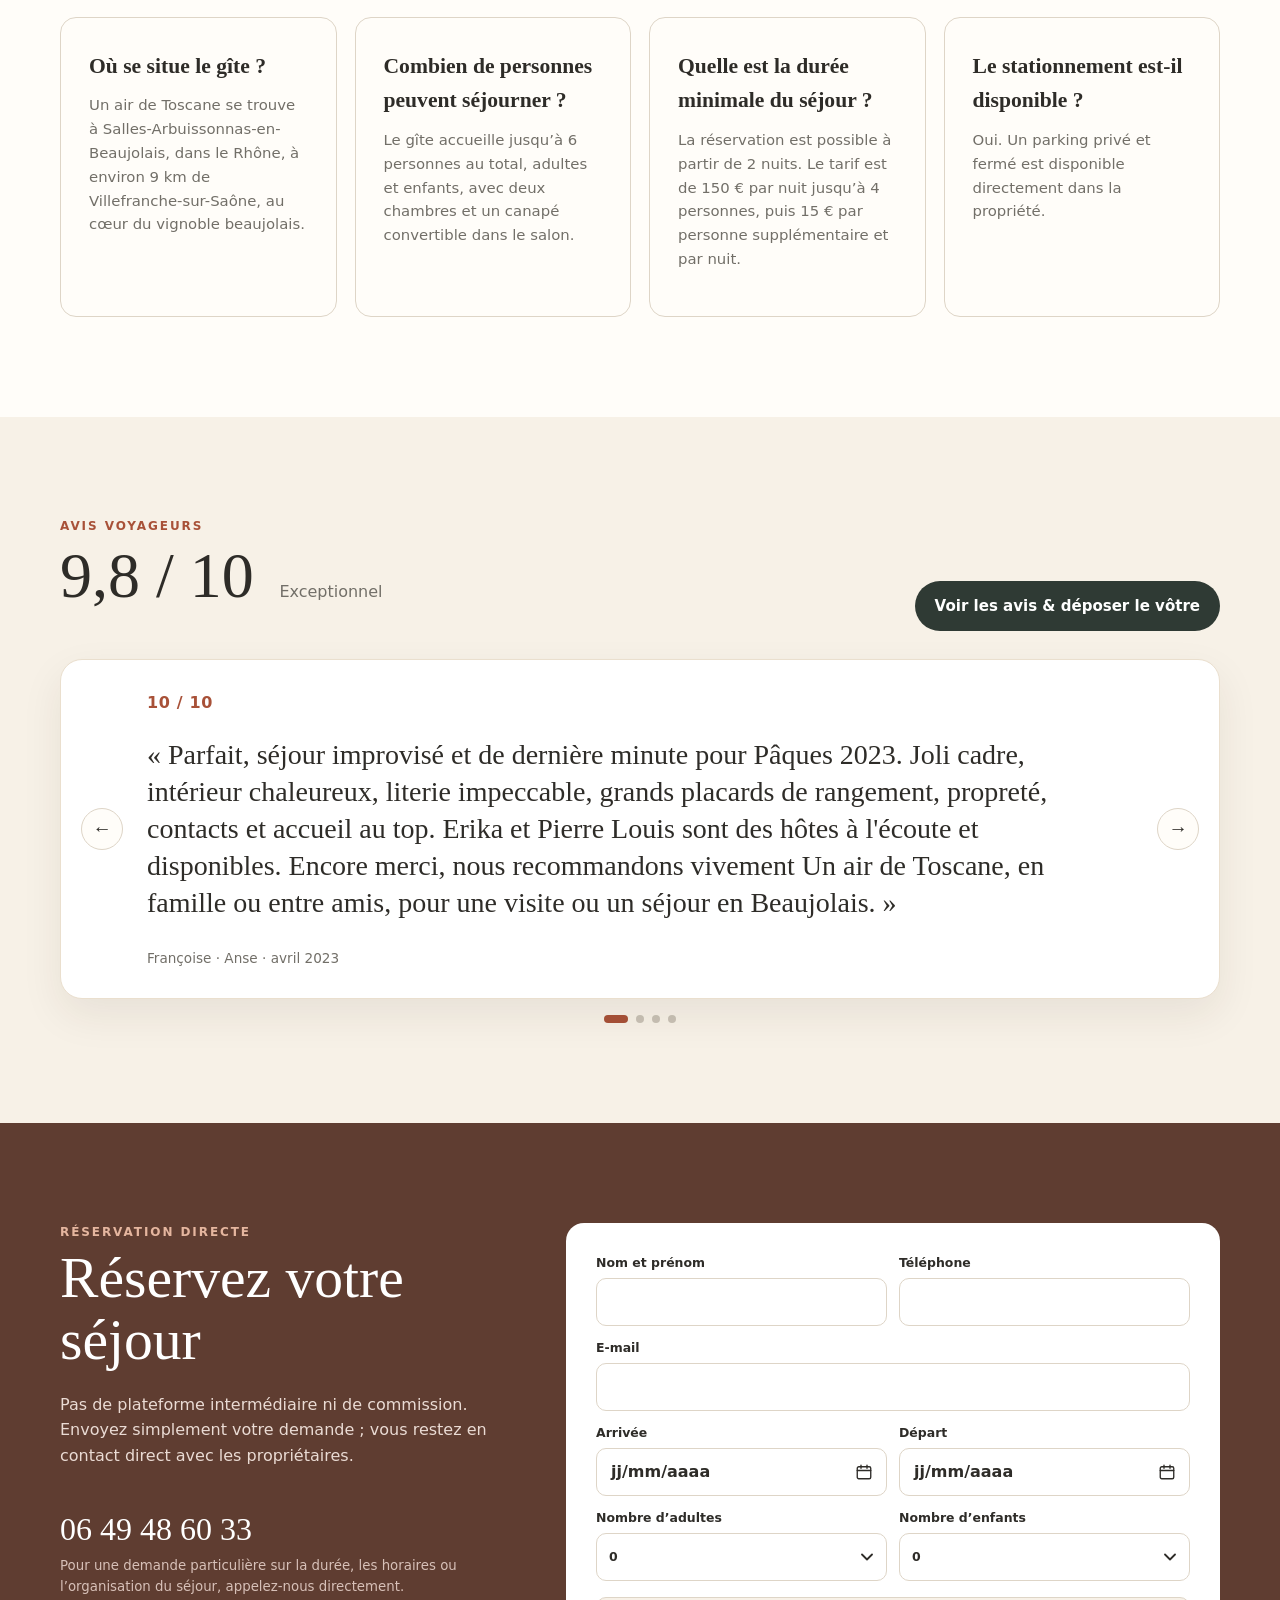
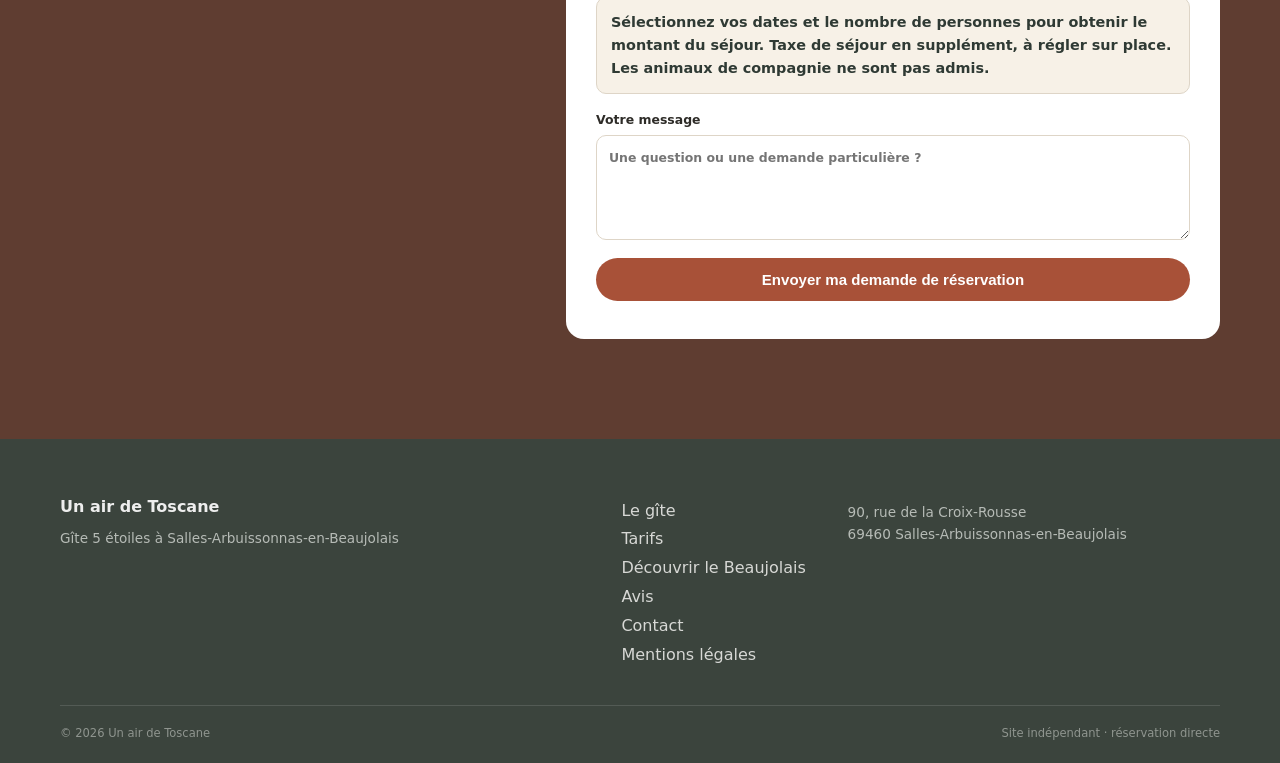
==== commit 04c21c7f: "Add files via upload" ====
--- a/index.html
+++ b/index.html
@@ -49,8 +49,8 @@
 
     <section class="quickfacts wrap" aria-label="Informations principales">
       <article><span class="fact-icon">⌂</span><div><b>105 m²</b><small>de plain-pied</small></div></article>
-      <article><span class="fact-icon">6</span><div><b>Jusqu’à 6 personnes</b><small>adultes et enfants</small></div></article>
-      <article><span class="fact-icon">2</span><div><b>2 salles de bains</b><small>et 2 WC</small></div></article>
+      <article><span class="fact-icon fact-icon-svg" aria-hidden="true"><svg viewBox="0 0 24 24"><circle cx="12" cy="8" r="3.2"></circle><path d="M6.5 19c.5-4 2.4-6 5.5-6s5 2 5.5 6"></path></svg></span><div><b>Jusqu’à 6 personnes</b><small>adultes et enfants</small></div></article>
+      <article><span class="fact-icon fact-icon-svg" aria-hidden="true"><svg viewBox="0 0 24 24"><path d="M5 11V7.5A3.5 3.5 0 0 1 8.5 4H10"></path><path d="M4 11h16v3.5A3.5 3.5 0 0 1 16.5 18h-9A3.5 3.5 0 0 1 4 14.5V11Z"></path><path d="M7 18v2M17 18v2"></path><path d="M10 6h3"></path></svg></span><div><b>2 salles de bains</b><small>et 2 WC</small></div></article>
       <article><span class="fact-icon">✦</span><div><b>5 étoiles</b><small>confort & caractère</small></div></article>
       <article><span class="fact-icon">P</span><div><b>Parking privé</b><small>dans la propriété</small></div></article>
     </section>
--- a/styles.css
+++ b/styles.css
@@ -459,3 +459,125 @@
     pointer-events:none!important;
   }
 }
+
+
+/* V4.36 — PC uniquement :
+   ancrer le calendrier natif sur le coin bas gauche du champ date
+   au lieu du coin bas droit. Aucun changement mobile. */
+@media (min-width:901px){
+  .mobile-date-box input[type="date"]{
+    left:0!important;
+    right:auto!important;
+    bottom:0!important;
+  }
+}
+
+
+/* V4.37 — calendrier PC positionné juste sous le champ */
+.desktop-date-picker{
+  position:absolute;
+  z-index:10000;
+  width:300px;
+  box-sizing:border-box;
+  padding:12px;
+  border:1px solid #cfcfcf;
+  border-radius:10px;
+  background:#fff;
+  color:#171717;
+  box-shadow:0 10px 30px rgba(0,0,0,.18);
+  font-family:Inter,ui-sans-serif,system-ui,-apple-system,BlinkMacSystemFont,"Segoe UI",sans-serif;
+}
+.desktop-date-picker[hidden]{display:none!important;}
+.ddp-head{
+  display:grid;
+  grid-template-columns:36px 1fr 36px;
+  align-items:center;
+  gap:4px;
+  margin-bottom:8px;
+}
+.ddp-title{
+  text-align:center;
+  font-size:14px;
+}
+.ddp-prev,.ddp-next{
+  width:36px;
+  height:34px;
+  border:0;
+  border-radius:8px;
+  background:#f4f1ec;
+  color:#222;
+  font-size:24px;
+  line-height:1;
+  cursor:pointer;
+}
+.ddp-week,.ddp-days{
+  display:grid;
+  grid-template-columns:repeat(7,1fr);
+  gap:2px;
+}
+.ddp-week{
+  margin-bottom:4px;
+  font-size:12px;
+  text-align:center;
+  color:#666;
+}
+.ddp-week span{
+  padding:4px 0;
+}
+.ddp-day{
+  height:34px;
+  border:0;
+  border-radius:7px;
+  background:transparent;
+  color:#222;
+  cursor:pointer;
+  font-size:13px;
+}
+.ddp-day:hover{
+  background:#f1eee9;
+}
+.ddp-day.is-other{
+  color:#aaa;
+}
+.ddp-day.is-today{
+  outline:1px solid #b75536;
+}
+.ddp-day.is-selected{
+  background:#b75536;
+  color:#fff;
+}
+.ddp-day:disabled{
+  color:#ccc;
+  cursor:not-allowed;
+}
+.ddp-foot{
+  display:flex;
+  justify-content:space-between;
+  gap:10px;
+  margin-top:8px;
+}
+.ddp-foot button{
+  border:0;
+  background:transparent;
+  color:#b75536;
+  font-weight:700;
+  cursor:pointer;
+  padding:6px 2px;
+}
+
+/* Sur mobile, le calendrier maison n'est jamais affiché */
+@media (max-width:900px){
+  .desktop-date-picker{display:none!important;}
+}
+
+/* V4.38 — pictogrammes plus explicites dans le bandeau principal */
+.fact-icon-svg svg{
+  width:18px;
+  height:18px;
+  display:block;
+  fill:none;
+  stroke:currentColor;
+  stroke-width:1.8;
+  stroke-linecap:round;
+  stroke-linejoin:round;
+}
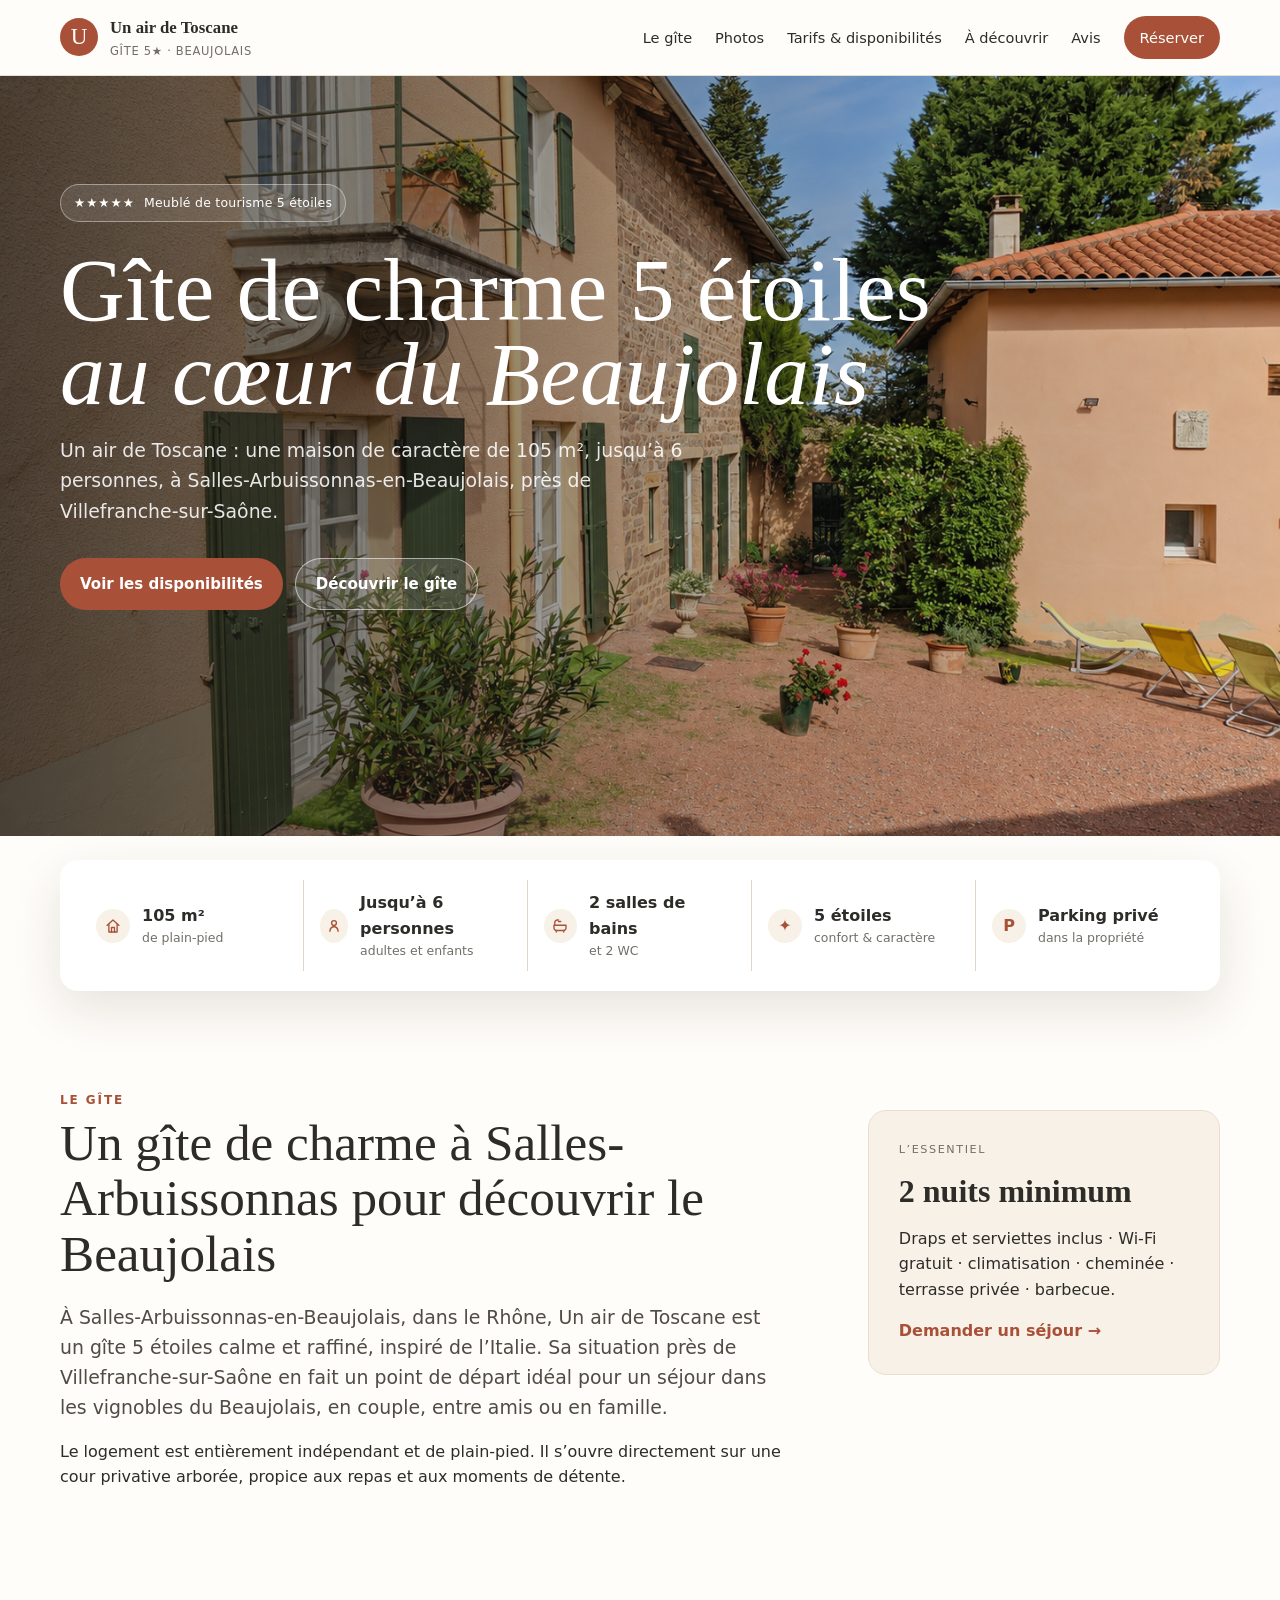
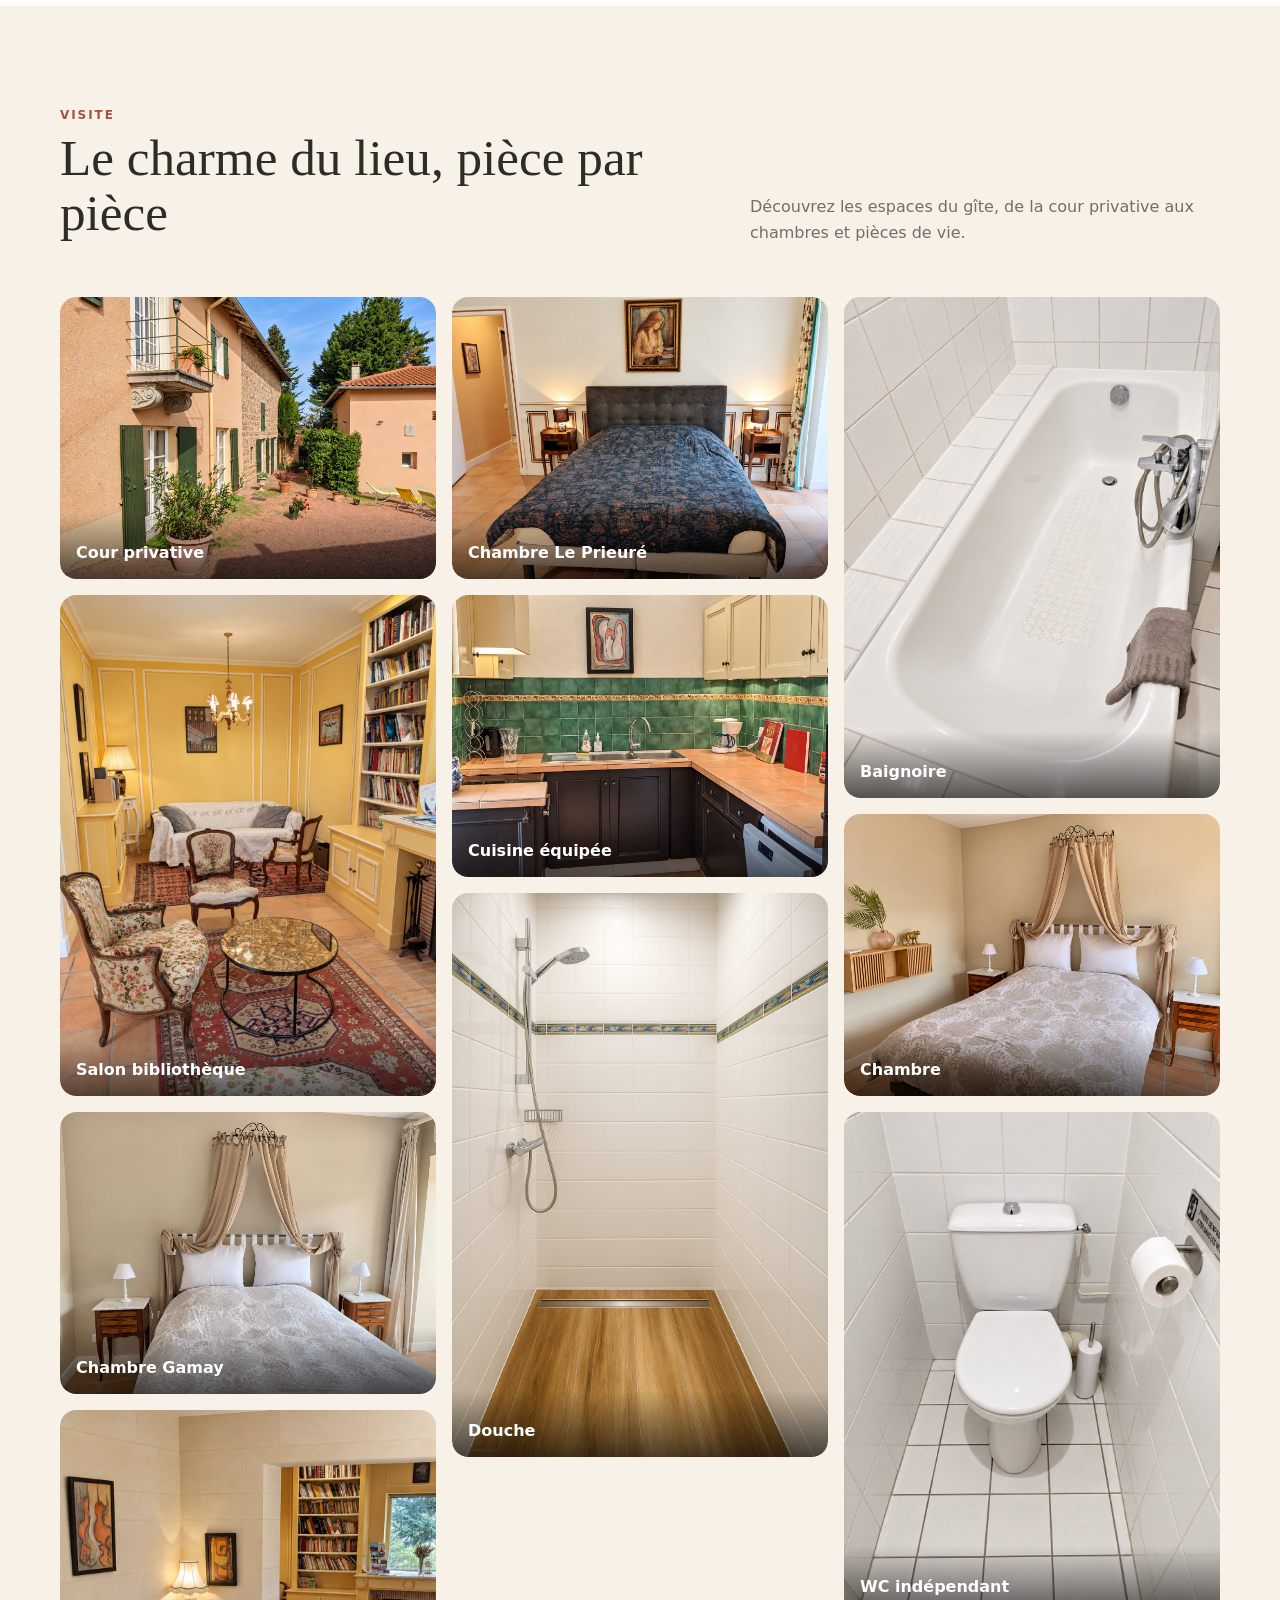
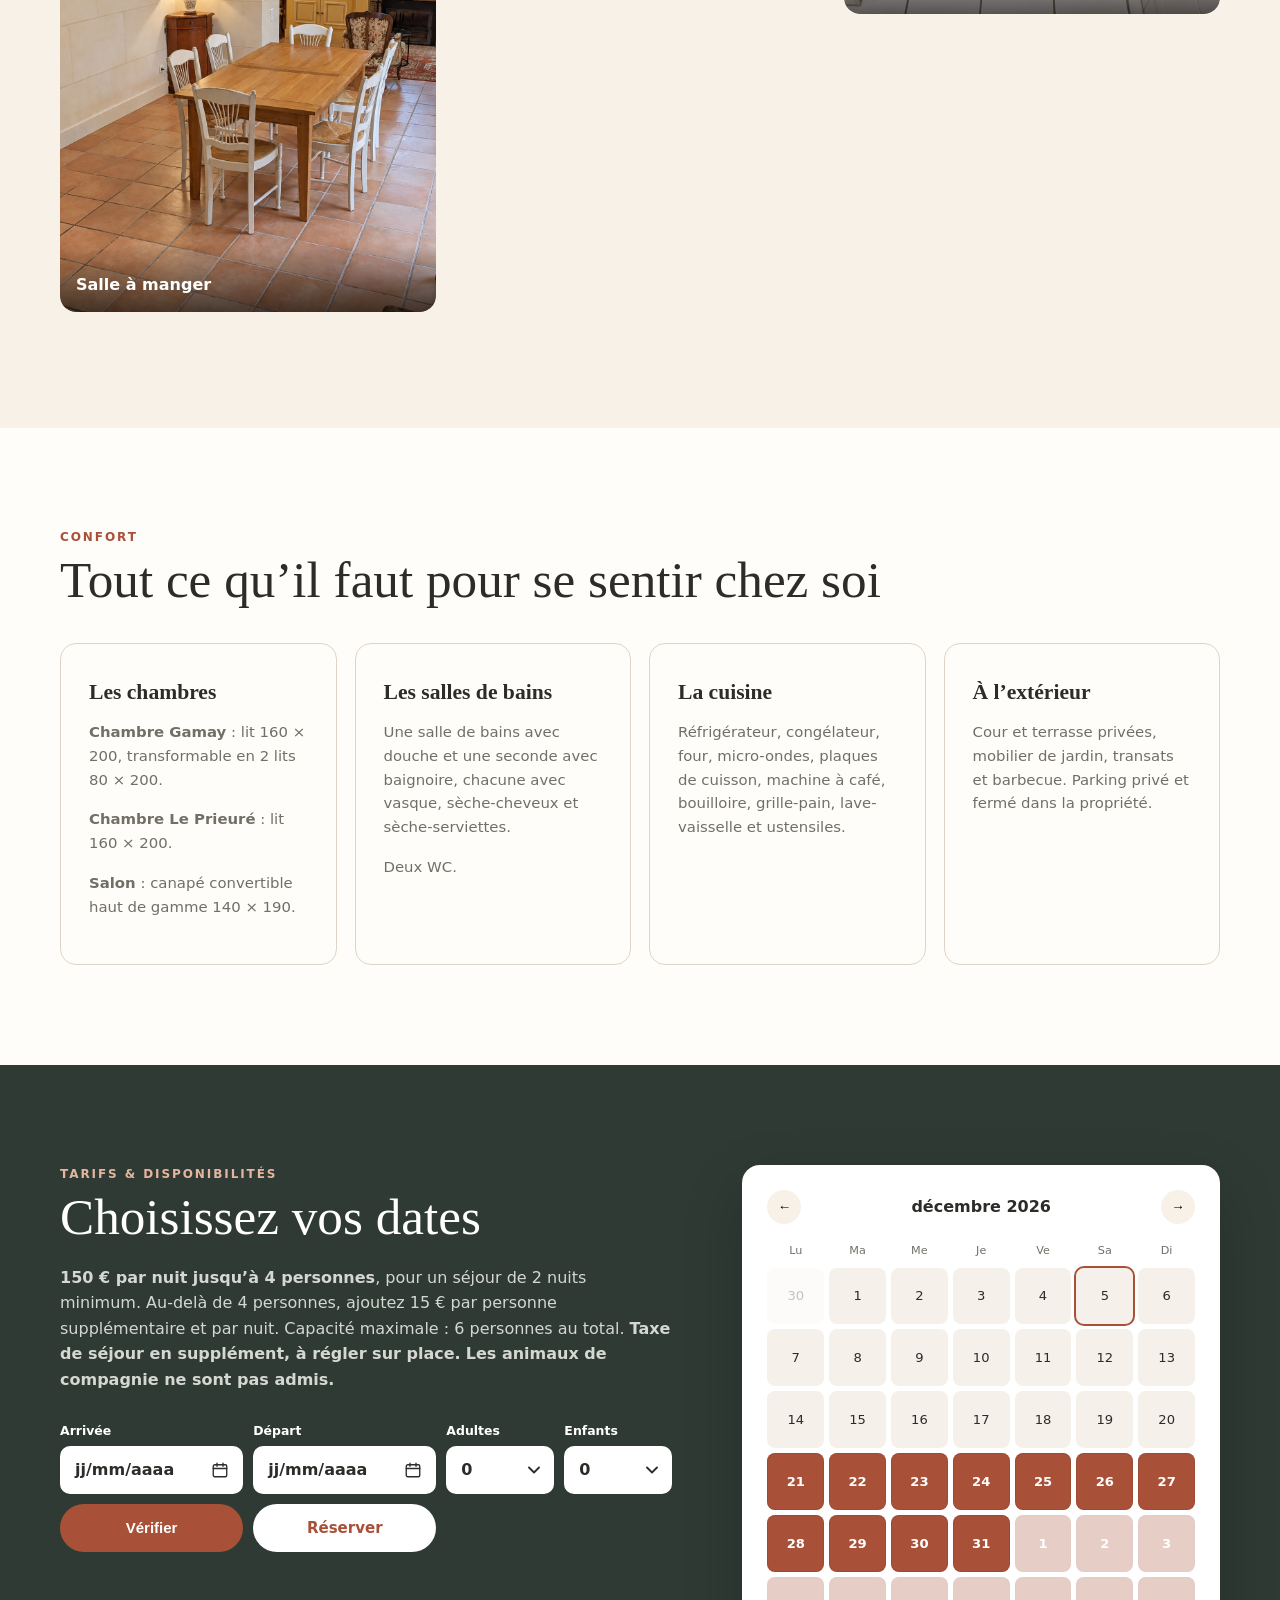
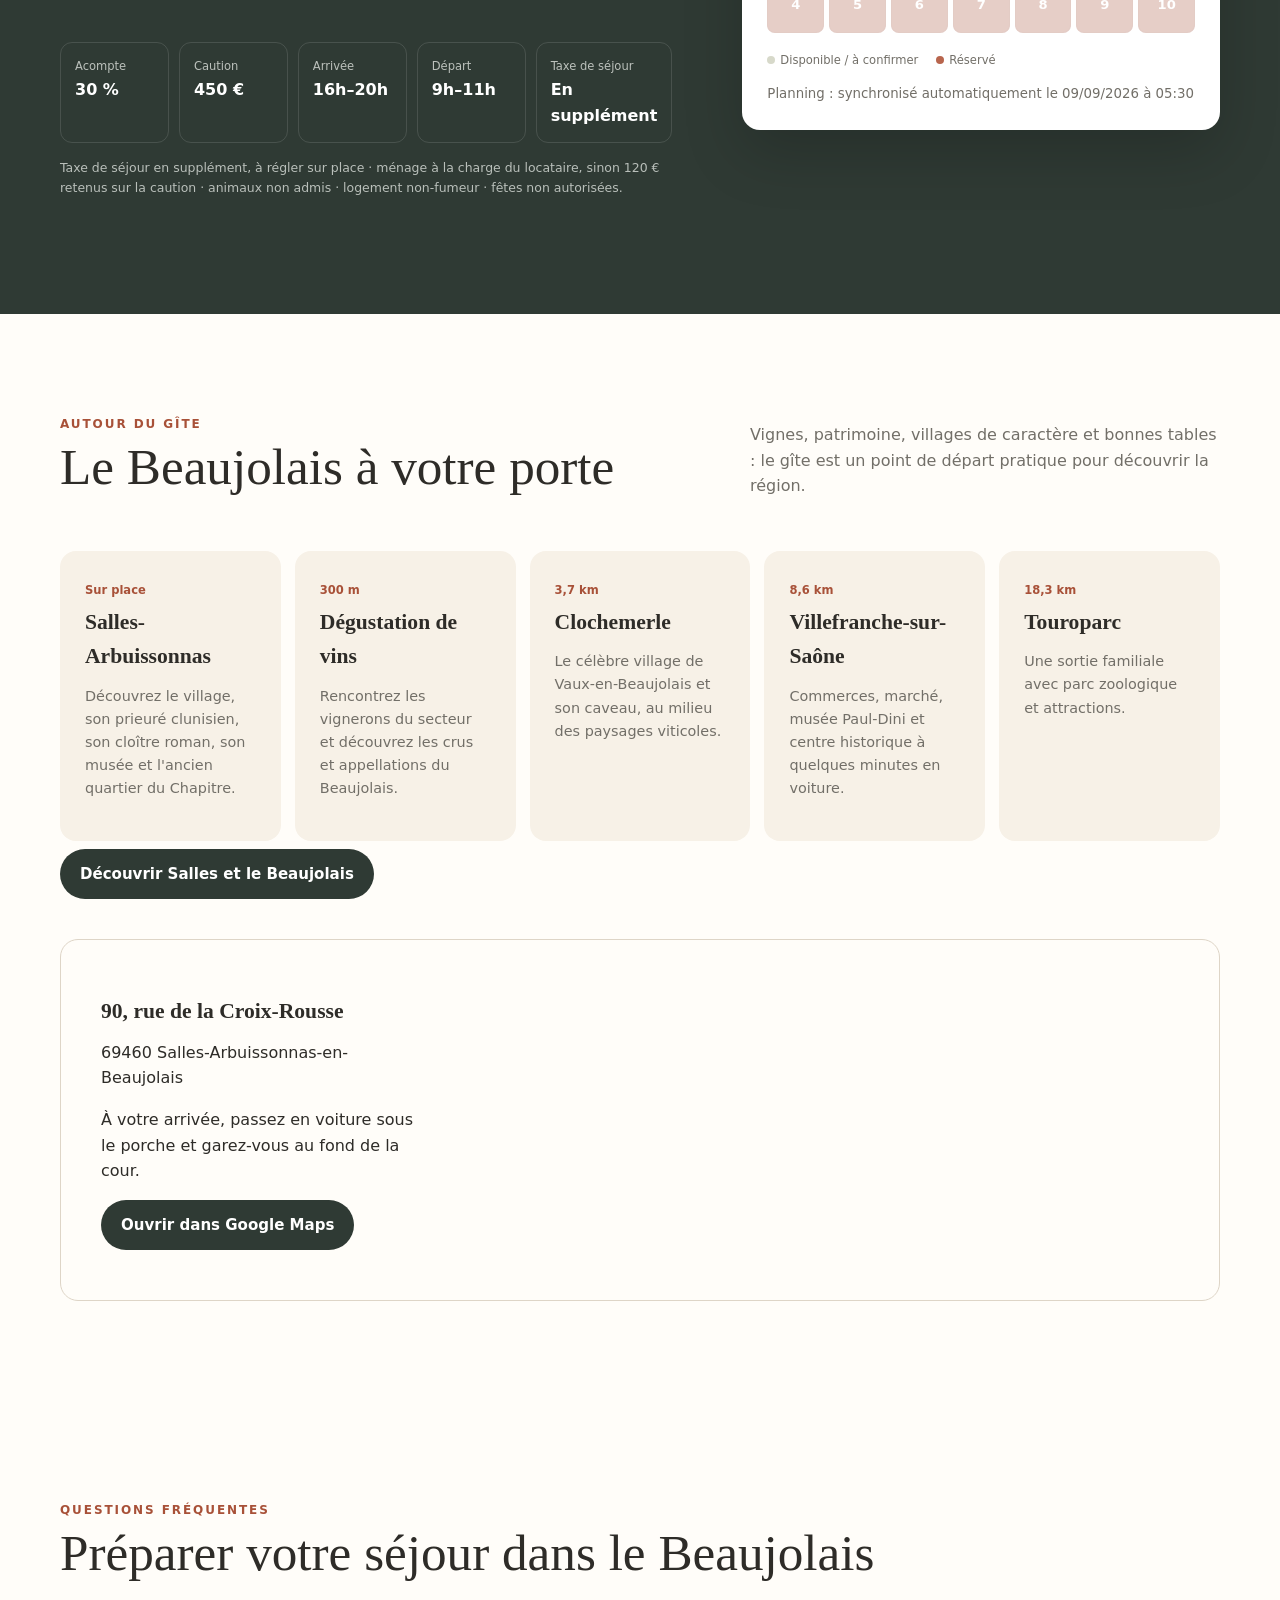
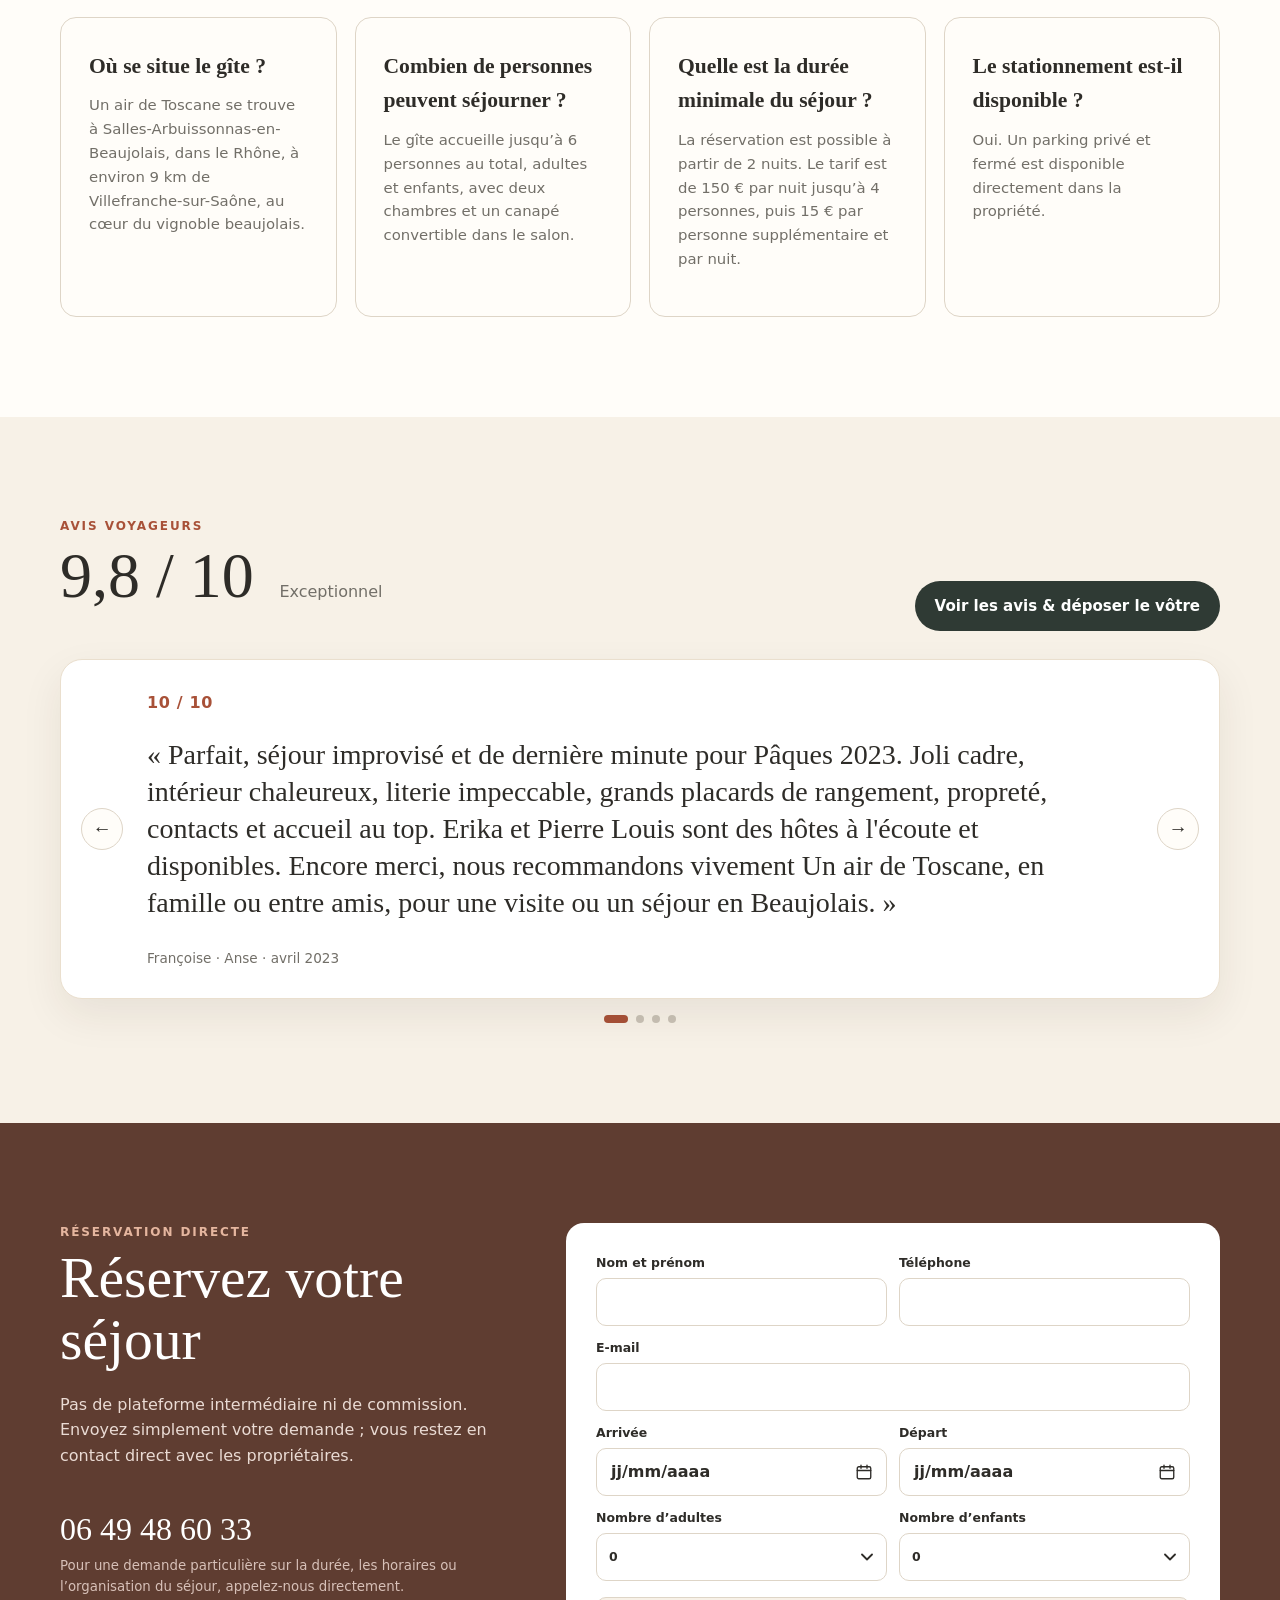
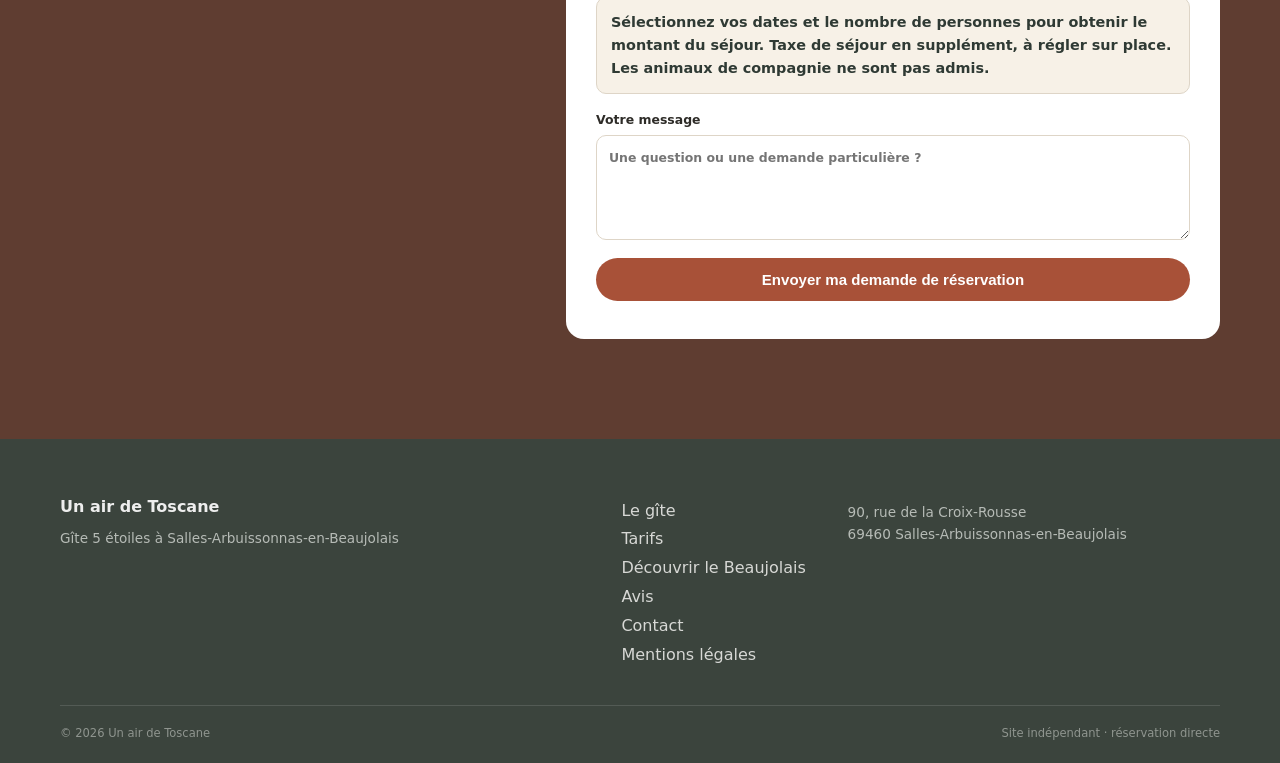
==== commit 2f423d1f: "Add files via upload" ====
--- a/index.html
+++ b/index.html
@@ -48,7 +48,7 @@
     </section>
 
     <section class="quickfacts wrap" aria-label="Informations principales">
-      <article><span class="fact-icon">⌂</span><div><b>105 m²</b><small>de plain-pied</small></div></article>
+      <article><span class="fact-icon fact-icon-svg" aria-hidden="true"><svg viewBox="0 0 24 24"><path d="M4 11.2 12 4l8 7.2"></path><path d="M6.5 9.5V20h11V9.5"></path><path d="M10 20v-6h4v6"></path></svg></span><div><b>105 m²</b><small>de plain-pied</small></div></article>
       <article><span class="fact-icon fact-icon-svg" aria-hidden="true"><svg viewBox="0 0 24 24"><circle cx="12" cy="8" r="3.2"></circle><path d="M6.5 19c.5-4 2.4-6 5.5-6s5 2 5.5 6"></path></svg></span><div><b>Jusqu’à 6 personnes</b><small>adultes et enfants</small></div></article>
       <article><span class="fact-icon fact-icon-svg" aria-hidden="true"><svg viewBox="0 0 24 24"><path d="M5 11V7.5A3.5 3.5 0 0 1 8.5 4H10"></path><path d="M4 11h16v3.5A3.5 3.5 0 0 1 16.5 18h-9A3.5 3.5 0 0 1 4 14.5V11Z"></path><path d="M7 18v2M17 18v2"></path><path d="M10 6h3"></path></svg></span><div><b>2 salles de bains</b><small>et 2 WC</small></div></article>
       <article><span class="fact-icon">✦</span><div><b>5 étoiles</b><small>confort & caractère</small></div></article>
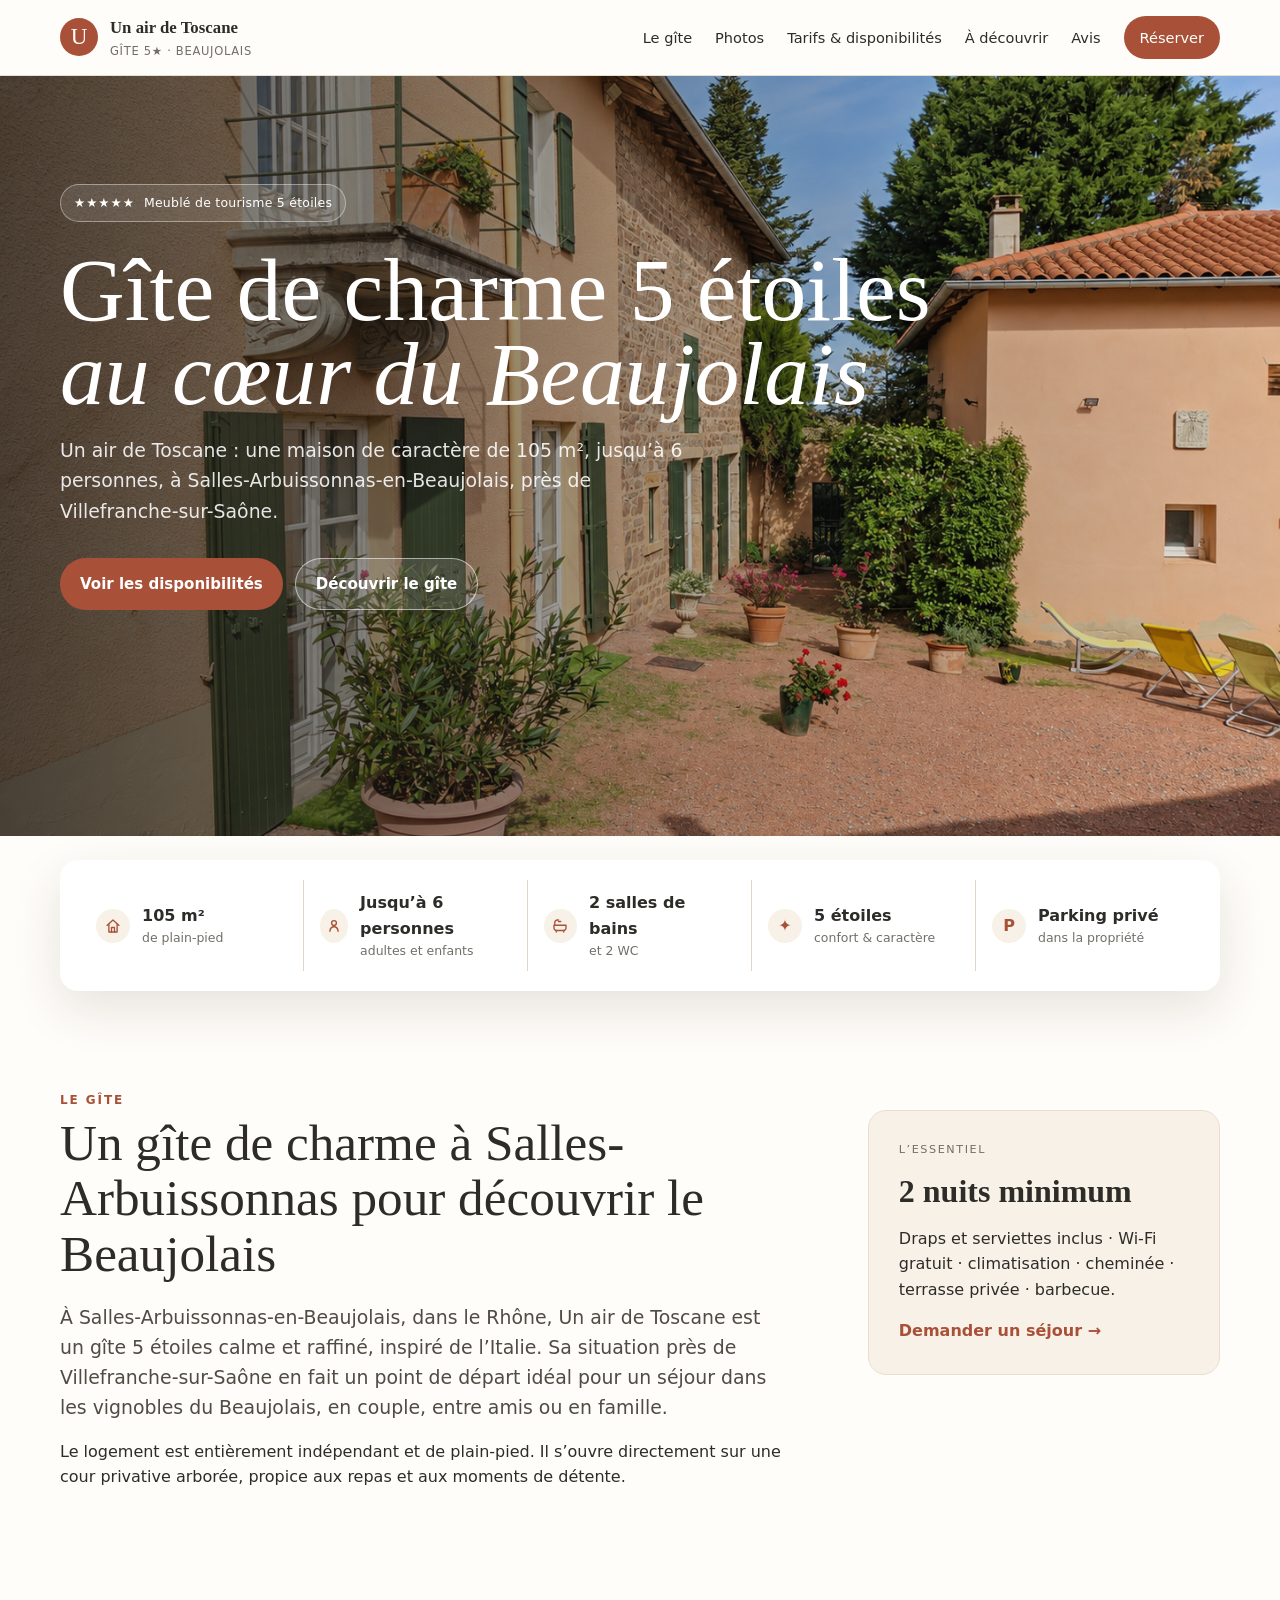
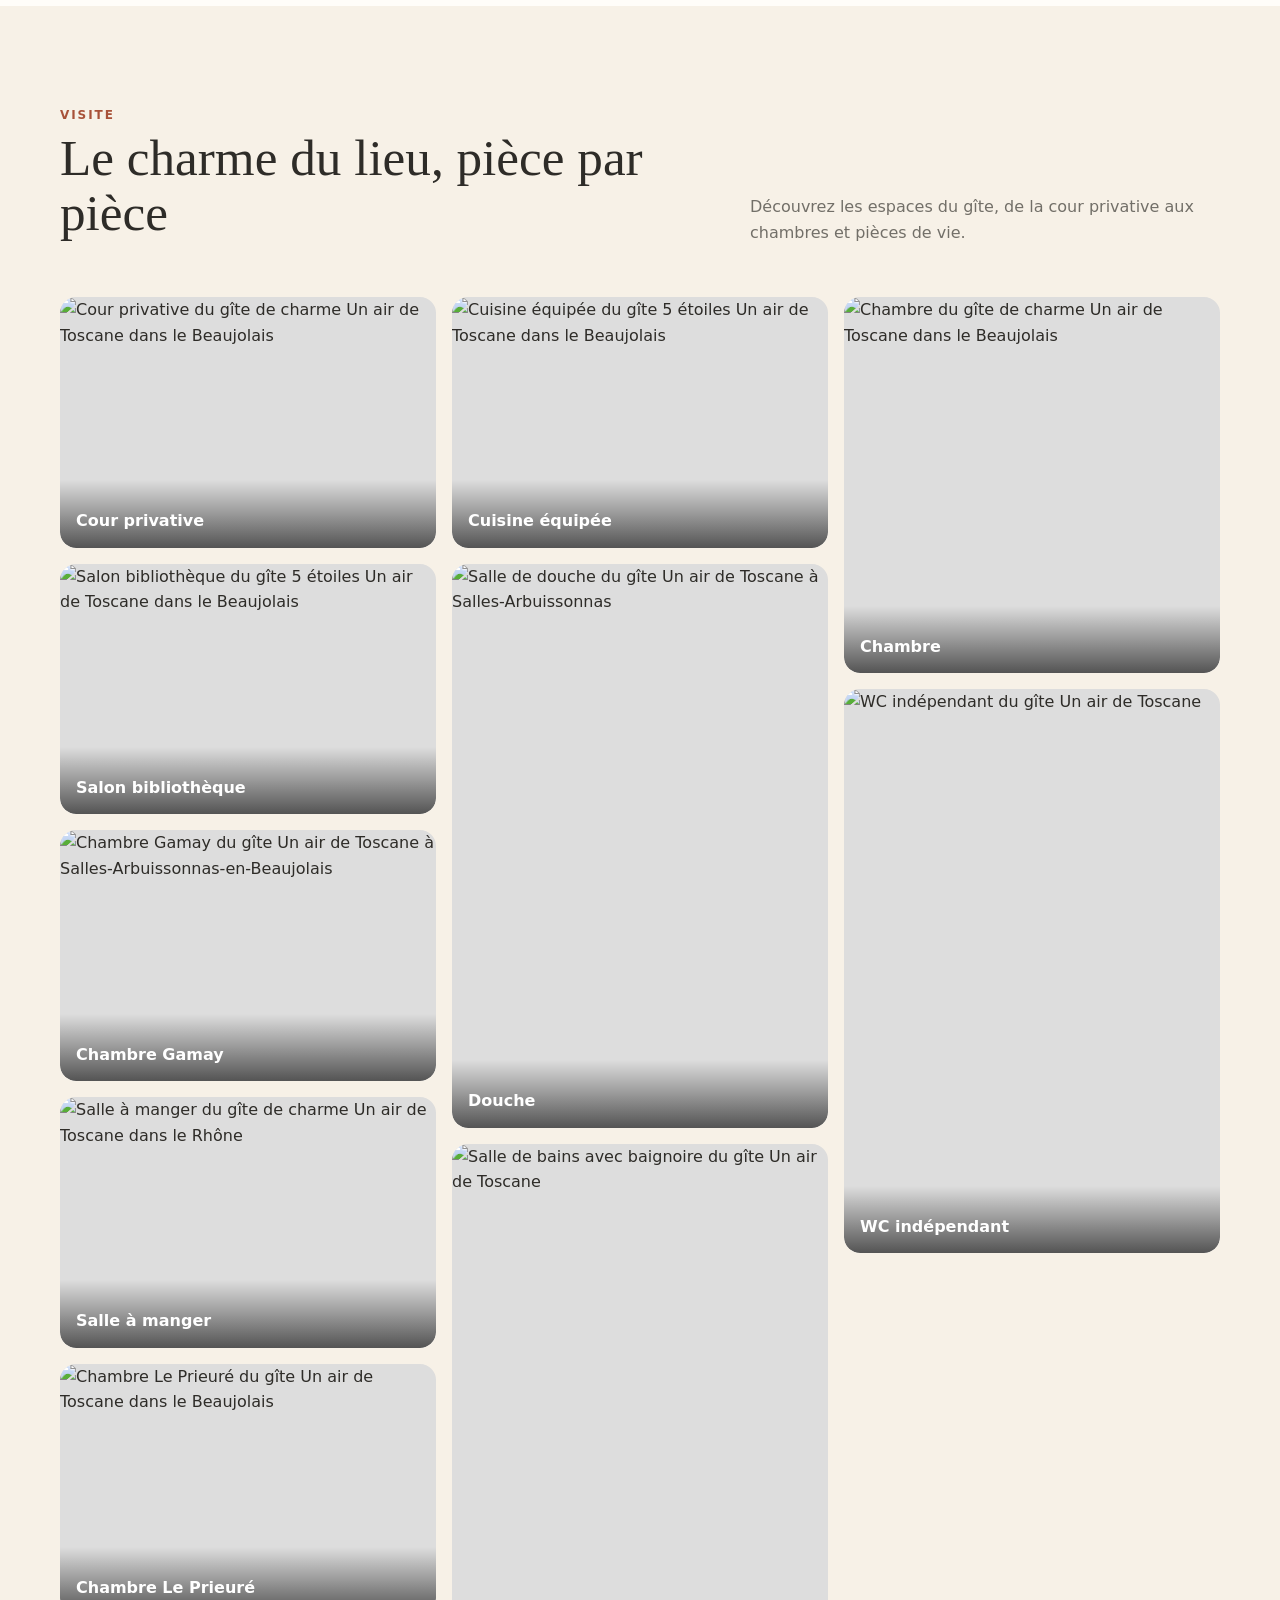
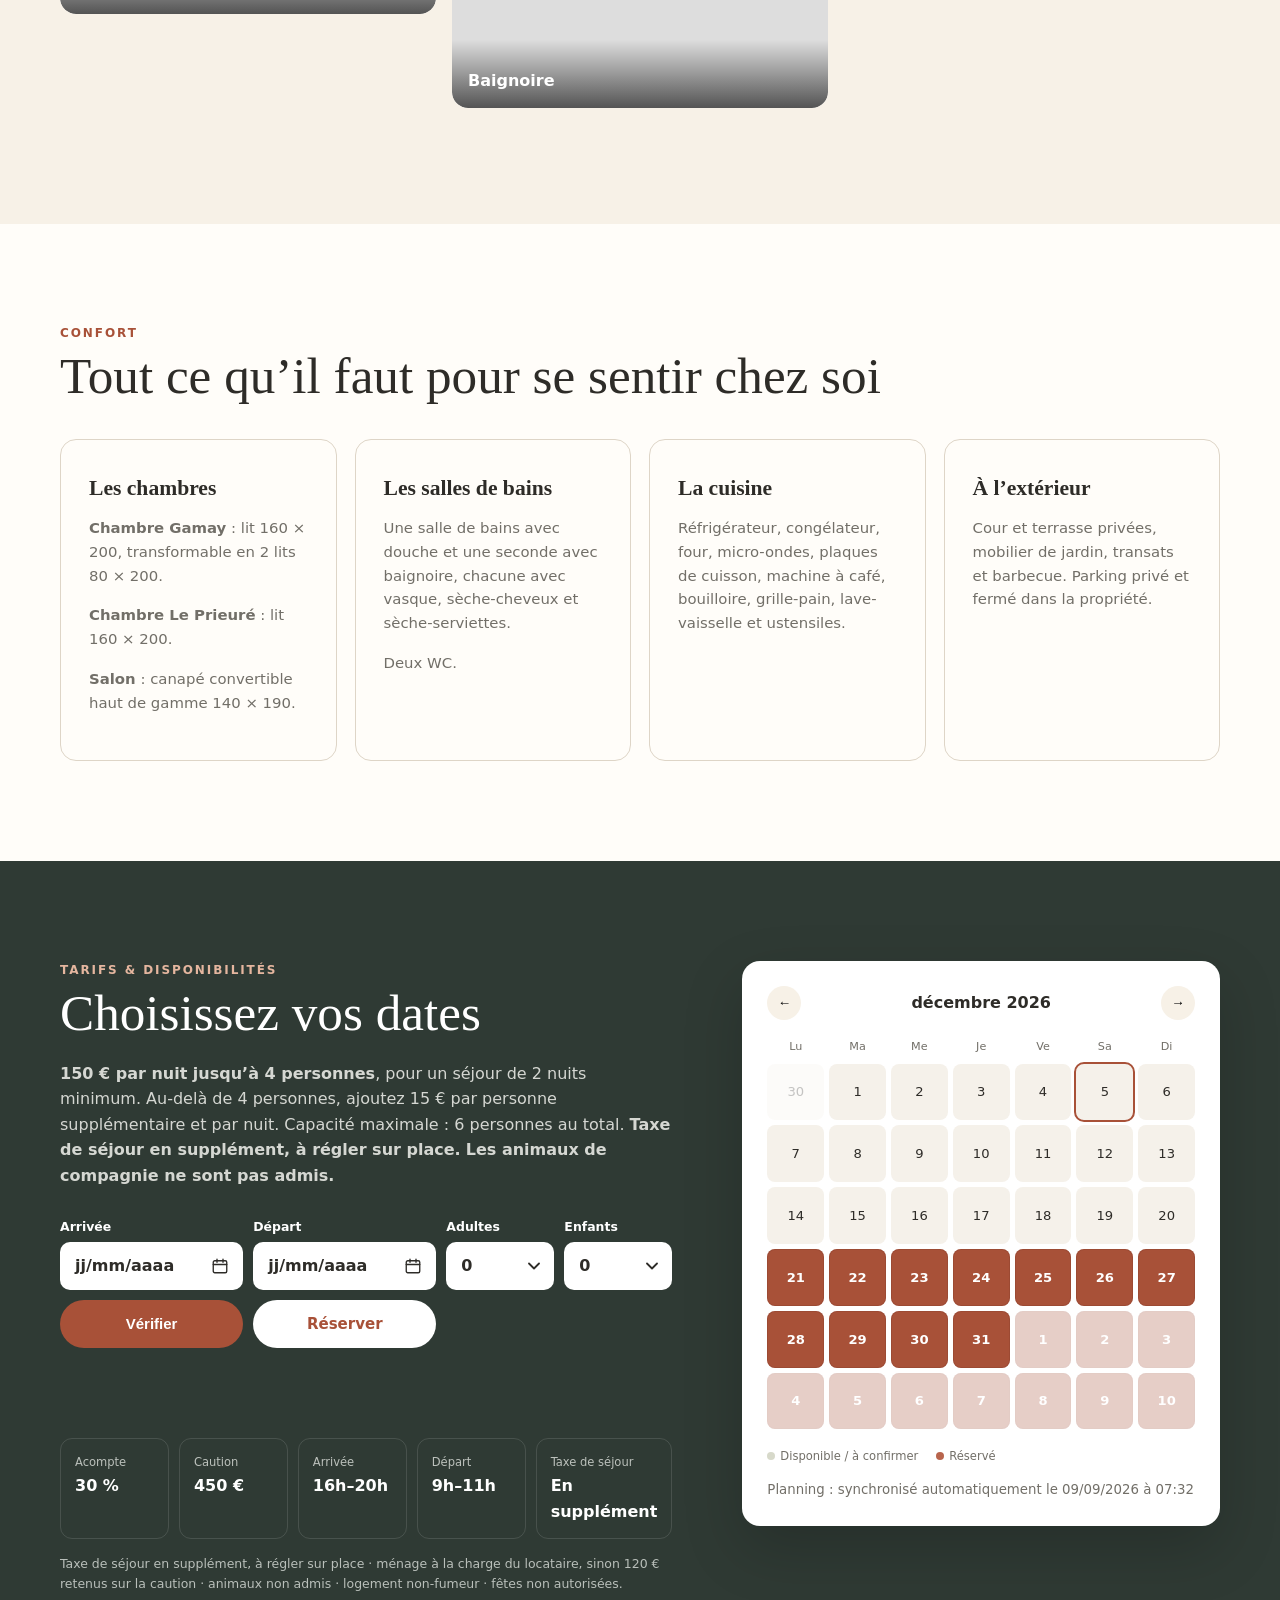
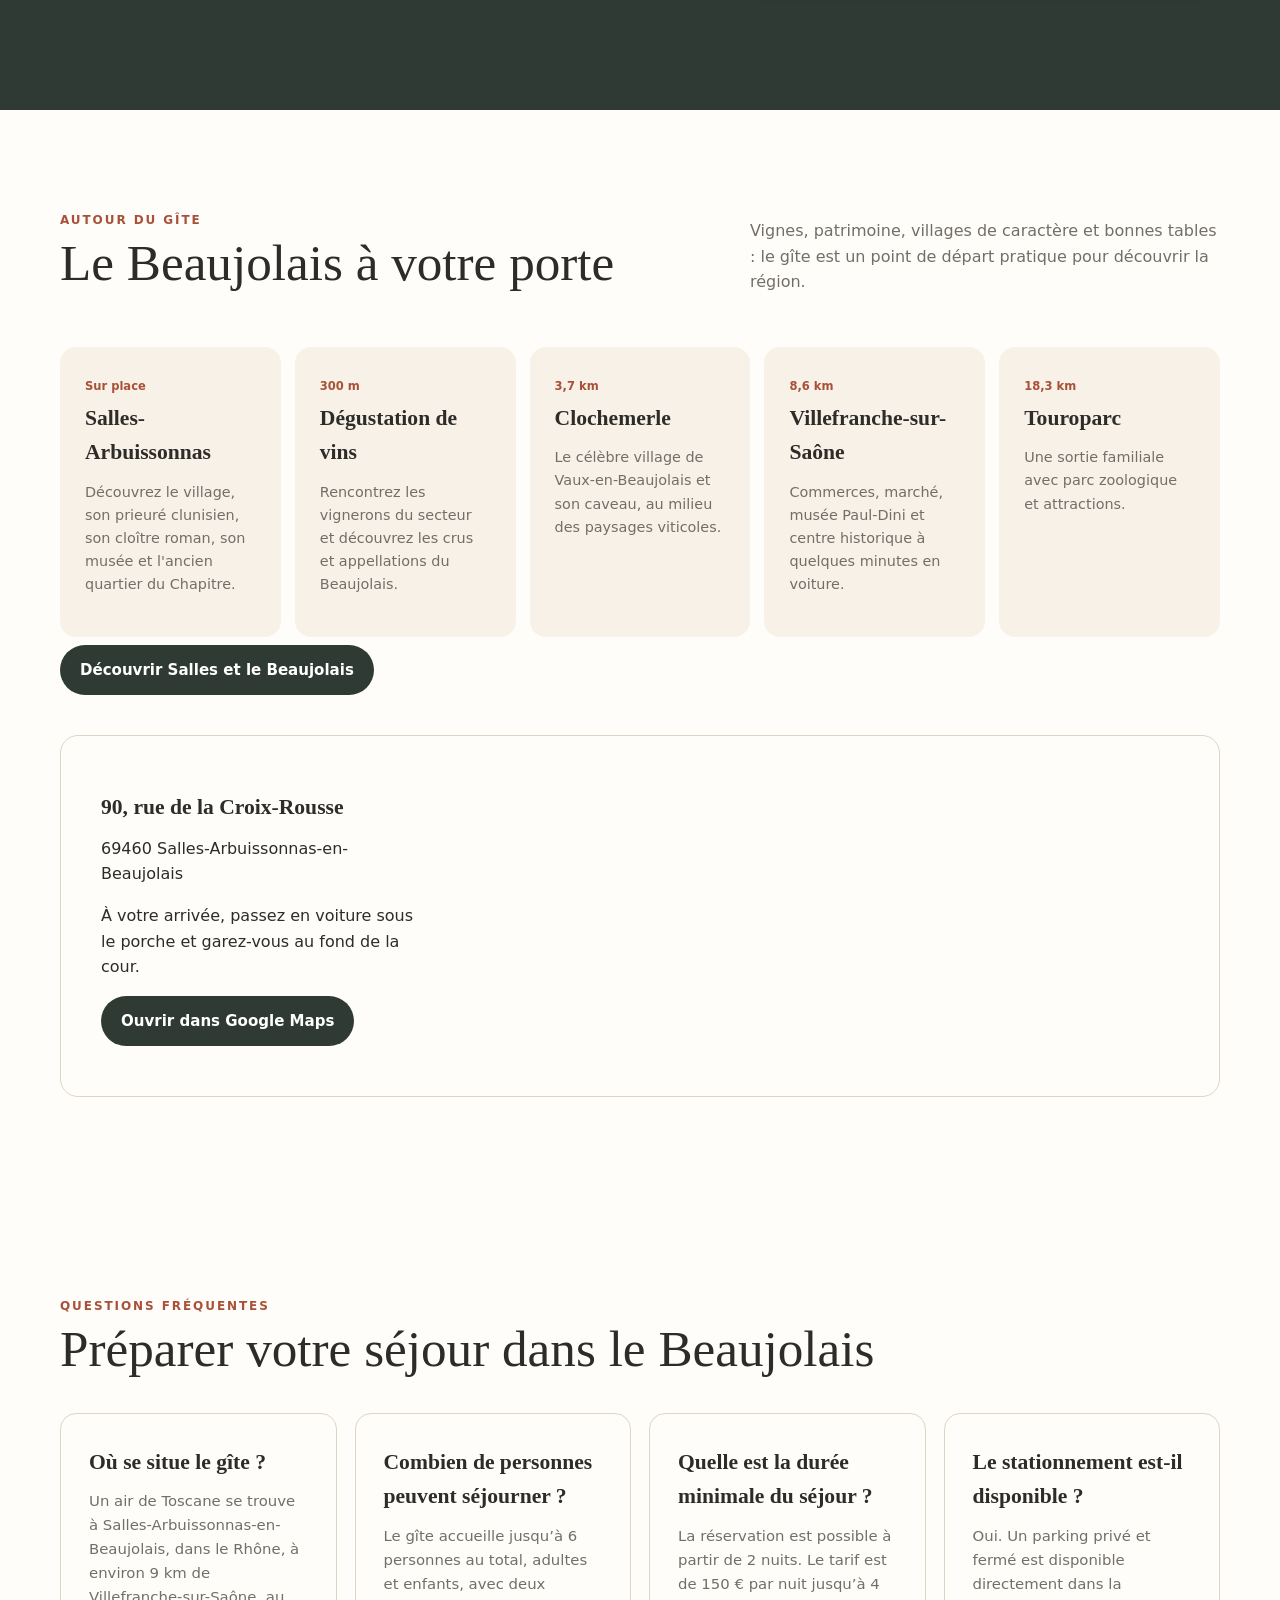
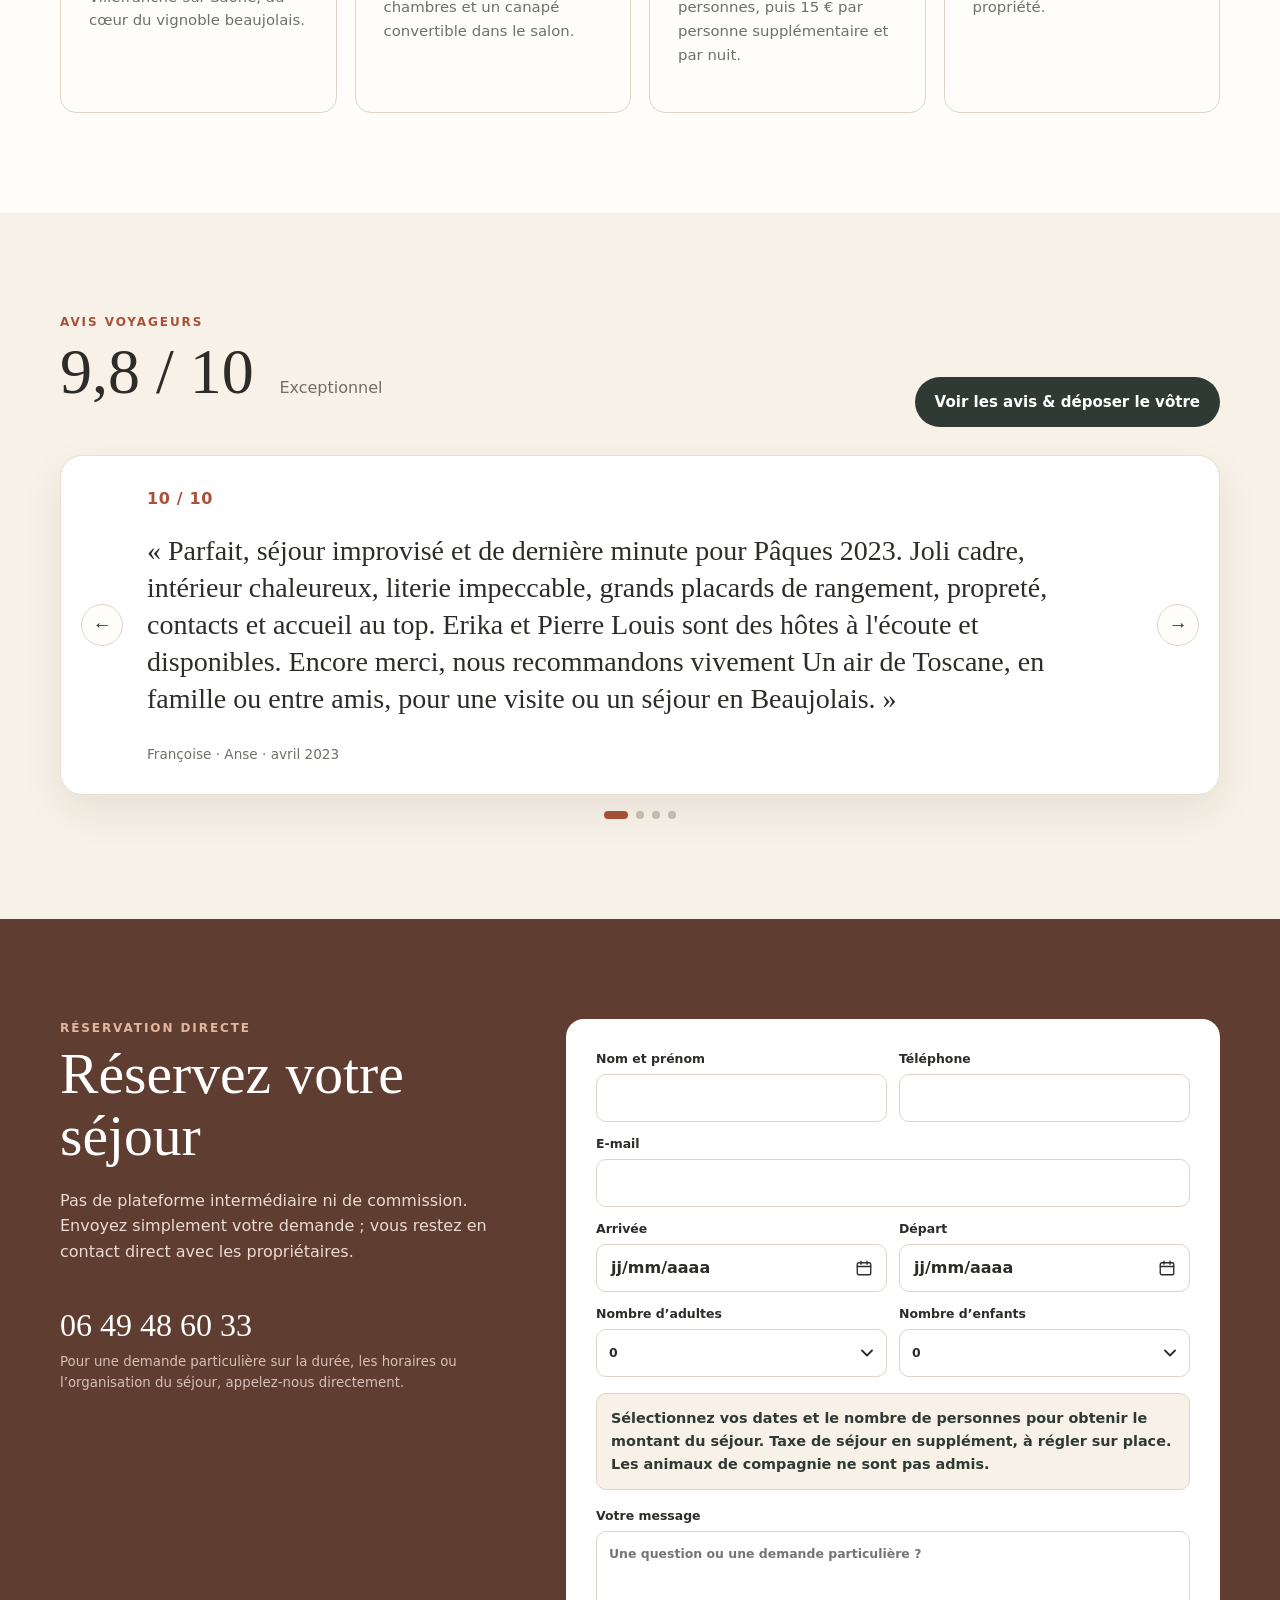
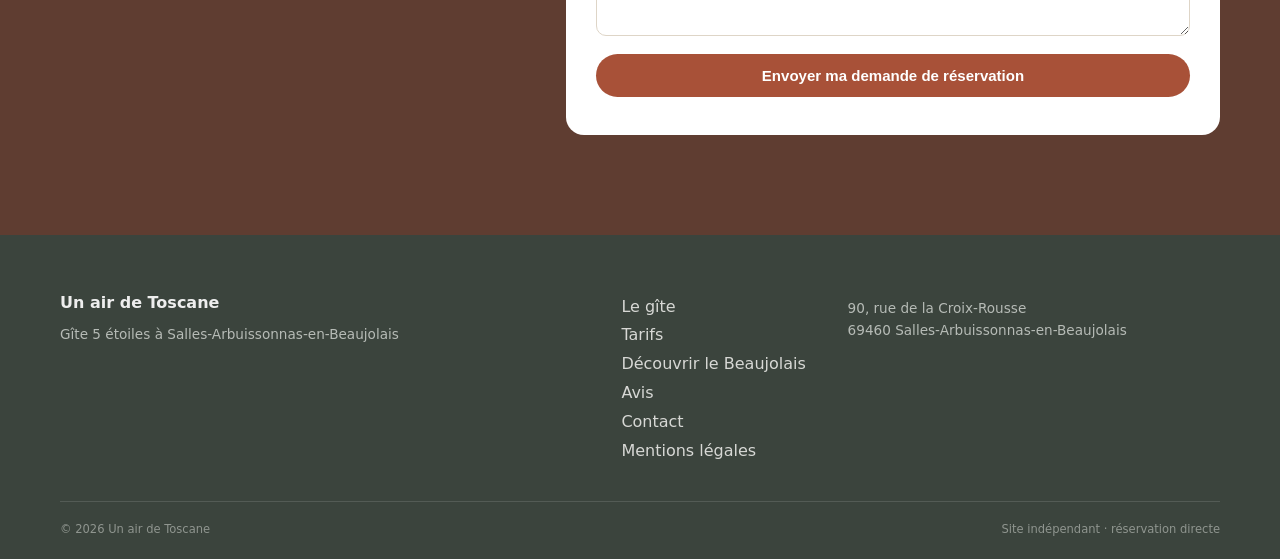
==== commit 7656e7a4: "Add files via upload" ====
--- a/index.html
+++ b/index.html
@@ -14,12 +14,12 @@
   <meta property="og:title" content="Gîte de charme 5 étoiles dans le Beaujolais | Un air de Toscane">
   <meta property="og:description" content="Gîte 5 étoiles de 105 m² au cœur du Beaujolais, jusqu’à 6 personnes, à Salles-Arbuissonnas près de Villefranche-sur-Saône.">
   <meta property="og:url" content="https://www.gite-unairdetoscane.fr/">
-  <meta property="og:image" content="https://www.gite-unairdetoscane.fr/assets/images/cour.png">
+  <meta property="og:image" content="https://www.gite-unairdetoscane.fr/assets/images/cour.webp">
   <meta property="og:image:alt" content="Cour privative du gîte Un air de Toscane dans le Beaujolais">
   <meta name="twitter:card" content="summary_large_image">
   <meta name="twitter:title" content="Gîte de charme 5 étoiles dans le Beaujolais | Un air de Toscane">
   <meta name="twitter:description" content="Gîte 5 étoiles à Salles-Arbuissonnas-en-Beaujolais, jusqu’à 6 personnes.">
-  <meta name="twitter:image" content="https://www.gite-unairdetoscane.fr/assets/images/cour.png">
+  <meta name="twitter:image" content="https://www.gite-unairdetoscane.fr/assets/images/cour.webp">
   <link rel="icon" href="assets/favicon.svg" type="image/svg+xml">
   <link rel="stylesheet" href="styles.css">
 </head>
@@ -71,16 +71,16 @@
       <div class="wrap">
         <div class="section-head"><div><div class="eyebrow">Visite</div><h2>Le charme du lieu, pièce par pièce</h2></div><p>Découvrez les espaces du gîte, de la cour privative aux chambres et pièces de vie.</p></div>
         <div class="gallery gallery-real">
-          <figure class="tall"><img src="assets/images/cour.png" alt="Cour privative du gîte de charme Un air de Toscane dans le Beaujolais" loading="lazy" width="1536" height="1024"><figcaption>Cour privative</figcaption></figure>
-          <figure><img src="assets/images/bibliotheque.png" alt="Salon bibliothèque du gîte 5 étoiles Un air de Toscane dans le Beaujolais" loading="lazy" width="1536" height="1024"><figcaption>Salon bibliothèque</figcaption></figure>
-          <figure><img src="assets/images/chambre-gamay.png" alt="Chambre Gamay du gîte Un air de Toscane à Salles-Arbuissonnas-en-Beaujolais" loading="lazy" width="1536" height="1024"><figcaption>Chambre Gamay</figcaption></figure>
-          <figure class="wide"><img src="assets/images/salle-a-manger.png" alt="Salle à manger du gîte de charme Un air de Toscane dans le Rhône" loading="lazy" width="1536" height="1024"><figcaption>Salle à manger</figcaption></figure>
-          <figure><img src="assets/images/chambre-prieure.png" alt="Chambre Le Prieuré du gîte Un air de Toscane dans le Beaujolais" loading="lazy" width="1536" height="1024"><figcaption>Chambre Le Prieuré</figcaption></figure>
-          <figure><img src="assets/images/cuisine.png" alt="Cuisine équipée du gîte 5 étoiles Un air de Toscane dans le Beaujolais" loading="lazy" width="1536" height="1024"><figcaption>Cuisine équipée</figcaption></figure>
-          <figure><img src="assets/images/douche.png" alt="Salle de douche du gîte Un air de Toscane à Salles-Arbuissonnas" loading="lazy" width="1024" height="1536"><figcaption>Douche</figcaption></figure>
-          <figure><img src="assets/images/baignoire.png" alt="Salle de bains avec baignoire du gîte Un air de Toscane" loading="lazy" width="1024" height="1536"><figcaption>Baignoire</figcaption></figure>
-          <figure><img src="assets/images/chambre-gamay-2.png" alt="Chambre du gîte de charme Un air de Toscane dans le Beaujolais" loading="lazy" width="1024" height="1024"><figcaption>Chambre</figcaption></figure>
-          <figure><img src="assets/images/wc.png" alt="WC indépendant du gîte Un air de Toscane" loading="lazy" width="1024" height="1536"><figcaption>WC indépendant</figcaption></figure>
+          <figure class="tall"><img src="assets/images/cour.webp" alt="Cour privative du gîte de charme Un air de Toscane dans le Beaujolais" loading="lazy" width="1536" height="1024"><figcaption>Cour privative</figcaption></figure>
+          <figure><img src="assets/images/bibliotheque.webp" alt="Salon bibliothèque du gîte 5 étoiles Un air de Toscane dans le Beaujolais" loading="lazy" width="1536" height="1024"><figcaption>Salon bibliothèque</figcaption></figure>
+          <figure><img src="assets/images/chambre-gamay.webp" alt="Chambre Gamay du gîte Un air de Toscane à Salles-Arbuissonnas-en-Beaujolais" loading="lazy" width="1536" height="1024"><figcaption>Chambre Gamay</figcaption></figure>
+          <figure class="wide"><img src="assets/images/salle-a-manger.webp" alt="Salle à manger du gîte de charme Un air de Toscane dans le Rhône" loading="lazy" width="1536" height="1024"><figcaption>Salle à manger</figcaption></figure>
+          <figure><img src="assets/images/chambre-prieure.webp" alt="Chambre Le Prieuré du gîte Un air de Toscane dans le Beaujolais" loading="lazy" width="1536" height="1024"><figcaption>Chambre Le Prieuré</figcaption></figure>
+          <figure><img src="assets/images/cuisine.webp" alt="Cuisine équipée du gîte 5 étoiles Un air de Toscane dans le Beaujolais" loading="lazy" width="1536" height="1024"><figcaption>Cuisine équipée</figcaption></figure>
+          <figure><img src="assets/images/douche.webp" alt="Salle de douche du gîte Un air de Toscane à Salles-Arbuissonnas" loading="lazy" width="1024" height="1536"><figcaption>Douche</figcaption></figure>
+          <figure><img src="assets/images/baignoire.webp" alt="Salle de bains avec baignoire du gîte Un air de Toscane" loading="lazy" width="1024" height="1536"><figcaption>Baignoire</figcaption></figure>
+          <figure><img src="assets/images/chambre-gamay-2.webp" alt="Chambre du gîte de charme Un air de Toscane dans le Beaujolais" loading="lazy" width="1024" height="1024"><figcaption>Chambre</figcaption></figure>
+          <figure><img src="assets/images/wc.webp" alt="WC indépendant du gîte Un air de Toscane" loading="lazy" width="1024" height="1536"><figcaption>WC indépendant</figcaption></figure>
         </div>
       </div>
     </section>
@@ -236,15 +236,15 @@
       "url": "https://www.gite-unairdetoscane.fr/",
       "description": "Gîte de charme 5 étoiles de 105 m² à Salles-Arbuissonnas-en-Beaujolais, jusqu’à 6 personnes, avec deux chambres, deux salles de bains, cour privée et parking.",
       "image": [
-        "https://www.gite-unairdetoscane.fr/assets/images/cour.png",
-        "https://www.gite-unairdetoscane.fr/assets/images/chambre-gamay.png",
-        "https://www.gite-unairdetoscane.fr/assets/images/chambre-prieure.png",
-        "https://www.gite-unairdetoscane.fr/assets/images/salle-a-manger.png",
-        "https://www.gite-unairdetoscane.fr/assets/images/cuisine.png",
-        "https://www.gite-unairdetoscane.fr/assets/images/bibliotheque.png",
-        "https://www.gite-unairdetoscane.fr/assets/images/douche.png",
-        "https://www.gite-unairdetoscane.fr/assets/images/baignoire.png",
-        "https://www.gite-unairdetoscane.fr/assets/images/wc.png"
+        "https://www.gite-unairdetoscane.fr/assets/images/cour.webp",
+        "https://www.gite-unairdetoscane.fr/assets/images/chambre-gamay.webp",
+        "https://www.gite-unairdetoscane.fr/assets/images/chambre-prieure.webp",
+        "https://www.gite-unairdetoscane.fr/assets/images/salle-a-manger.webp",
+        "https://www.gite-unairdetoscane.fr/assets/images/cuisine.webp",
+        "https://www.gite-unairdetoscane.fr/assets/images/bibliotheque.webp",
+        "https://www.gite-unairdetoscane.fr/assets/images/douche.webp",
+        "https://www.gite-unairdetoscane.fr/assets/images/baignoire.webp",
+        "https://www.gite-unairdetoscane.fr/assets/images/wc.webp"
       ],
       "latitude": 46.03916,
       "longitude": 4.63317,
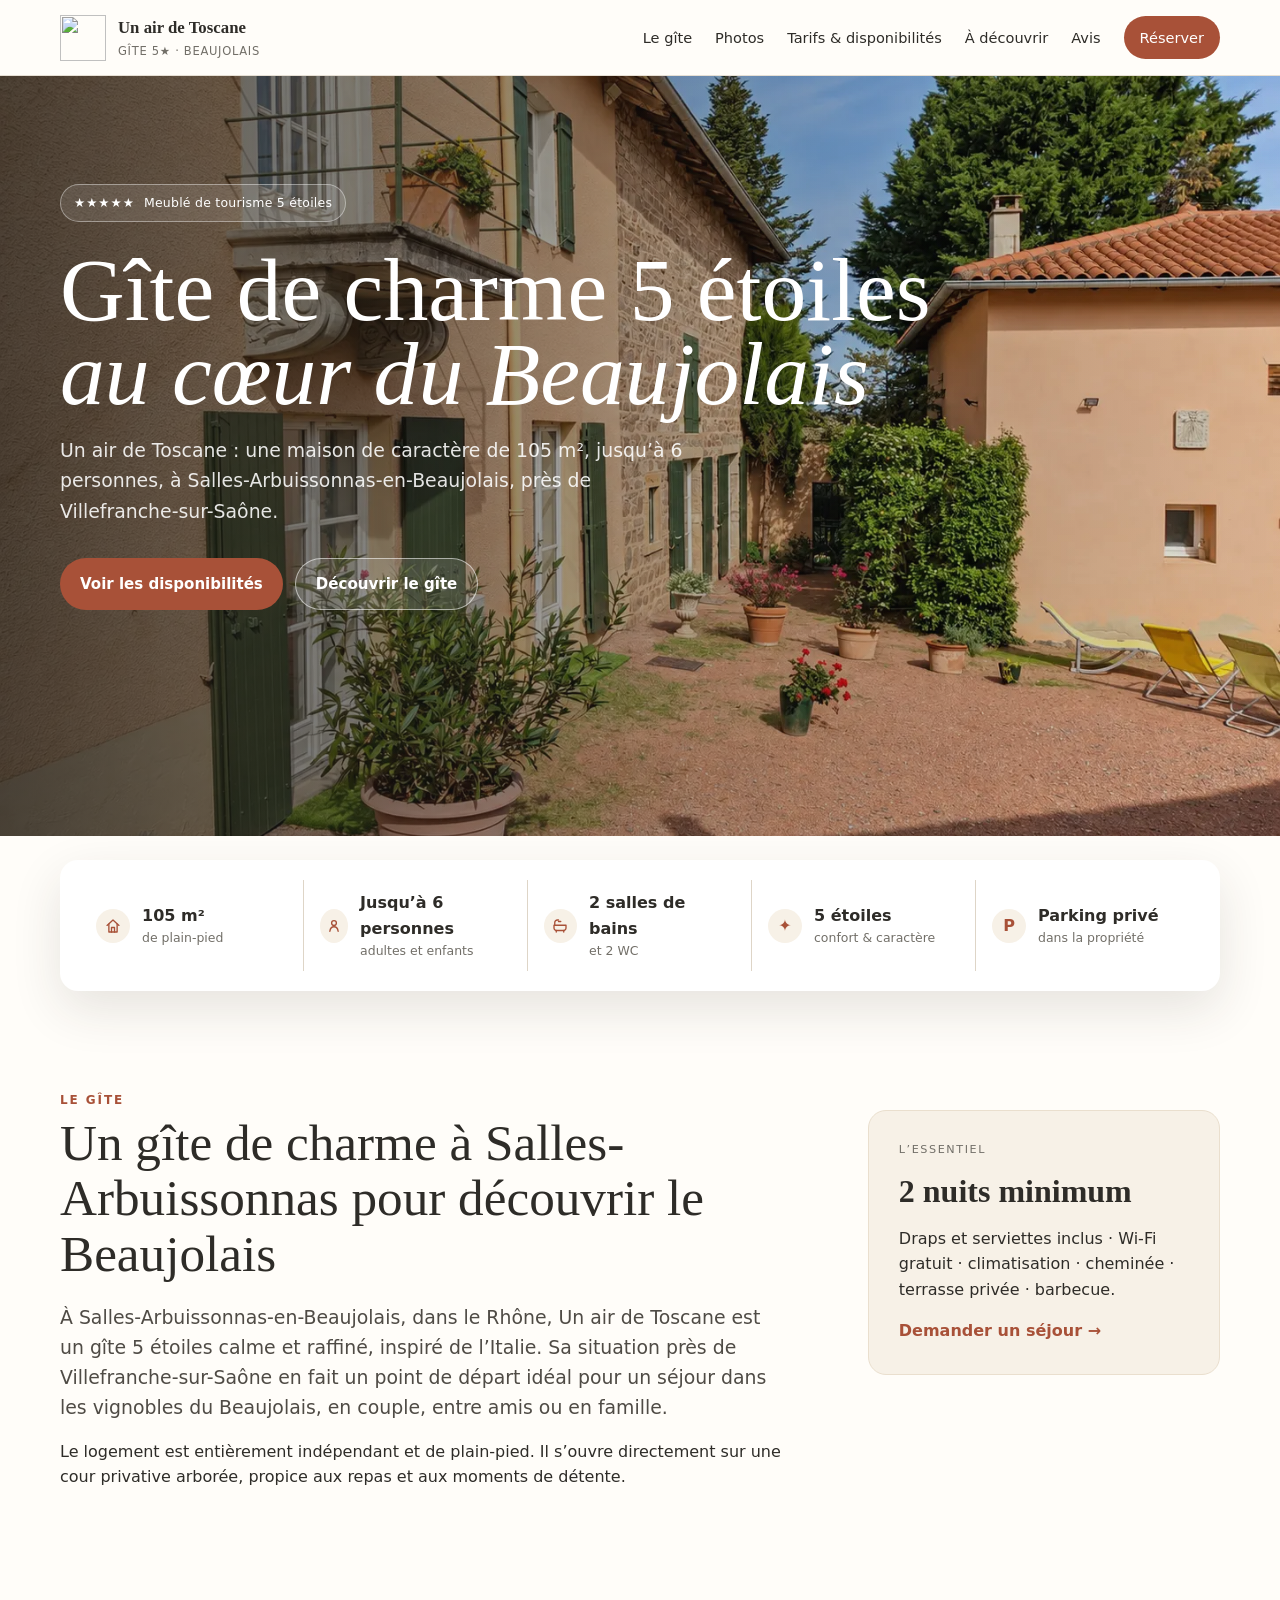
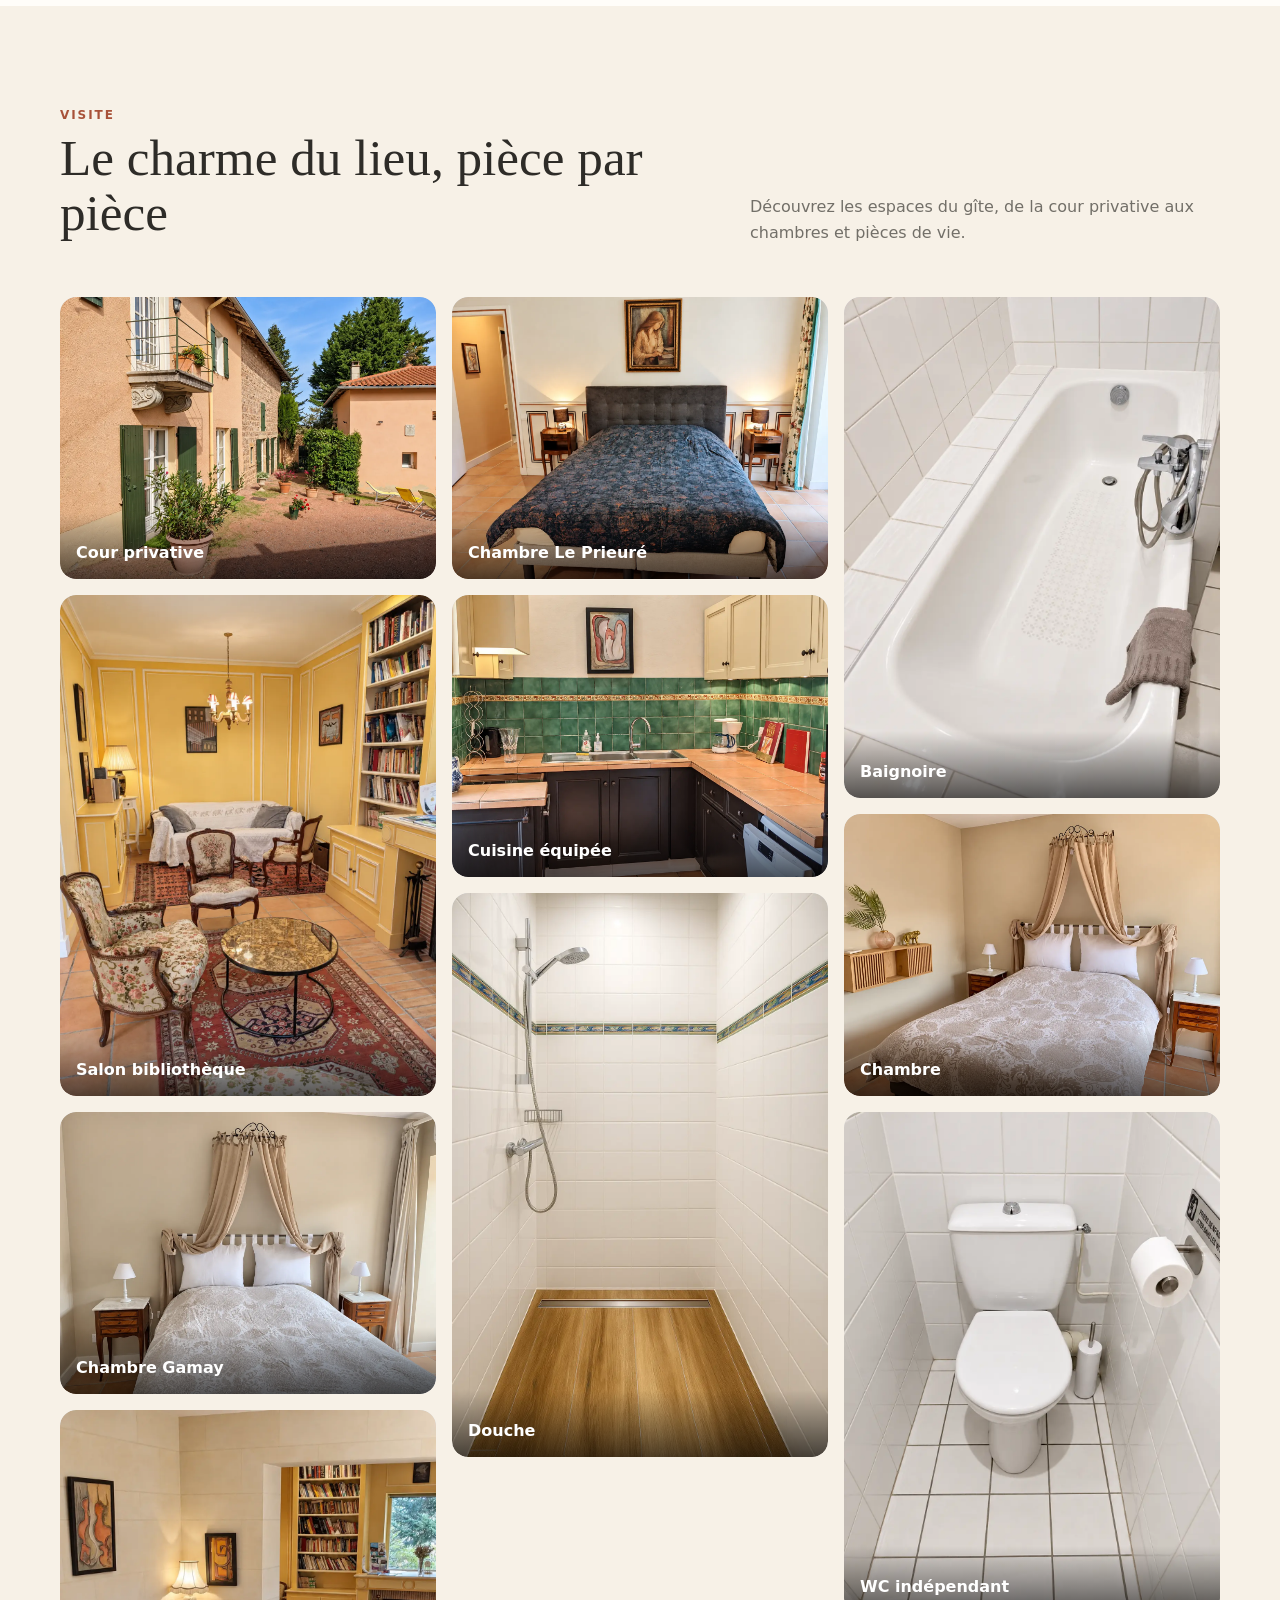
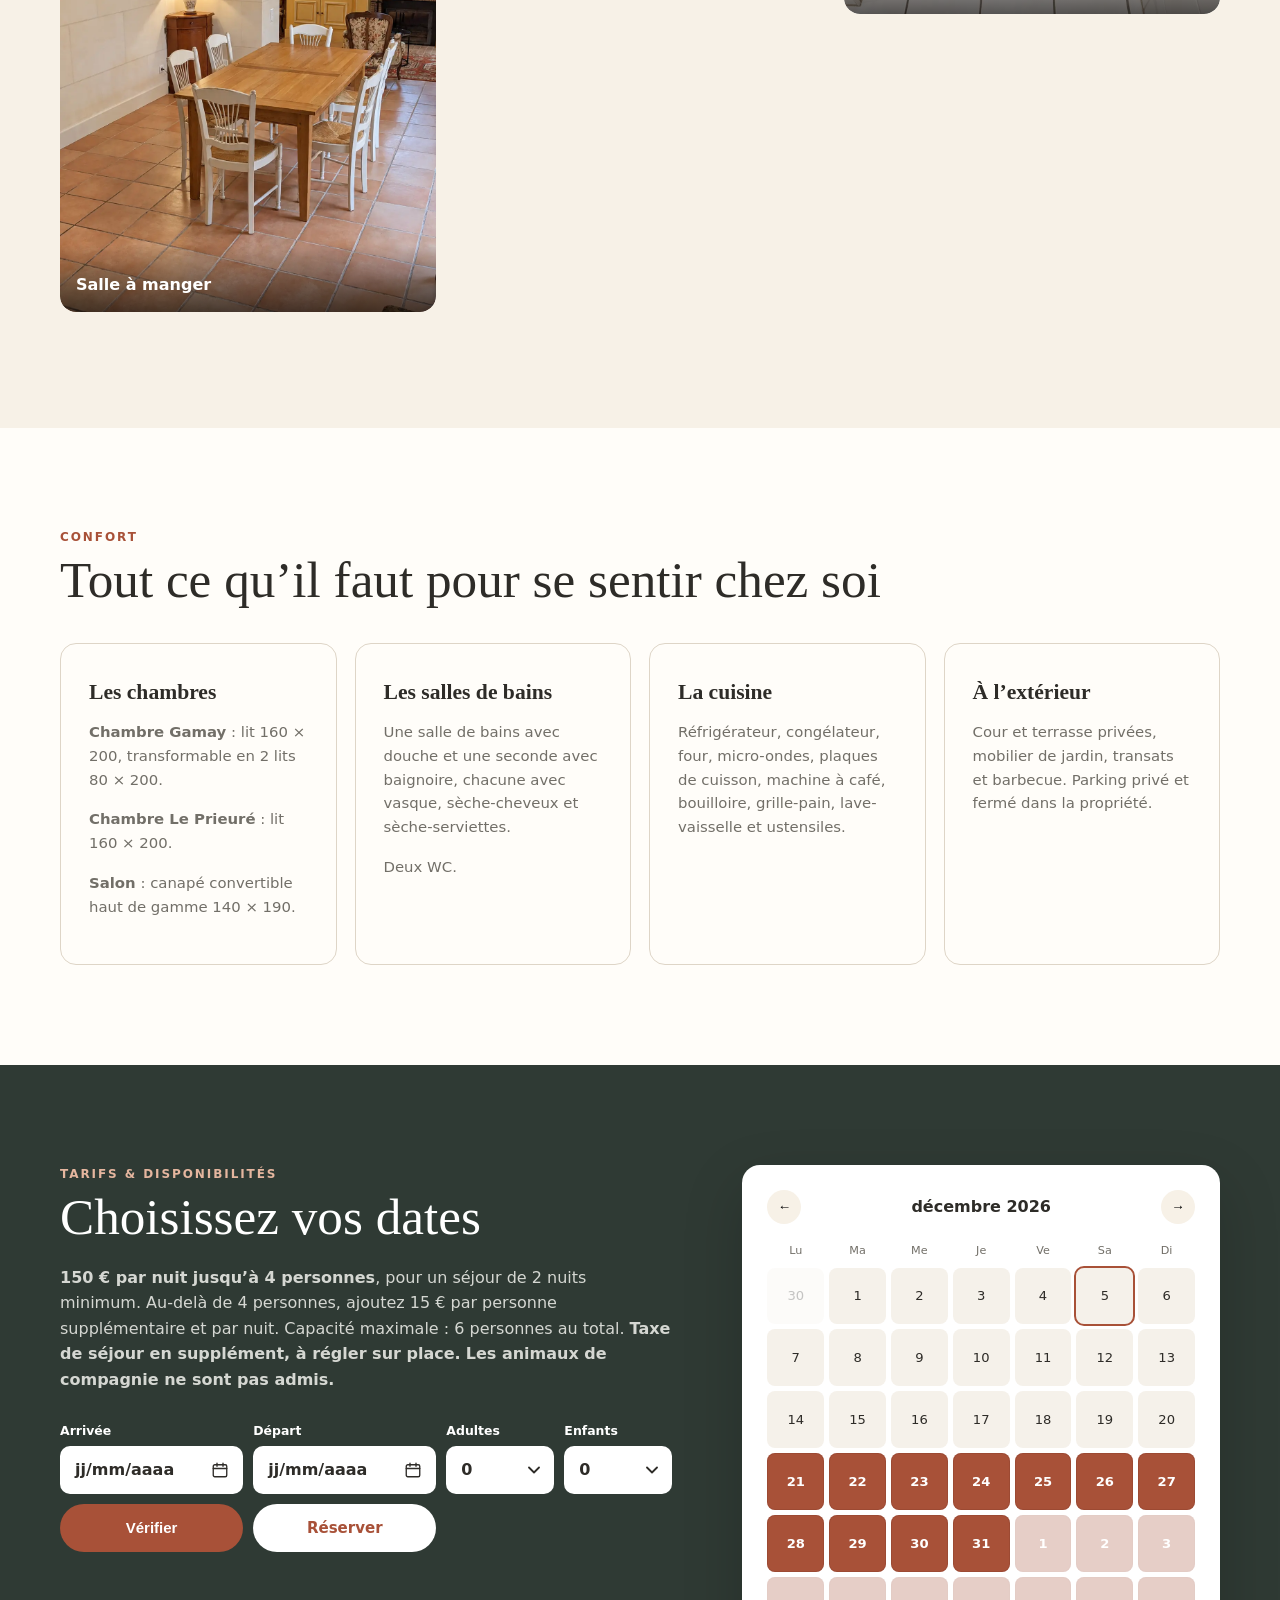
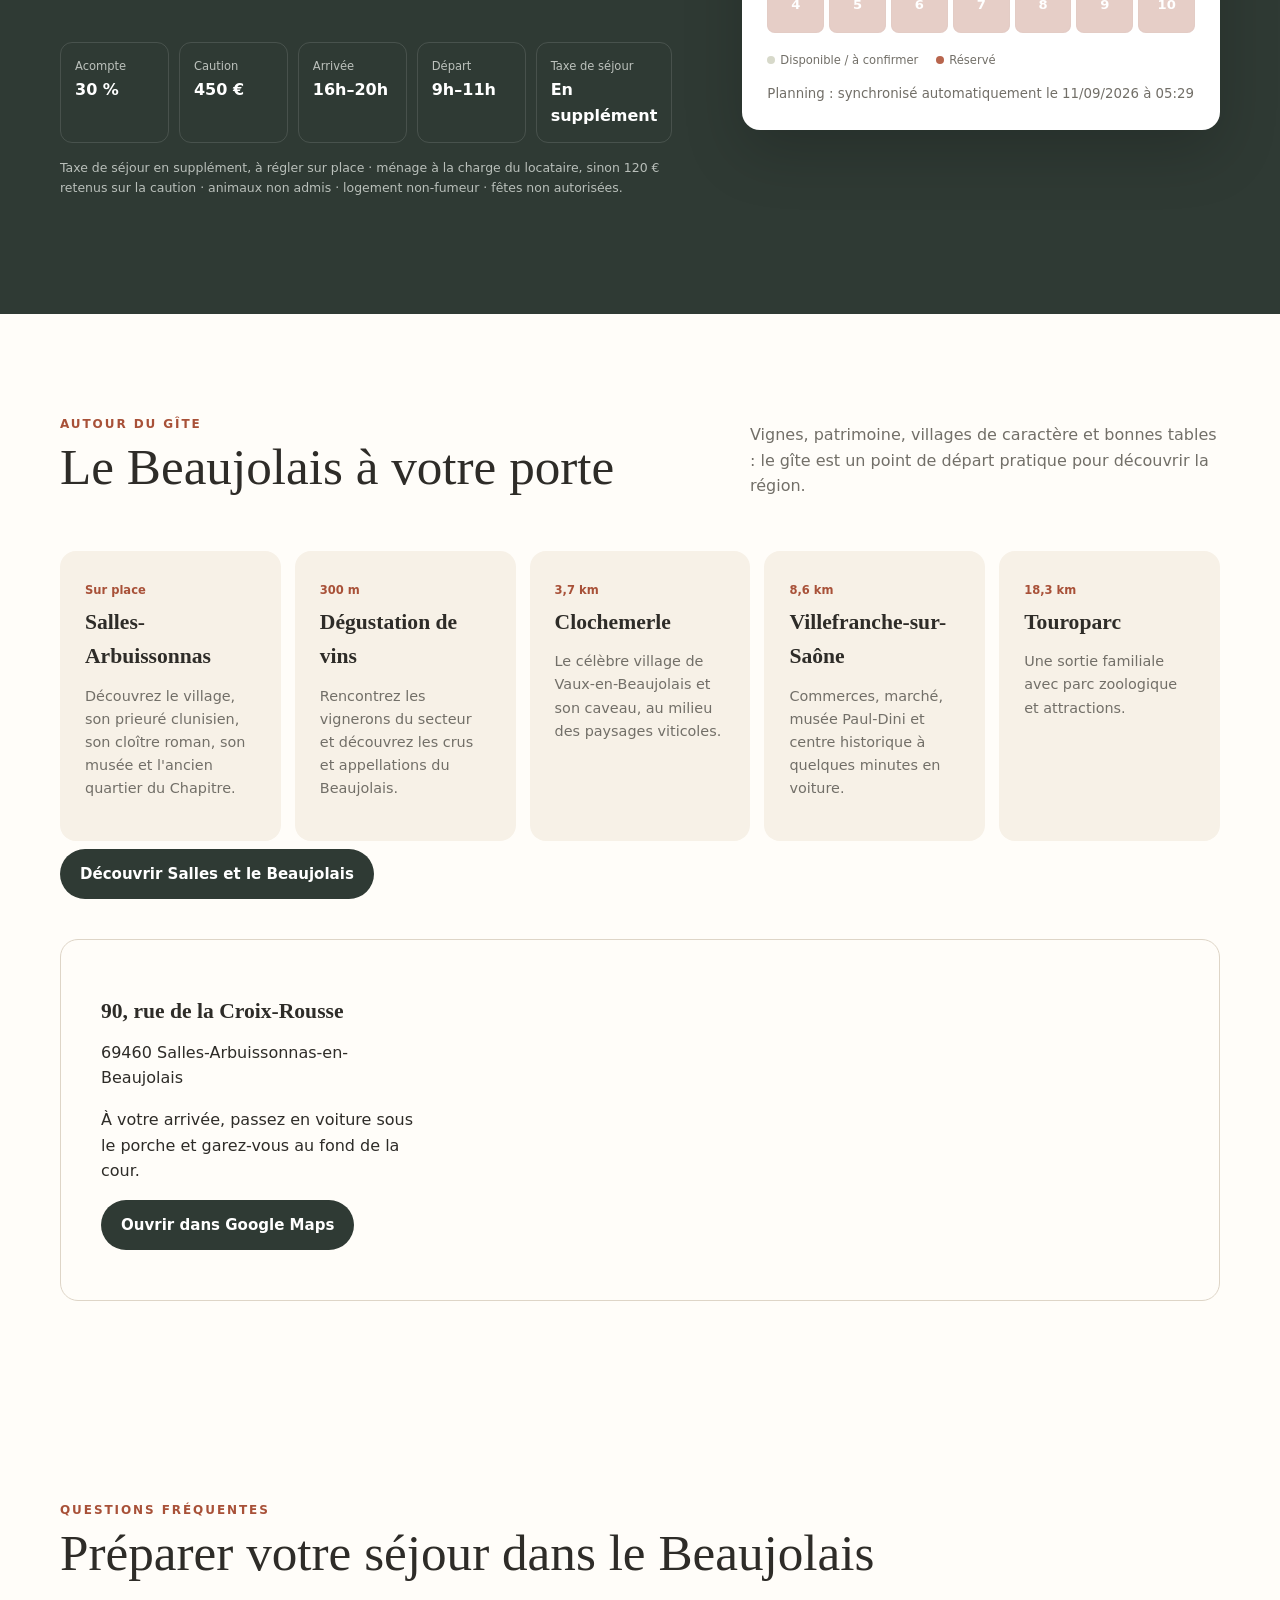
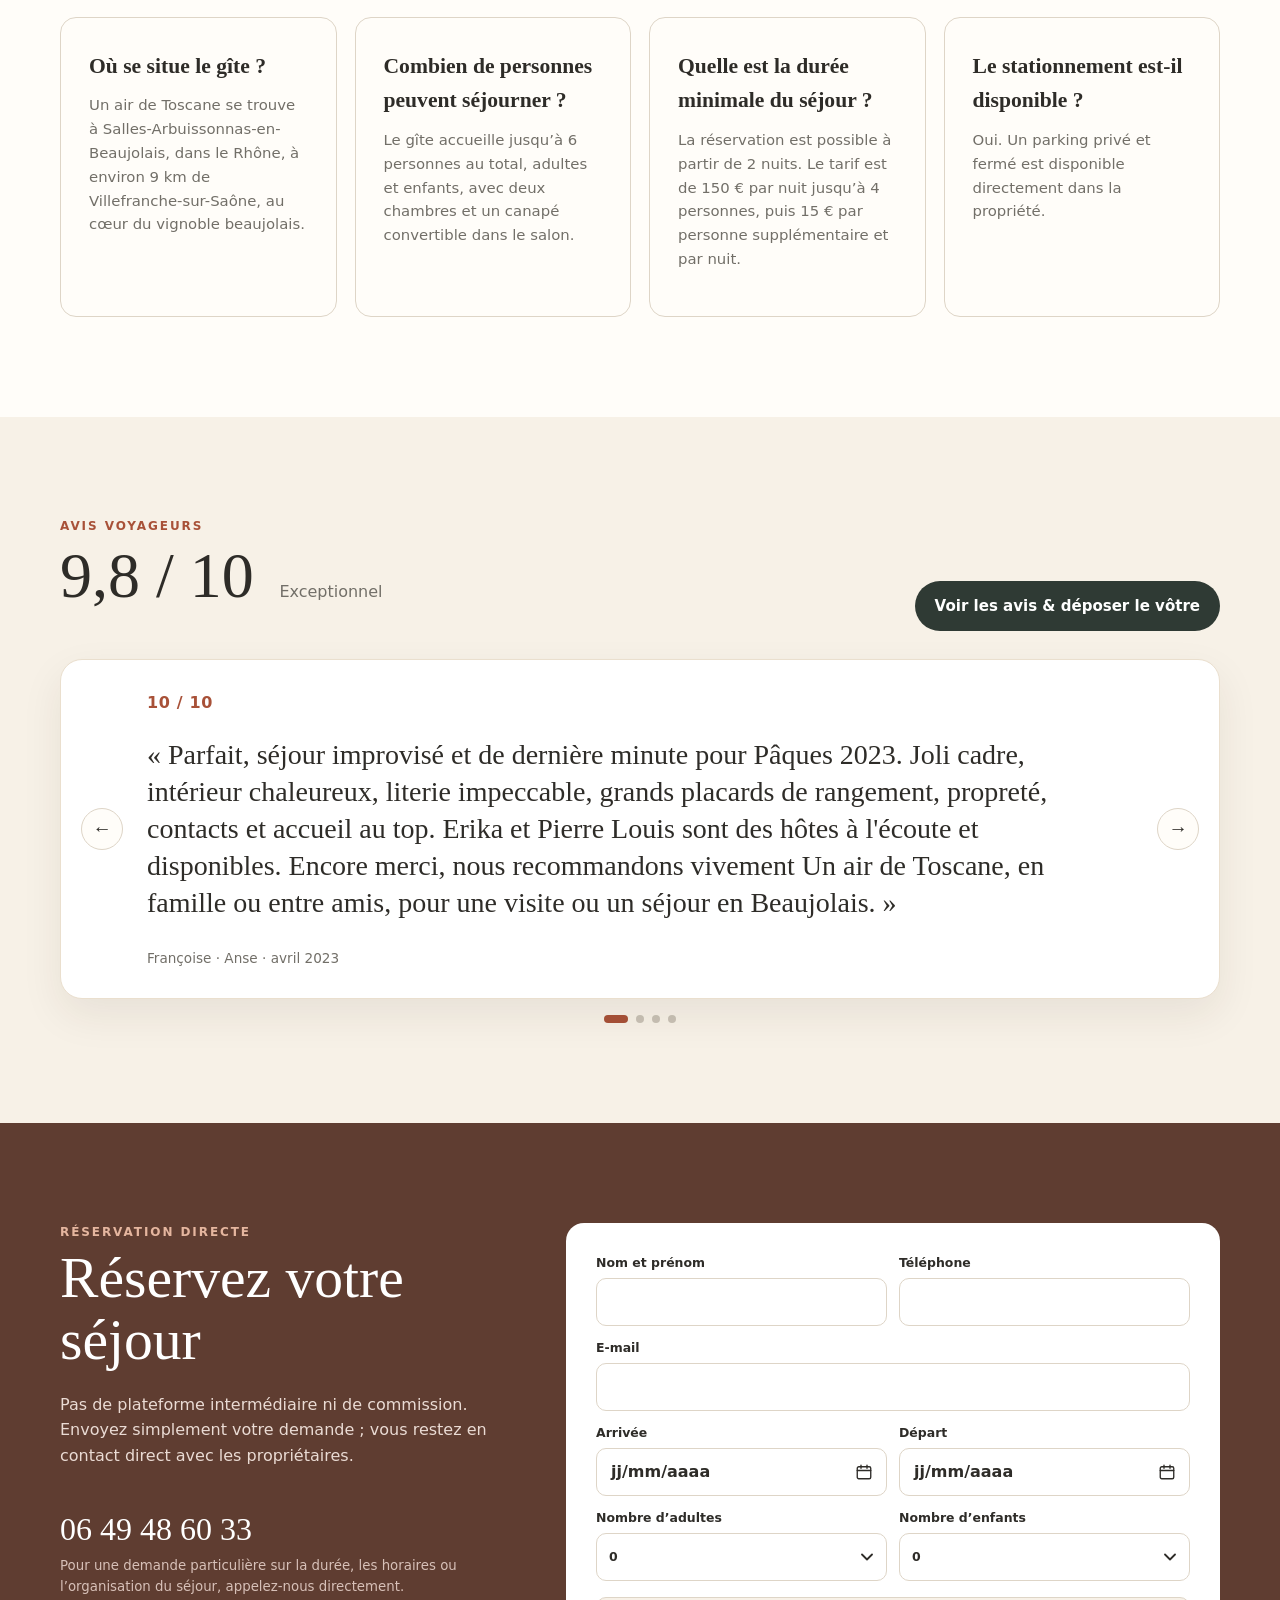
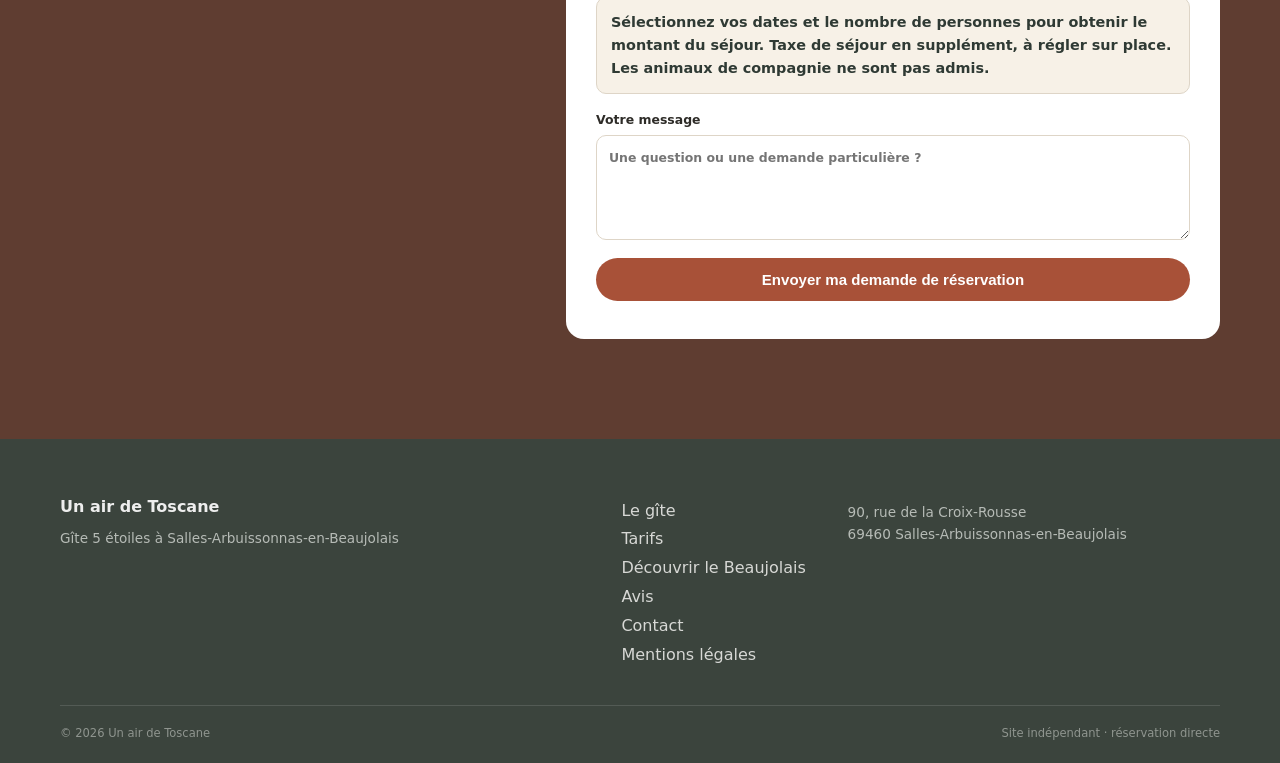
==== commit 60f74ee2: "Add files via upload" ====
--- a/index.html
+++ b/index.html
@@ -26,7 +26,7 @@
 <body>
   <header class="site-header" id="top">
     <a class="brand" href="#top" aria-label="Accueil">
-      <span class="brand-mark">U</span>
+      <span class="brand-mark" aria-hidden="true"><img src="assets/logo-prieure.webp" alt=""></span>
       <span><strong>Un air de Toscane</strong><small>Gîte 5★ · Beaujolais</small></span>
     </a>
     <button class="nav-toggle" aria-label="Ouvrir le menu" aria-expanded="false">☰</button>
--- a/styles.css
+++ b/styles.css
@@ -1,5 +1,5 @@
-:root{--ink:#2e2c28;--muted:#726f68;--cream:#f7f1e7;--paper:#fffdf9;--terracotta:#a85138;--terracotta-dark:#7e3828;--olive:#68705a;--line:#ded5c7;--deep:#2f3a34;--shadow:0 18px 50px rgba(50,40,30,.12)}*{box-sizing:border-box}html{scroll-behavior:smooth}body{margin:0;background:var(--paper);color:var(--ink);font-family:Inter,ui-sans-serif,system-ui,-apple-system,BlinkMacSystemFont,"Segoe UI",sans-serif;line-height:1.6}h1,h2,h3,.brand strong{font-family:Georgia,"Times New Roman",serif}h2{font-size:clamp(2rem,4vw,3.4rem);line-height:1.08;margin:.3rem 0 1.3rem;font-weight:500}h3{font-size:1.35rem;margin:.2rem 0 .7rem}p{margin:.5rem 0 1rem}.wrap{width:min(1160px,calc(100% - 40px));margin:auto}.site-header{height:76px;position:sticky;top:0;z-index:50;display:flex;align-items:center;justify-content:space-between;padding:0 max(20px,calc((100vw - 1160px)/2));background:rgba(255,253,249,.94);backdrop-filter:blur(16px);border-bottom:1px solid rgba(222,213,199,.75)}.brand{display:flex;gap:12px;align-items:center;text-decoration:none;color:var(--ink)}.brand-mark{width:38px;height:38px;border-radius:50%;background:var(--terracotta);color:#fff;display:grid;place-items:center;font-family:Georgia;font-size:23px}.brand strong,.brand small{display:block}.brand strong{font-size:1.05rem}.brand small{font-size:.72rem;color:var(--muted);letter-spacing:.06em;text-transform:uppercase}.main-nav{display:flex;gap:23px;align-items:center}.main-nav a{text-decoration:none;color:var(--ink);font-size:.91rem}.main-nav a:hover{color:var(--terracotta)}.nav-cta{padding:10px 16px;border-radius:999px;background:var(--terracotta);color:#fff!important}.nav-toggle{display:none;background:none;border:0;font-size:25px}.hero{height:min(760px,calc(100vh - 76px));min-height:590px;position:relative;overflow:hidden;background:#775847}.hero-photo{position:absolute;inset:0}.hero-placeholder{background:linear-gradient(135deg,rgba(90,50,35,.25),rgba(47,58,52,.25)),radial-gradient(circle at 25% 30%,#d8aa78 0 10%,transparent 11%),linear-gradient(140deg,#bc8060 0 38%,#8f7357 38% 55%,#68705a 55% 100%)}.hero-placeholder:before{content:"";position:absolute;width:55%;height:52%;left:8%;bottom:0;background:linear-gradient(#d9986f,#b3684a);clip-path:polygon(0 35%,28% 0,100% 0,100% 100%,0 100%)}.hero-placeholder:after{content:"";position:absolute;width:34%;height:40%;right:7%;bottom:0;background:#c97a58;clip-path:polygon(0 25%,32% 0,100% 0,100% 100%,0 100%)}.placeholder-label{position:absolute;right:20px;bottom:20px;color:rgba(255,255,255,.78);font-size:.78rem;z-index:2}.hero-overlay{position:absolute;inset:0;background:linear-gradient(90deg,rgba(25,24,22,.7) 0%,rgba(25,24,22,.25) 55%,rgba(25,24,22,.08))}.hero-content{position:relative;z-index:2;width:min(1160px,calc(100% - 40px));margin:auto;padding-top:12vh;color:#fff}.rating-pill{display:inline-flex;align-items:center;gap:9px;padding:8px 13px;border:1px solid rgba(255,255,255,.4);border-radius:999px;background:rgba(255,255,255,.1);font-size:.78rem;letter-spacing:.08em}.rating-pill span{letter-spacing:.02em}.hero h1{font-size:clamp(3.2rem,7vw,6.8rem);line-height:.94;font-weight:400;margin:1.6rem 0 1.2rem;max-width:900px}.hero h1 em{font-weight:400}.hero p{max-width:650px;font-size:1.18rem;color:rgba(255,255,255,.88)}.hero-actions{display:flex;gap:12px;margin-top:2rem}.btn{appearance:none;border:0;text-decoration:none;border-radius:999px;padding:13px 20px;font-weight:650;cursor:pointer;display:inline-flex;justify-content:center;align-items:center;font-size:.94rem}.btn.primary{background:var(--terracotta);color:white}.btn.primary:hover{background:var(--terracotta-dark)}.btn.ghost{background:rgba(255,255,255,.12);color:#fff;border:1px solid rgba(255,255,255,.55)}.btn.secondary{background:var(--deep);color:#fff}.btn.full{width:100%}.quickfacts{margin-top:24px;position:relative;z-index:5;background:#fff;display:grid;grid-template-columns:repeat(5,1fr);box-shadow:var(--shadow);border-radius:18px;padding:20px}.quickfacts article{display:flex;gap:12px;align-items:center;padding:10px 16px;border-right:1px solid var(--line)}.quickfacts article:last-child{border-right:0}.quickfacts b,.quickfacts small{display:block}.quickfacts small{color:var(--muted);font-size:.78rem}.fact-icon{width:34px;height:34px;border-radius:50%;display:grid;place-items:center;background:var(--cream);color:var(--terracotta);font-weight:700}.section{padding:100px 0}.soft{background:var(--cream)}.eyebrow{text-transform:uppercase;letter-spacing:.16em;color:var(--terracotta);font-size:.75rem;font-weight:800}.eyebrow.light{color:#e5b69f}.intro-grid{display:grid;grid-template-columns:1.55fr .75fr;gap:80px;align-items:start}.lead{font-size:1.18rem;color:#4f4b45}.signature-card{background:var(--cream);border-radius:18px;padding:30px;border:1px solid #eadfce}.signature-card .tiny{display:block;color:var(--muted);text-transform:uppercase;letter-spacing:.14em;font-size:.7rem}.signature-card b{display:block;font-family:Georgia;font-size:2rem;margin:.45rem 0}.signature-card a{color:var(--terracotta);font-weight:700;text-decoration:none}.section-head{display:flex;justify-content:space-between;gap:60px;align-items:end;margin-bottom:36px}.section-head>p{max-width:470px;color:var(--muted)}.gallery{display:grid;grid-template-columns:1.1fr 1fr 1fr;grid-auto-rows:240px;gap:14px}.photo-placeholder{position:relative;overflow:hidden;border-radius:16px;background:linear-gradient(135deg,#c9a07f,#786d61)}.photo-placeholder:before{content:"";position:absolute;inset:0;background:linear-gradient(150deg,transparent 50%,rgba(0,0,0,.32))}.photo-placeholder figcaption{position:absolute;left:18px;bottom:14px;color:#fff;font-weight:700;z-index:2}.gallery .tall{grid-row:span 2}.gallery .wide{grid-column:span 2}.p1{background:linear-gradient(135deg,#bb7654,#806b50 50%,#58634f)}.p2{background:linear-gradient(145deg,#bf9a6c,#75523e)}.p3{background:linear-gradient(145deg,#c6ad8b,#85654f)}.p4{background:linear-gradient(145deg,#d6b37e,#98724a)}.p5{background:linear-gradient(145deg,#a8957a,#695f56)}.p6{background:linear-gradient(145deg,#d1b79b,#8d806e)}.amenities{display:grid;grid-template-columns:repeat(4,1fr);gap:18px;margin-top:36px}.amenities article{padding:28px;border:1px solid var(--line);border-radius:16px}.amenities p{color:var(--muted);font-size:.93rem}.booking-section{background:var(--deep);color:#fff}.booking-grid{display:grid;grid-template-columns:1fr .78fr;gap:70px;align-items:start}.booking-intro{color:#d5d7d2;max-width:650px}.date-search{display:grid;grid-template-columns:1fr 1fr auto;gap:10px;margin:28px 0}.date-search label,.request-form label{font-size:.78rem;font-weight:700}.date-search input,.request-form input,.request-form select,.request-form textarea{width:100%;border:1px solid rgba(255,255,255,.15);border-radius:10px;padding:12px;margin-top:5px;font:inherit;background:#fff;color:var(--ink)}.availability-result{min-height:38px;margin:8px 0 16px;color:#f0d8c8}.conditions-grid{display:grid;grid-template-columns:repeat(4,1fr);gap:10px;margin-top:24px}.conditions-grid div{padding:14px;border:1px solid rgba(255,255,255,.12);border-radius:12px}.conditions-grid span,.conditions-grid b{display:block}.conditions-grid span{font-size:.72rem;color:#bcc1bc}.conditions-grid b{margin-top:2px}.micro{font-size:.78rem;color:#b9bfba;margin-top:15px}.calendar-card{background:#fff;color:var(--ink);padding:25px;border-radius:18px;box-shadow:0 22px 60px rgba(0,0,0,.18)}.calendar-toolbar{display:flex;justify-content:space-between;align-items:center;margin-bottom:18px}.calendar-toolbar button{border:0;background:var(--cream);width:34px;height:34px;border-radius:50%;cursor:pointer}.calendar-week,.calendar{display:grid;grid-template-columns:repeat(7,1fr);gap:5px}.calendar-week span{text-align:center;font-size:.7rem;color:var(--muted);padding-bottom:8px}.day{aspect-ratio:1;display:grid;place-items:center;border-radius:8px;font-size:.82rem;background:#f5f1ea;position:relative}.day.other{opacity:.28}.day.booked{background:var(--terracotta);color:#fff;font-weight:800;box-shadow:inset 0 0 0 1px rgba(126,56,40,.28)}.day.today{outline:2px solid var(--terracotta)}.legend{display:flex;gap:18px;margin:18px 0 10px;font-size:.72rem;color:var(--muted)}.dot{display:inline-block;width:8px;height:8px;border-radius:50%;margin-right:5px}.dot.available{background:#d7d9ca}.dot.booked{background:#b8654d}.calendar-card small{color:var(--muted)}.discover-grid{display:grid;grid-template-columns:repeat(5,minmax(0,1fr));gap:14px}.discover-grid article{background:var(--cream);padding:25px;border-radius:16px}.discover-grid span{font-size:.72rem;color:var(--terracotta);font-weight:800}.discover-grid p{font-size:.9rem;color:var(--muted)}.map-card{margin-top:40px;border:1px solid var(--line);border-radius:18px;overflow:hidden;display:grid;grid-template-columns:.7fr 1.3fr;min-height:360px}.map-card>div{padding:40px;align-self:center}.map-card iframe{border:0;width:100%;height:100%;min-height:360px}.reviews-head h2{font-size:4rem}.reviews-head h2 .reviews-average{font-family:Georgia,"Times New Roman",serif;font-size:inherit;color:var(--ink);font-weight:500}.reviews-head h2 .reviews-outof{font-family:Georgia,"Times New Roman",serif;font-size:inherit;color:var(--ink);font-weight:500}.reviews-head h2 .reviews-label{font-family:Inter,ui-sans-serif,system-ui,sans-serif;font-size:1rem;color:var(--muted);font-weight:500;margin-left:.6rem}.reviews{display:grid;grid-template-columns:1fr 1fr;gap:18px}.reviews blockquote{margin:0;background:#fff;padding:32px;border-radius:18px;border:1px solid #eadfce}.reviews blockquote p{font-family:Georgia;font-size:1.25rem}.reviews footer{font-size:.8rem;color:var(--muted)}.stars{color:var(--terracotta);letter-spacing:.08em}.reserve{background:#5f3d31;color:#fff}.reserve-grid{display:grid;grid-template-columns:.8fr 1.2fr;gap:70px}.reserve h2{font-size:3.6rem}.reserve p{color:#eadbd4}.contact-direct{margin-top:35px}.contact-direct a{display:block;color:#fff;font-family:Georgia;font-size:2rem;text-decoration:none}.contact-direct small{display:block;max-width:420px;color:#d7c0b8}.request-form{background:#fff;color:var(--ink);padding:30px;border-radius:18px}.form-row{display:grid;grid-template-columns:1fr 1fr;gap:12px}.request-form label{display:block;margin-bottom:12px}.request-form input,.request-form select,.request-form textarea{border-color:var(--line)}.form-status{font-size:.76rem!important;color:var(--muted)!important;margin-bottom:0}.footer{background:#3b443d;color:#eee;padding:55px 0 20px}.footer-grid{display:grid;grid-template-columns:1.4fr .5fr 1fr;gap:40px}.footer a{display:block;color:#d7d8d5;text-decoration:none;margin:.2rem 0}.footer p{color:#b6bbb6;font-size:.85rem}.footer-bottom{border-top:1px solid rgba(255,255,255,.12);margin-top:35px;padding-top:18px;display:flex;justify-content:space-between;color:#8f958f;font-size:.72rem}@media(max-width:900px){.main-nav{display:none;position:absolute;top:76px;left:0;right:0;background:#fff;padding:20px;flex-direction:column;border-bottom:1px solid var(--line)}.main-nav.open{display:flex}.nav-toggle{display:block}.hero{min-height:650px}.quickfacts{grid-template-columns:1fr 1fr}.quickfacts article{border-right:0;border-bottom:1px solid var(--line)}.intro-grid,.booking-grid,.reserve-grid{grid-template-columns:1fr;gap:40px}.amenities,.discover-grid{grid-template-columns:1fr 1fr}.gallery{grid-template-columns:1fr 1fr}.gallery .wide{grid-column:span 1}.map-card{grid-template-columns:1fr}.section-head{align-items:start;flex-direction:column;gap:6px}.footer-grid{grid-template-columns:1fr 1fr}}@media(max-width:600px){.wrap{width:min(100% - 28px,1160px)}.site-header{height:68px}.hero{height:calc(100vh - 68px);min-height:600px}.hero-content{padding-top:10vh}.hero h1{font-size:3.5rem}.rating-pill span{display:none}.hero-actions{flex-direction:column;align-items:flex-start}.quickfacts{grid-template-columns:1fr;margin-top:16px}.section{padding:72px 0}.gallery{grid-template-columns:1fr;grid-auto-rows:220px}.gallery .tall{grid-row:span 1}.amenities,.discover-grid,.reviews{grid-template-columns:1fr}.date-search,.conditions-grid{grid-template-columns:1fr 1fr}.date-search button{grid-column:span 2}.conditions-grid{grid-template-columns:1fr 1fr}.map-card>div{padding:28px}.reviews-head h2{font-size:3rem}.reserve h2{font-size:2.7rem}.form-row{grid-template-columns:1fr}.footer-grid{grid-template-columns:1fr}.footer-bottom{flex-direction:column;gap:6px}}
-.hero-real{background-image:linear-gradient(90deg,rgba(19,28,21,.18),rgba(19,28,21,.04)),url('assets/images/cour.png');background-size:cover;background-position:center}
+:root{--ink:#2e2c28;--muted:#726f68;--cream:#f7f1e7;--paper:#fffdf9;--terracotta:#a85138;--terracotta-dark:#7e3828;--olive:#68705a;--line:#ded5c7;--deep:#2f3a34;--shadow:0 18px 50px rgba(50,40,30,.12)}*{box-sizing:border-box}html{scroll-behavior:smooth}body{margin:0;background:var(--paper);color:var(--ink);font-family:Inter,ui-sans-serif,system-ui,-apple-system,BlinkMacSystemFont,"Segoe UI",sans-serif;line-height:1.6}h1,h2,h3,.brand strong{font-family:Georgia,"Times New Roman",serif}h2{font-size:clamp(2rem,4vw,3.4rem);line-height:1.08;margin:.3rem 0 1.3rem;font-weight:500}h3{font-size:1.35rem;margin:.2rem 0 .7rem}p{margin:.5rem 0 1rem}.wrap{width:min(1160px,calc(100% - 40px));margin:auto}.site-header{height:76px;position:sticky;top:0;z-index:50;display:flex;align-items:center;justify-content:space-between;padding:0 max(20px,calc((100vw - 1160px)/2));background:rgba(255,253,249,.94);backdrop-filter:blur(16px);border-bottom:1px solid rgba(222,213,199,.75)}.brand{display:flex;gap:12px;align-items:center;text-decoration:none;color:var(--ink)}.brand-mark{width:46px;height:46px;display:grid;place-items:center;flex:0 0 46px}.brand-mark img{display:block;width:100%;height:100%;object-fit:contain}.brand strong,.brand small{display:block}.brand strong{font-size:1.05rem}.brand small{font-size:.72rem;color:var(--muted);letter-spacing:.06em;text-transform:uppercase}.main-nav{display:flex;gap:23px;align-items:center}.main-nav a{text-decoration:none;color:var(--ink);font-size:.91rem}.main-nav a:hover{color:var(--terracotta)}.nav-cta{padding:10px 16px;border-radius:999px;background:var(--terracotta);color:#fff!important}.nav-toggle{display:none;background:none;border:0;font-size:25px}.hero{height:min(760px,calc(100vh - 76px));min-height:590px;position:relative;overflow:hidden;background:#775847}.hero-photo{position:absolute;inset:0}.hero-placeholder{background:linear-gradient(135deg,rgba(90,50,35,.25),rgba(47,58,52,.25)),radial-gradient(circle at 25% 30%,#d8aa78 0 10%,transparent 11%),linear-gradient(140deg,#bc8060 0 38%,#8f7357 38% 55%,#68705a 55% 100%)}.hero-placeholder:before{content:"";position:absolute;width:55%;height:52%;left:8%;bottom:0;background:linear-gradient(#d9986f,#b3684a);clip-path:polygon(0 35%,28% 0,100% 0,100% 100%,0 100%)}.hero-placeholder:after{content:"";position:absolute;width:34%;height:40%;right:7%;bottom:0;background:#c97a58;clip-path:polygon(0 25%,32% 0,100% 0,100% 100%,0 100%)}.placeholder-label{position:absolute;right:20px;bottom:20px;color:rgba(255,255,255,.78);font-size:.78rem;z-index:2}.hero-overlay{position:absolute;inset:0;background:linear-gradient(90deg,rgba(25,24,22,.7) 0%,rgba(25,24,22,.25) 55%,rgba(25,24,22,.08))}.hero-content{position:relative;z-index:2;width:min(1160px,calc(100% - 40px));margin:auto;padding-top:12vh;color:#fff}.rating-pill{display:inline-flex;align-items:center;gap:9px;padding:8px 13px;border:1px solid rgba(255,255,255,.4);border-radius:999px;background:rgba(255,255,255,.1);font-size:.78rem;letter-spacing:.08em}.rating-pill span{letter-spacing:.02em}.hero h1{font-size:clamp(3.2rem,7vw,6.8rem);line-height:.94;font-weight:400;margin:1.6rem 0 1.2rem;max-width:900px}.hero h1 em{font-weight:400}.hero p{max-width:650px;font-size:1.18rem;color:rgba(255,255,255,.88)}.hero-actions{display:flex;gap:12px;margin-top:2rem}.btn{appearance:none;border:0;text-decoration:none;border-radius:999px;padding:13px 20px;font-weight:650;cursor:pointer;display:inline-flex;justify-content:center;align-items:center;font-size:.94rem}.btn.primary{background:var(--terracotta);color:white}.btn.primary:hover{background:var(--terracotta-dark)}.btn.ghost{background:rgba(255,255,255,.12);color:#fff;border:1px solid rgba(255,255,255,.55)}.btn.secondary{background:var(--deep);color:#fff}.btn.full{width:100%}.quickfacts{margin-top:24px;position:relative;z-index:5;background:#fff;display:grid;grid-template-columns:repeat(5,1fr);box-shadow:var(--shadow);border-radius:18px;padding:20px}.quickfacts article{display:flex;gap:12px;align-items:center;padding:10px 16px;border-right:1px solid var(--line)}.quickfacts article:last-child{border-right:0}.quickfacts b,.quickfacts small{display:block}.quickfacts small{color:var(--muted);font-size:.78rem}.fact-icon{width:34px;height:34px;border-radius:50%;display:grid;place-items:center;background:var(--cream);color:var(--terracotta);font-weight:700}.section{padding:100px 0}.soft{background:var(--cream)}.eyebrow{text-transform:uppercase;letter-spacing:.16em;color:var(--terracotta);font-size:.75rem;font-weight:800}.eyebrow.light{color:#e5b69f}.intro-grid{display:grid;grid-template-columns:1.55fr .75fr;gap:80px;align-items:start}.lead{font-size:1.18rem;color:#4f4b45}.signature-card{background:var(--cream);border-radius:18px;padding:30px;border:1px solid #eadfce}.signature-card .tiny{display:block;color:var(--muted);text-transform:uppercase;letter-spacing:.14em;font-size:.7rem}.signature-card b{display:block;font-family:Georgia;font-size:2rem;margin:.45rem 0}.signature-card a{color:var(--terracotta);font-weight:700;text-decoration:none}.section-head{display:flex;justify-content:space-between;gap:60px;align-items:end;margin-bottom:36px}.section-head>p{max-width:470px;color:var(--muted)}.gallery{display:grid;grid-template-columns:1.1fr 1fr 1fr;grid-auto-rows:240px;gap:14px}.photo-placeholder{position:relative;overflow:hidden;border-radius:16px;background:linear-gradient(135deg,#c9a07f,#786d61)}.photo-placeholder:before{content:"";position:absolute;inset:0;background:linear-gradient(150deg,transparent 50%,rgba(0,0,0,.32))}.photo-placeholder figcaption{position:absolute;left:18px;bottom:14px;color:#fff;font-weight:700;z-index:2}.gallery .tall{grid-row:span 2}.gallery .wide{grid-column:span 2}.p1{background:linear-gradient(135deg,#bb7654,#806b50 50%,#58634f)}.p2{background:linear-gradient(145deg,#bf9a6c,#75523e)}.p3{background:linear-gradient(145deg,#c6ad8b,#85654f)}.p4{background:linear-gradient(145deg,#d6b37e,#98724a)}.p5{background:linear-gradient(145deg,#a8957a,#695f56)}.p6{background:linear-gradient(145deg,#d1b79b,#8d806e)}.amenities{display:grid;grid-template-columns:repeat(4,1fr);gap:18px;margin-top:36px}.amenities article{padding:28px;border:1px solid var(--line);border-radius:16px}.amenities p{color:var(--muted);font-size:.93rem}.booking-section{background:var(--deep);color:#fff}.booking-grid{display:grid;grid-template-columns:1fr .78fr;gap:70px;align-items:start}.booking-intro{color:#d5d7d2;max-width:650px}.date-search{display:grid;grid-template-columns:1fr 1fr auto;gap:10px;margin:28px 0}.date-search label,.request-form label{font-size:.78rem;font-weight:700}.date-search input,.request-form input,.request-form select,.request-form textarea{width:100%;border:1px solid rgba(255,255,255,.15);border-radius:10px;padding:12px;margin-top:5px;font:inherit;background:#fff;color:var(--ink)}.availability-result{min-height:38px;margin:8px 0 16px;color:#f0d8c8}.conditions-grid{display:grid;grid-template-columns:repeat(4,1fr);gap:10px;margin-top:24px}.conditions-grid div{padding:14px;border:1px solid rgba(255,255,255,.12);border-radius:12px}.conditions-grid span,.conditions-grid b{display:block}.conditions-grid span{font-size:.72rem;color:#bcc1bc}.conditions-grid b{margin-top:2px}.micro{font-size:.78rem;color:#b9bfba;margin-top:15px}.calendar-card{background:#fff;color:var(--ink);padding:25px;border-radius:18px;box-shadow:0 22px 60px rgba(0,0,0,.18)}.calendar-toolbar{display:flex;justify-content:space-between;align-items:center;margin-bottom:18px}.calendar-toolbar button{border:0;background:var(--cream);width:34px;height:34px;border-radius:50%;cursor:pointer}.calendar-week,.calendar{display:grid;grid-template-columns:repeat(7,1fr);gap:5px}.calendar-week span{text-align:center;font-size:.7rem;color:var(--muted);padding-bottom:8px}.day{aspect-ratio:1;display:grid;place-items:center;border-radius:8px;font-size:.82rem;background:#f5f1ea;position:relative}.day.other{opacity:.28}.day.booked{background:var(--terracotta);color:#fff;font-weight:800;box-shadow:inset 0 0 0 1px rgba(126,56,40,.28)}.day.today{outline:2px solid var(--terracotta)}.legend{display:flex;gap:18px;margin:18px 0 10px;font-size:.72rem;color:var(--muted)}.dot{display:inline-block;width:8px;height:8px;border-radius:50%;margin-right:5px}.dot.available{background:#d7d9ca}.dot.booked{background:#b8654d}.calendar-card small{color:var(--muted)}.discover-grid{display:grid;grid-template-columns:repeat(5,minmax(0,1fr));gap:14px}.discover-grid article{background:var(--cream);padding:25px;border-radius:16px}.discover-grid span{font-size:.72rem;color:var(--terracotta);font-weight:800}.discover-grid p{font-size:.9rem;color:var(--muted)}.map-card{margin-top:40px;border:1px solid var(--line);border-radius:18px;overflow:hidden;display:grid;grid-template-columns:.7fr 1.3fr;min-height:360px}.map-card>div{padding:40px;align-self:center}.map-card iframe{border:0;width:100%;height:100%;min-height:360px}.reviews-head h2{font-size:4rem}.reviews-head h2 .reviews-average{font-family:Georgia,"Times New Roman",serif;font-size:inherit;color:var(--ink);font-weight:500}.reviews-head h2 .reviews-outof{font-family:Georgia,"Times New Roman",serif;font-size:inherit;color:var(--ink);font-weight:500}.reviews-head h2 .reviews-label{font-family:Inter,ui-sans-serif,system-ui,sans-serif;font-size:1rem;color:var(--muted);font-weight:500;margin-left:.6rem}.reviews{display:grid;grid-template-columns:1fr 1fr;gap:18px}.reviews blockquote{margin:0;background:#fff;padding:32px;border-radius:18px;border:1px solid #eadfce}.reviews blockquote p{font-family:Georgia;font-size:1.25rem}.reviews footer{font-size:.8rem;color:var(--muted)}.stars{color:var(--terracotta);letter-spacing:.08em}.reserve{background:#5f3d31;color:#fff}.reserve-grid{display:grid;grid-template-columns:.8fr 1.2fr;gap:70px}.reserve h2{font-size:3.6rem}.reserve p{color:#eadbd4}.contact-direct{margin-top:35px}.contact-direct a{display:block;color:#fff;font-family:Georgia;font-size:2rem;text-decoration:none}.contact-direct small{display:block;max-width:420px;color:#d7c0b8}.request-form{background:#fff;color:var(--ink);padding:30px;border-radius:18px}.form-row{display:grid;grid-template-columns:1fr 1fr;gap:12px}.request-form label{display:block;margin-bottom:12px}.request-form input,.request-form select,.request-form textarea{border-color:var(--line)}.form-status{font-size:.76rem!important;color:var(--muted)!important;margin-bottom:0}.footer{background:#3b443d;color:#eee;padding:55px 0 20px}.footer-grid{display:grid;grid-template-columns:1.4fr .5fr 1fr;gap:40px}.footer a{display:block;color:#d7d8d5;text-decoration:none;margin:.2rem 0}.footer p{color:#b6bbb6;font-size:.85rem}.footer-bottom{border-top:1px solid rgba(255,255,255,.12);margin-top:35px;padding-top:18px;display:flex;justify-content:space-between;color:#8f958f;font-size:.72rem}@media(max-width:900px){.main-nav{display:none;position:absolute;top:76px;left:0;right:0;background:#fff;padding:20px;flex-direction:column;border-bottom:1px solid var(--line)}.main-nav.open{display:flex}.nav-toggle{display:block}.hero{min-height:650px}.quickfacts{grid-template-columns:1fr 1fr}.quickfacts article{border-right:0;border-bottom:1px solid var(--line)}.intro-grid,.booking-grid,.reserve-grid{grid-template-columns:1fr;gap:40px}.amenities,.discover-grid{grid-template-columns:1fr 1fr}.gallery{grid-template-columns:1fr 1fr}.gallery .wide{grid-column:span 1}.map-card{grid-template-columns:1fr}.section-head{align-items:start;flex-direction:column;gap:6px}.footer-grid{grid-template-columns:1fr 1fr}}@media(max-width:600px){.wrap{width:min(100% - 28px,1160px)}.site-header{height:68px}.brand{gap:10px}.brand-mark{width:42px;height:42px;flex-basis:42px}.hero{height:calc(100vh - 68px);min-height:600px}.hero-content{padding-top:10vh}.hero h1{font-size:3.5rem}.rating-pill span{display:none}.hero-actions{flex-direction:column;align-items:flex-start}.quickfacts{grid-template-columns:1fr;margin-top:16px}.section{padding:72px 0}.gallery{grid-template-columns:1fr;grid-auto-rows:220px}.gallery .tall{grid-row:span 1}.amenities,.discover-grid,.reviews{grid-template-columns:1fr}.date-search,.conditions-grid{grid-template-columns:1fr 1fr}.date-search button{grid-column:span 2}.conditions-grid{grid-template-columns:1fr 1fr}.map-card>div{padding:28px}.reviews-head h2{font-size:3rem}.reserve h2{font-size:2.7rem}.form-row{grid-template-columns:1fr}.footer-grid{grid-template-columns:1fr}.footer-bottom{flex-direction:column;gap:6px}}
+.hero-real{background-image:linear-gradient(90deg,rgba(19,28,21,.18),rgba(19,28,21,.04)),url('assets/images/cour.webp');background-size:cover;background-position:center}
 .gallery-real figure{position:relative;overflow:hidden;background:#ddd;min-height:260px}
 .gallery-real figure img{width:100%;height:100%;object-fit:cover;display:block;transition:transform .35s ease}
 .gallery-real figure:hover img{transform:scale(1.025)}
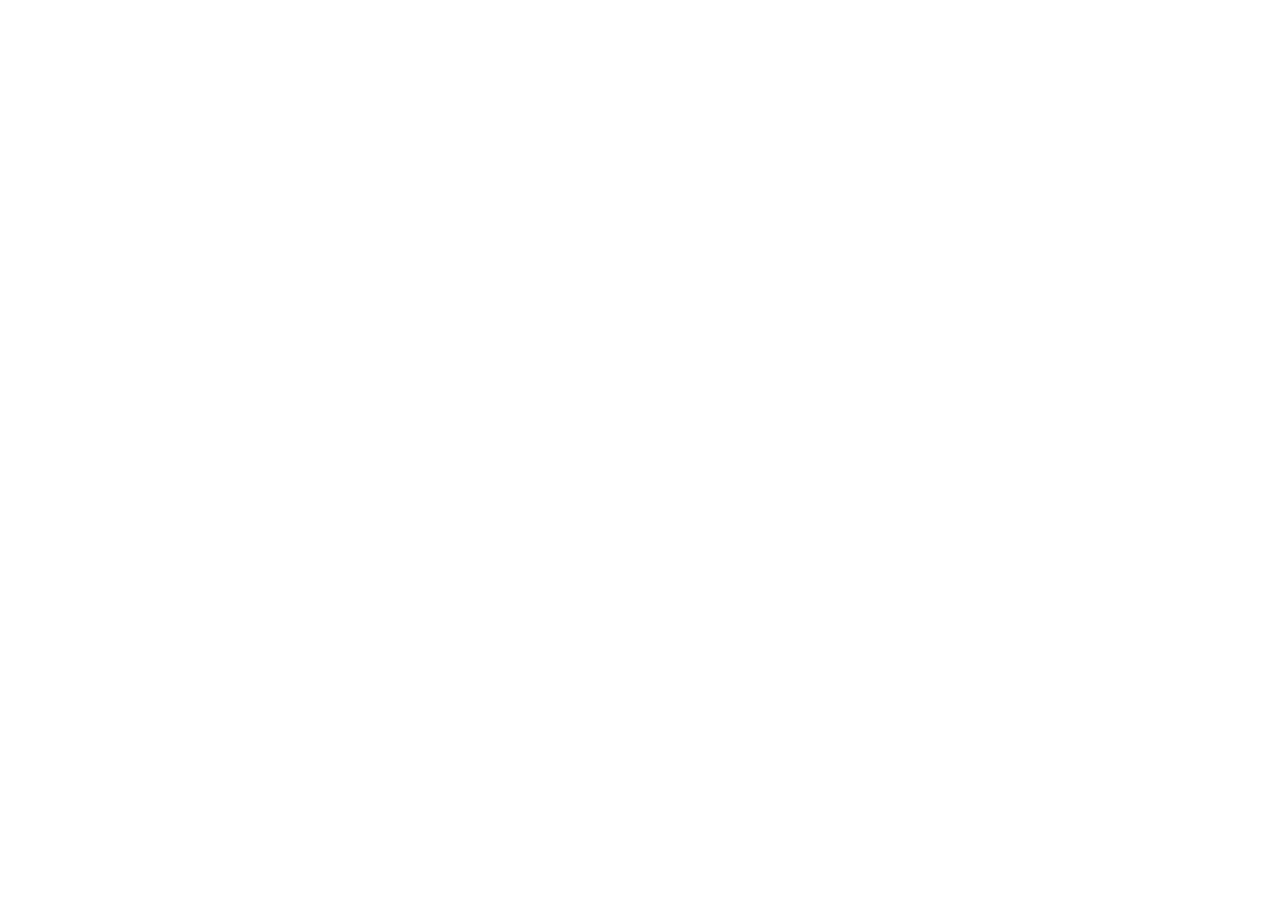
==== commit 43a6d2f3: "Add files via upload" ====
--- a/index.html
+++ b/index.html
@@ -1,315 +1,15 @@
 <!doctype html>
 <html lang="fr">
 <head>
-  <meta charset="utf-8">
-  <meta name="viewport" content="width=device-width, initial-scale=1">
-  <title>Gîte de charme 5 étoiles dans le Beaujolais | Un air de Toscane</title>
-  <meta name="description" content="Un air de Toscane, gîte de charme 5 étoiles dans le Beaujolais : 105 m², 2 chambres, jusqu’à 6 personnes, cour privée et parking à Salles-Arbuissonnas, près de Villefranche-sur-Saône.">
-  <meta name="robots" content="index,follow,max-image-preview:large,max-snippet:-1,max-video-preview:-1">
-  <meta name="author" content="Un air de Toscane">
-  <link rel="canonical" href="https://www.gite-unairdetoscane.fr/">
-  <meta property="og:locale" content="fr_FR">
-  <meta property="og:type" content="website">
-  <meta property="og:site_name" content="Un air de Toscane">
-  <meta property="og:title" content="Gîte de charme 5 étoiles dans le Beaujolais | Un air de Toscane">
-  <meta property="og:description" content="Gîte 5 étoiles de 105 m² au cœur du Beaujolais, jusqu’à 6 personnes, à Salles-Arbuissonnas près de Villefranche-sur-Saône.">
-  <meta property="og:url" content="https://www.gite-unairdetoscane.fr/">
-  <meta property="og:image" content="https://www.gite-unairdetoscane.fr/assets/images/cour.webp">
-  <meta property="og:image:alt" content="Cour privative du gîte Un air de Toscane dans le Beaujolais">
-  <meta name="twitter:card" content="summary_large_image">
-  <meta name="twitter:title" content="Gîte de charme 5 étoiles dans le Beaujolais | Un air de Toscane">
-  <meta name="twitter:description" content="Gîte 5 étoiles à Salles-Arbuissonnas-en-Beaujolais, jusqu’à 6 personnes.">
-  <meta name="twitter:image" content="https://www.gite-unairdetoscane.fr/assets/images/cour.webp">
-  <link rel="icon" href="assets/favicon.svg" type="image/svg+xml">
-  <link rel="stylesheet" href="styles.css">
+<meta charset="utf-8">
+<meta name="viewport" content="width=device-width, initial-scale=1">
+<title>Un air de Toscane – Gîte en Beaujolais</title>
+<link rel="canonical" href="https://www.gite-unairdetoscane.fr/">
+<meta name="robots" content="noindex,follow">
+<meta http-equiv="refresh" content="0; url=https://www.gite-unairdetoscane.fr/">
+<script>window.location.replace("https://www.gite-unairdetoscane.fr/");</script>
 </head>
 <body>
-  <header class="site-header" id="top">
-    <a class="brand" href="#top" aria-label="Accueil">
-      <span class="brand-mark" aria-hidden="true"><img src="assets/logo-prieure.webp" alt=""></span>
-      <span><strong>Un air de Toscane</strong><small>Gîte 5★ · Beaujolais</small></span>
-    </a>
-    <button class="nav-toggle" aria-label="Ouvrir le menu" aria-expanded="false">☰</button>
-    <nav class="main-nav" aria-label="Navigation principale">
-      <a href="#gite">Le gîte</a><a href="#photos">Photos</a><a href="#tarifs">Tarifs & disponibilités</a><a href="decouvrir-beaujolais.html">À découvrir</a><a href="avis.html">Avis</a><a class="nav-cta" href="#reserver">Réserver</a>
-    </nav>
-  </header>
-
-  <main>
-    <section class="hero">
-      <div class="hero-photo hero-real" role="img" aria-label="Cour privative du gîte Un air de Toscane"></div>
-      <div class="hero-overlay"></div>
-      <div class="hero-content">
-        <div class="rating-pill">★★★★★ <span>Meublé de tourisme 5 étoiles</span></div>
-        <h1>Gîte de charme 5 étoiles<br><em>au cœur du Beaujolais</em></h1>
-        <p>Un air de Toscane : une maison de caractère de 105 m², jusqu’à 6 personnes, à Salles-Arbuissonnas-en-Beaujolais, près de Villefranche-sur-Saône.</p>
-        <div class="hero-actions"><a class="btn primary" href="#tarifs">Voir les disponibilités</a><a class="btn ghost" href="#photos">Découvrir le gîte</a></div>
-      </div>
-    </section>
-
-    <section class="quickfacts wrap" aria-label="Informations principales">
-      <article><span class="fact-icon fact-icon-svg" aria-hidden="true"><svg viewBox="0 0 24 24"><path d="M4 11.2 12 4l8 7.2"></path><path d="M6.5 9.5V20h11V9.5"></path><path d="M10 20v-6h4v6"></path></svg></span><div><b>105 m²</b><small>de plain-pied</small></div></article>
-      <article><span class="fact-icon fact-icon-svg" aria-hidden="true"><svg viewBox="0 0 24 24"><circle cx="12" cy="8" r="3.2"></circle><path d="M6.5 19c.5-4 2.4-6 5.5-6s5 2 5.5 6"></path></svg></span><div><b>Jusqu’à 6 personnes</b><small>adultes et enfants</small></div></article>
-      <article><span class="fact-icon fact-icon-svg" aria-hidden="true"><svg viewBox="0 0 24 24"><path d="M5 11V7.5A3.5 3.5 0 0 1 8.5 4H10"></path><path d="M4 11h16v3.5A3.5 3.5 0 0 1 16.5 18h-9A3.5 3.5 0 0 1 4 14.5V11Z"></path><path d="M7 18v2M17 18v2"></path><path d="M10 6h3"></path></svg></span><div><b>2 salles de bains</b><small>et 2 WC</small></div></article>
-      <article><span class="fact-icon">✦</span><div><b>5 étoiles</b><small>confort & caractère</small></div></article>
-      <article><span class="fact-icon">P</span><div><b>Parking privé</b><small>dans la propriété</small></div></article>
-    </section>
-
-    <section class="section wrap intro" id="gite">
-      <div class="eyebrow">Le gîte</div>
-      <div class="intro-grid">
-        <div>
-          <h2>Un gîte de charme à Salles-Arbuissonnas pour découvrir le Beaujolais</h2>
-          <p class="lead">À Salles-Arbuissonnas-en-Beaujolais, dans le Rhône, Un air de Toscane est un gîte 5 étoiles calme et raffiné, inspiré de l’Italie. Sa situation près de Villefranche-sur-Saône en fait un point de départ idéal pour un séjour dans les vignobles du Beaujolais, en couple, entre amis ou en famille.</p>
-          <p>Le logement est entièrement indépendant et de plain-pied. Il s’ouvre directement sur une cour privative arborée, propice aux repas et aux moments de détente.</p>
-        </div>
-        <div class="signature-card"><span class="tiny">L’essentiel</span><b>2 nuits minimum</b><p>Draps et serviettes inclus · Wi‑Fi gratuit · climatisation · cheminée · terrasse privée · barbecue.</p><a href="#reserver">Demander un séjour →</a></div>
-      </div>
-    </section>
-
-    <section class="section soft" id="photos">
-      <div class="wrap">
-        <div class="section-head"><div><div class="eyebrow">Visite</div><h2>Le charme du lieu, pièce par pièce</h2></div><p>Découvrez les espaces du gîte, de la cour privative aux chambres et pièces de vie.</p></div>
-        <div class="gallery gallery-real">
-          <figure class="tall"><img src="assets/images/cour.webp" alt="Cour privative du gîte de charme Un air de Toscane dans le Beaujolais" loading="lazy" width="1536" height="1024"><figcaption>Cour privative</figcaption></figure>
-          <figure><img src="assets/images/bibliotheque.webp" alt="Salon bibliothèque du gîte 5 étoiles Un air de Toscane dans le Beaujolais" loading="lazy" width="1536" height="1024"><figcaption>Salon bibliothèque</figcaption></figure>
-          <figure><img src="assets/images/chambre-gamay.webp" alt="Chambre Gamay du gîte Un air de Toscane à Salles-Arbuissonnas-en-Beaujolais" loading="lazy" width="1536" height="1024"><figcaption>Chambre Gamay</figcaption></figure>
-          <figure class="wide"><img src="assets/images/salle-a-manger.webp" alt="Salle à manger du gîte de charme Un air de Toscane dans le Rhône" loading="lazy" width="1536" height="1024"><figcaption>Salle à manger</figcaption></figure>
-          <figure><img src="assets/images/chambre-prieure.webp" alt="Chambre Le Prieuré du gîte Un air de Toscane dans le Beaujolais" loading="lazy" width="1536" height="1024"><figcaption>Chambre Le Prieuré</figcaption></figure>
-          <figure><img src="assets/images/cuisine.webp" alt="Cuisine équipée du gîte 5 étoiles Un air de Toscane dans le Beaujolais" loading="lazy" width="1536" height="1024"><figcaption>Cuisine équipée</figcaption></figure>
-          <figure><img src="assets/images/douche.webp" alt="Salle de douche du gîte Un air de Toscane à Salles-Arbuissonnas" loading="lazy" width="1024" height="1536"><figcaption>Douche</figcaption></figure>
-          <figure><img src="assets/images/baignoire.webp" alt="Salle de bains avec baignoire du gîte Un air de Toscane" loading="lazy" width="1024" height="1536"><figcaption>Baignoire</figcaption></figure>
-          <figure><img src="assets/images/chambre-gamay-2.webp" alt="Chambre du gîte de charme Un air de Toscane dans le Beaujolais" loading="lazy" width="1024" height="1024"><figcaption>Chambre</figcaption></figure>
-          <figure><img src="assets/images/wc.webp" alt="WC indépendant du gîte Un air de Toscane" loading="lazy" width="1024" height="1536"><figcaption>WC indépendant</figcaption></figure>
-        </div>
-      </div>
-    </section>
-
-    <section class="section wrap">
-      <div class="eyebrow">Confort</div><h2>Tout ce qu’il faut pour se sentir chez soi</h2>
-      <div class="amenities">
-        <article><h3>Les chambres</h3><p><b>Chambre Gamay</b> : lit 160 × 200, transformable en 2 lits 80 × 200.</p><p><b>Chambre Le Prieuré</b> : lit 160 × 200.</p><p><b>Salon</b> : canapé convertible haut de gamme 140 × 190.</p></article>
-        <article><h3>Les salles de bains</h3><p>Une salle de bains avec douche et une seconde avec baignoire, chacune avec vasque, sèche-cheveux et sèche-serviettes.</p><p>Deux WC.</p></article>
-        <article><h3>La cuisine</h3><p>Réfrigérateur, congélateur, four, micro-ondes, plaques de cuisson, machine à café, bouilloire, grille-pain, lave-vaisselle et ustensiles.</p></article>
-        <article><h3>À l’extérieur</h3><p>Cour et terrasse privées, mobilier de jardin, transats et barbecue. Parking privé et fermé dans la propriété.</p></article>
-      </div>
-    </section>
-
-    <section class="section booking-section" id="tarifs">
-      <div class="wrap booking-grid">
-        <div>
-          <div class="eyebrow light">Tarifs & disponibilités</div>
-          <h2>Choisissez vos dates</h2>
-          <p class="booking-intro"><strong>150 € par nuit jusqu’à 4 personnes</strong>, pour un séjour de 2 nuits minimum. Au-delà de 4 personnes, ajoutez 15 € par personne supplémentaire et par nuit. Capacité maximale : 6 personnes au total. <strong>Taxe de séjour en supplément, à régler sur place.</strong> <strong>Les animaux de compagnie ne sont pas admis.</strong></p>
-          <div class="date-search">
-            <label class="date-field">Arrivée
-              <div class="mobile-date-box">
-                <span class="mobile-date-text" data-date-display="arrival">jj/mm/aaaa</span>
-                <span class="mobile-date-icon" aria-hidden="true"></span>
-                <input id="arrival" type="date" aria-label="Date d’arrivée">
-              </div>
-            </label>
-            <label class="date-field">Départ
-              <div class="mobile-date-box">
-                <span class="mobile-date-text" data-date-display="departure">jj/mm/aaaa</span>
-                <span class="mobile-date-icon" aria-hidden="true"></span>
-                <input id="departure" type="date" aria-label="Date de départ">
-              </div>
-            </label>
-            <label class="guest-select-field">Adultes<select id="guestCount" required><option value="0" selected>0</option><option value="1">1</option><option value="2">2</option><option value="3">3</option><option value="4">4</option><option value="5">5</option><option value="6">6</option></select></label>
-            <label class="guest-select-field">Enfants<select id="childCount"><option value="0" selected>0</option><option value="1">1</option><option value="2">2</option><option value="3">3</option><option value="4">4</option><option value="5">5</option></select></label>
-            <button class="btn primary" id="checkDates" type="button">Vérifier</button>
-            <a class="btn reserve-jump" id="reserveJump" href="#reserver">Réserver</a>
-          </div>
-          <div id="childAgesTop" class="child-ages" aria-live="polite"></div>
-          <div id="availabilityResult" class="availability-result" aria-live="polite"></div>
-          <div class="conditions-grid">
-            <div><span>Acompte</span><b>30 %</b></div><div><span>Caution</span><b>450 €</b></div><div><span>Arrivée</span><b>16h–20h</b></div><div><span>Départ</span><b>9h–11h</b></div><div><span>Taxe de séjour</span><b>En supplément</b></div>
-          </div>
-          <p class="micro">Taxe de séjour en supplément, à régler sur place · ménage à la charge du locataire, sinon 120 € retenus sur la caution · animaux non admis · logement non-fumeur · fêtes non autorisées.</p>
-        </div>
-        <aside class="calendar-card">
-          <div class="calendar-toolbar"><button id="prevMonth" aria-label="Mois précédent">←</button><strong id="calendarTitle"></strong><button id="nextMonth" aria-label="Mois suivant">→</button></div>
-          <div class="calendar-week"><span>Lu</span><span>Ma</span><span>Me</span><span>Je</span><span>Ve</span><span>Sa</span><span>Di</span></div>
-          <div id="calendar" class="calendar"></div>
-          <div class="legend"><span><i class="dot available"></i>Disponible / à confirmer</span><span><i class="dot booked"></i>Réservé</span></div>
-          <small>Planning : <span id="calendarUpdated"></span></small>
-        </aside>
-      </div>
-    </section>
-
-    <section class="section wrap" id="beaujolais">
-      <div class="section-head"><div><div class="eyebrow">Autour du gîte</div><h2>Le Beaujolais à votre porte</h2></div><p>Vignes, patrimoine, villages de caractère et bonnes tables : le gîte est un point de départ pratique pour découvrir la région.</p></div>
-      <div class="discover-grid">
-        <article><span>Sur place</span><h3>Salles-Arbuissonnas</h3><p>Découvrez le village, son prieuré clunisien, son cloître roman, son musée et l'ancien quartier du Chapitre.</p></article>
-        <article><span>300 m</span><h3>Dégustation de vins</h3><p>Rencontrez les vignerons du secteur et découvrez les crus et appellations du Beaujolais.</p></article>
-        <article><span>3,7 km</span><h3>Clochemerle</h3><p>Le célèbre village de Vaux-en-Beaujolais et son caveau, au milieu des paysages viticoles.</p></article>
-        <article><span>8,6 km</span><h3>Villefranche-sur-Saône</h3><p>Commerces, marché, musée Paul-Dini et centre historique à quelques minutes en voiture.</p></article>
-        <article><span>18,3 km</span><h3>Touroparc</h3><p>Une sortie familiale avec parc zoologique et attractions.</p></article>
-      </div>
-      <p class="discover-more"><a class="btn secondary" href="decouvrir-beaujolais.html">Découvrir Salles et le Beaujolais</a></p>
-      <div class="map-card"><div><h3>90, rue de la Croix-Rousse</h3><p>69460 Salles-Arbuissonnas-en-Beaujolais</p><p>À votre arrivée, passez en voiture sous le porche et garez-vous au fond de la cour.</p><a class="btn secondary" target="_blank" rel="noopener" href="https://www.google.com/maps/search/?api=1&query=46.03916,4.63317">Ouvrir dans Google Maps</a></div><iframe title="Carte du gîte" loading="lazy" referrerpolicy="no-referrer-when-downgrade" src="https://www.google.com/maps?q=46.03916,4.63317&z=14&output=embed"></iframe></div>
-    </section>
-
-
-    <section class="section wrap" id="questions">
-      <div class="eyebrow">Questions fréquentes</div><h2>Préparer votre séjour dans le Beaujolais</h2>
-      <div class="amenities faq-grid">
-        <article><h3>Où se situe le gîte ?</h3><p>Un air de Toscane se trouve à Salles-Arbuissonnas-en-Beaujolais, dans le Rhône, à environ 9 km de Villefranche-sur-Saône, au cœur du vignoble beaujolais.</p></article>
-        <article><h3>Combien de personnes peuvent séjourner ?</h3><p>Le gîte accueille jusqu’à 6 personnes au total, adultes et enfants, avec deux chambres et un canapé convertible dans le salon.</p></article>
-        <article><h3>Quelle est la durée minimale du séjour ?</h3><p>La réservation est possible à partir de 2 nuits. Le tarif est de 150 € par nuit jusqu’à 4 personnes, puis 15 € par personne supplémentaire et par nuit.</p></article>
-        <article><h3>Le stationnement est-il disponible ?</h3><p>Oui. Un parking privé et fermé est disponible directement dans la propriété.</p></article>
-      </div>
-    </section>
-
-    <section class="section soft" id="avis">
-      <div class="wrap">
-        <div class="reviews-title-row">
-          <div><div class="eyebrow">Avis voyageurs</div><div class="reviews-head"><h2><span class="reviews-average" id="reviewAverage">9,5</span> <span class="reviews-outof">/ 10</span> <span class="reviews-label">Exceptionnel</span></h2></div></div>
-          <a class="btn secondary" href="avis.html">Voir les avis &amp; déposer le vôtre</a>
-        </div>
-        <div class="review-carousel" id="reviewCarousel" aria-label="Avis voyageurs">
-          <button class="review-arrow prev" id="reviewPrev" type="button" aria-label="Avis précédent">←</button>
-          <div class="review-track" id="reviewTrack" aria-live="polite">
-            <blockquote class="review-slide active"><div class="review-score">10 / 10</div><p>« Joli cadre, intérieur chaleureux, literie impeccable, grands placards de rangement, propreté, contacts et accueil au top. »</p><footer>Françoise · Anse · avril 2023</footer></blockquote>
-          </div>
-          <button class="review-arrow next" id="reviewNext" type="button" aria-label="Avis suivant">→</button>
-        </div>
-        <div class="review-dots" id="reviewDots" aria-label="Choisir un avis"></div>
-      </div>
-    </section>
-
-    <section class="section reserve" id="reserver">
-      <div class="wrap reserve-grid">
-        <div><div class="eyebrow light">Réservation directe</div><h2>Réservez votre séjour</h2><p>Pas de plateforme intermédiaire ni de commission. Envoyez simplement votre demande ; vous restez en contact direct avec les propriétaires.</p><div class="contact-direct"><a id="phoneLink" href="tel:+33649486033">06 49 48 60 33</a><small>Pour une demande particulière sur la durée, les horaires ou l’organisation du séjour, appelez-nous directement.</small></div></div>
-        <form id="requestForm" class="request-form" action="https://formspree.io/f/mkjnqvoj" method="POST">
-          <div class="form-row"><label>Nom et prénom<input name="name" required></label><label>Téléphone<input name="phone" type="tel"></label></div>
-          <label>E-mail<input name="email" type="email" required></label>
-          <div class="form-row">
-            <label class="date-field">Arrivée
-              <div class="mobile-date-box">
-                <span class="mobile-date-text">jj/mm/aaaa</span>
-                <span class="mobile-date-icon" aria-hidden="true"></span>
-                <input id="formArrival" name="arrival" type="date" required aria-label="Date d’arrivée">
-              </div>
-            </label>
-            <label class="date-field">Départ
-              <div class="mobile-date-box">
-                <span class="mobile-date-text">jj/mm/aaaa</span>
-                <span class="mobile-date-icon" aria-hidden="true"></span>
-                <input id="formDeparture" name="departure" type="date" required aria-label="Date de départ">
-              </div>
-            </label>
-          </div>
-          <div class="form-row"><label>Nombre d’adultes<select name="adults" required><option value="0" selected>0</option><option value="1">1</option><option value="2">2</option><option value="3">3</option><option value="4">4</option><option value="5">5</option><option value="6">6</option></select></label><label>Nombre d’enfants<select name="children" id="formChildCount"><option value="0" selected>0</option><option value="1">1</option><option value="2">2</option><option value="3">3</option><option value="4">4</option><option value="5">5</option></select></label></div>
-          <div id="childAgesForm" class="child-ages child-ages-form" aria-live="polite"></div>
-          <div id="formPricePreview" class="form-price-preview" aria-live="polite">Sélectionnez vos dates et le nombre de personnes pour obtenir le montant du séjour. Taxe de séjour en supplément, à régler sur place. Les animaux de compagnie ne sont pas admis.</div>
-          <label>Votre message<textarea name="message" rows="4" placeholder="Une question ou une demande particulière ?"></textarea></label>
-          <input type="hidden" name="_subject" value="Demande de réservation – Un air de Toscane">
-          <input type="hidden" name="montant_sejour" id="formTotalField" value="">
-          <button class="btn primary full" type="submit">Envoyer ma demande de réservation</button>
-          <p id="formStatus" class="form-status" aria-live="polite"></p>
-        </form>
-      </div>
-    </section>
-  </main>
-
-  <footer class="footer"><div class="wrap footer-grid"><div><strong>Un air de Toscane</strong><p>Gîte 5 étoiles à Salles-Arbuissonnas-en-Beaujolais</p></div><div><a href="#gite">Le gîte</a><a href="#tarifs">Tarifs</a><a href="decouvrir-beaujolais.html">Découvrir le Beaujolais</a><a href="avis.html">Avis</a><a href="#reserver">Contact</a><a href="mentions-legales.html">Mentions légales</a></div><div><p>90, rue de la Croix-Rousse<br>69460 Salles-Arbuissonnas-en-Beaujolais</p></div></div><div class="wrap footer-bottom"><span>© 2026 Un air de Toscane</span><span>Site indépendant · réservation directe</span></div></footer>
-
-  <script type="application/ld+json">
-{
-  "@context": "https://schema.org",
-  "@graph": [
-    {
-      "@type": "WebSite",
-      "@id": "https://www.gite-unairdetoscane.fr/#website",
-      "url": "https://www.gite-unairdetoscane.fr/",
-      "name": "Un air de Toscane",
-      "inLanguage": "fr-FR"
-    },
-    {
-      "@type": "VacationRental",
-      "@id": "https://www.gite-unairdetoscane.fr/#gite",
-      "identifier": "un-air-de-toscane-salles-arbuissonnas",
-      "name": "Un air de Toscane",
-      "additionalType": "Gite",
-      "url": "https://www.gite-unairdetoscane.fr/",
-      "description": "Gîte de charme 5 étoiles de 105 m² à Salles-Arbuissonnas-en-Beaujolais, jusqu’à 6 personnes, avec deux chambres, deux salles de bains, cour privée et parking.",
-      "image": [
-        "https://www.gite-unairdetoscane.fr/assets/images/cour.webp",
-        "https://www.gite-unairdetoscane.fr/assets/images/chambre-gamay.webp",
-        "https://www.gite-unairdetoscane.fr/assets/images/chambre-prieure.webp",
-        "https://www.gite-unairdetoscane.fr/assets/images/salle-a-manger.webp",
-        "https://www.gite-unairdetoscane.fr/assets/images/cuisine.webp",
-        "https://www.gite-unairdetoscane.fr/assets/images/bibliotheque.webp",
-        "https://www.gite-unairdetoscane.fr/assets/images/douche.webp",
-        "https://www.gite-unairdetoscane.fr/assets/images/baignoire.webp",
-        "https://www.gite-unairdetoscane.fr/assets/images/wc.webp"
-      ],
-      "latitude": 46.03916,
-      "longitude": 4.63317,
-      "address": {
-        "@type": "PostalAddress",
-        "streetAddress": "90, rue de la Croix-Rousse",
-        "postalCode": "69460",
-        "addressLocality": "Salles-Arbuissonnas-en-Beaujolais",
-        "addressRegion": "Rhône",
-        "addressCountry": "FR"
-      },
-      "telephone": "+33649486033",
-      "priceRange": "150–180 € / nuit",
-      "floorSize": {
-        "@type": "QuantitativeValue",
-        "value": 105,
-        "unitCode": "MTK"
-      },
-      "containsPlace": {
-        "@type": "Accommodation",
-        "occupancy": {
-          "@type": "QuantitativeValue",
-          "value": 6
-        },
-        "numberOfBedrooms": 2,
-        "numberOfBathroomsTotal": 2,
-        "amenityFeature": [
-          {
-            "@type": "LocationFeatureSpecification",
-            "name": "Wi-Fi",
-            "value": true
-          },
-          {
-            "@type": "LocationFeatureSpecification",
-            "name": "Climatisation",
-            "value": true
-          },
-          {
-            "@type": "LocationFeatureSpecification",
-            "name": "Parking privé",
-            "value": true
-          },
-          {
-            "@type": "LocationFeatureSpecification",
-            "name": "Terrasse et cour privées",
-            "value": true
-          },
-          {
-            "@type": "LocationFeatureSpecification",
-            "name": "Barbecue",
-            "value": true
-          }
-        ]
-      },
-      "aggregateRating": {
-        "@type": "AggregateRating",
-        "ratingValue": 9.5,
-        "bestRating": 10,
-        "worstRating": 1,
-        "ratingCount": 2
-      }
-    }
-  ]
-}
-  </script>
-  <script src="config.js"></script><script src="script.js"></script>
+<p>Redirection vers <a href="https://www.gite-unairdetoscane.fr/">Un air de Toscane</a>…</p>
 </body>
 </html>
